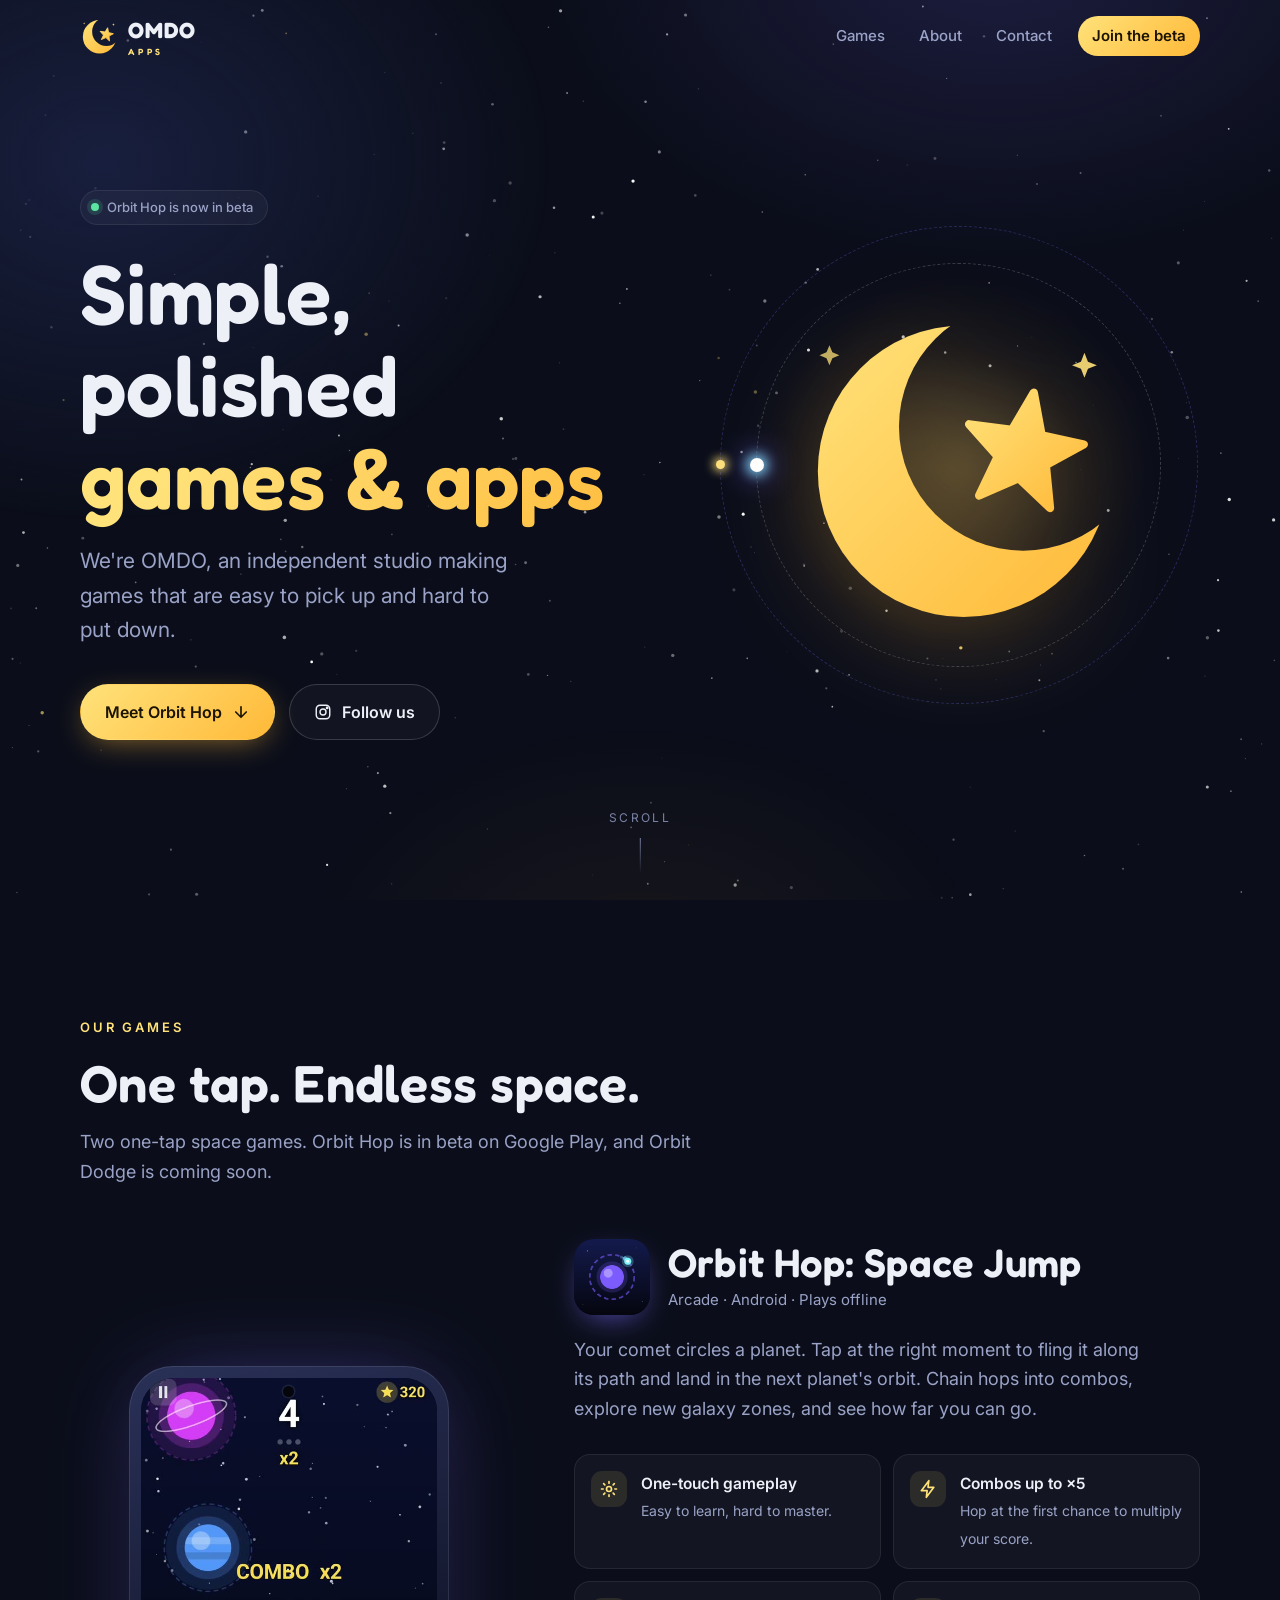
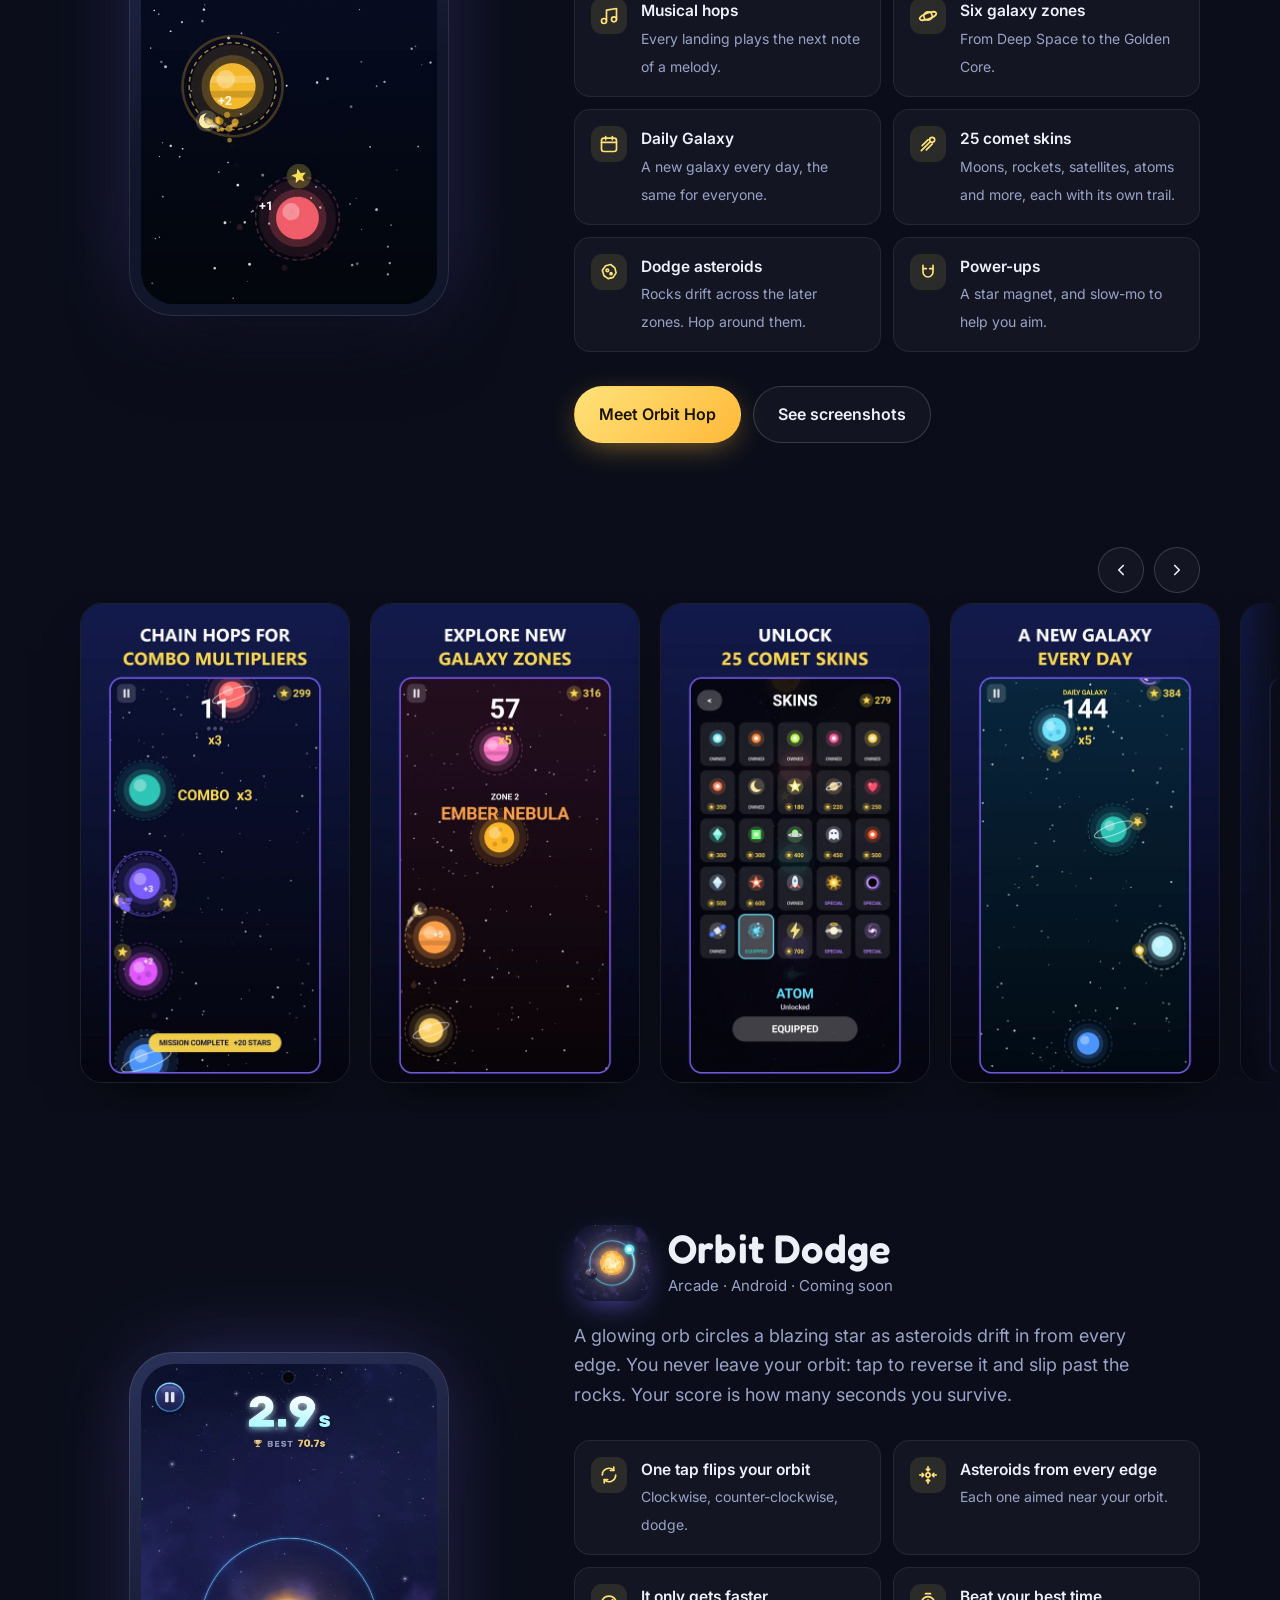
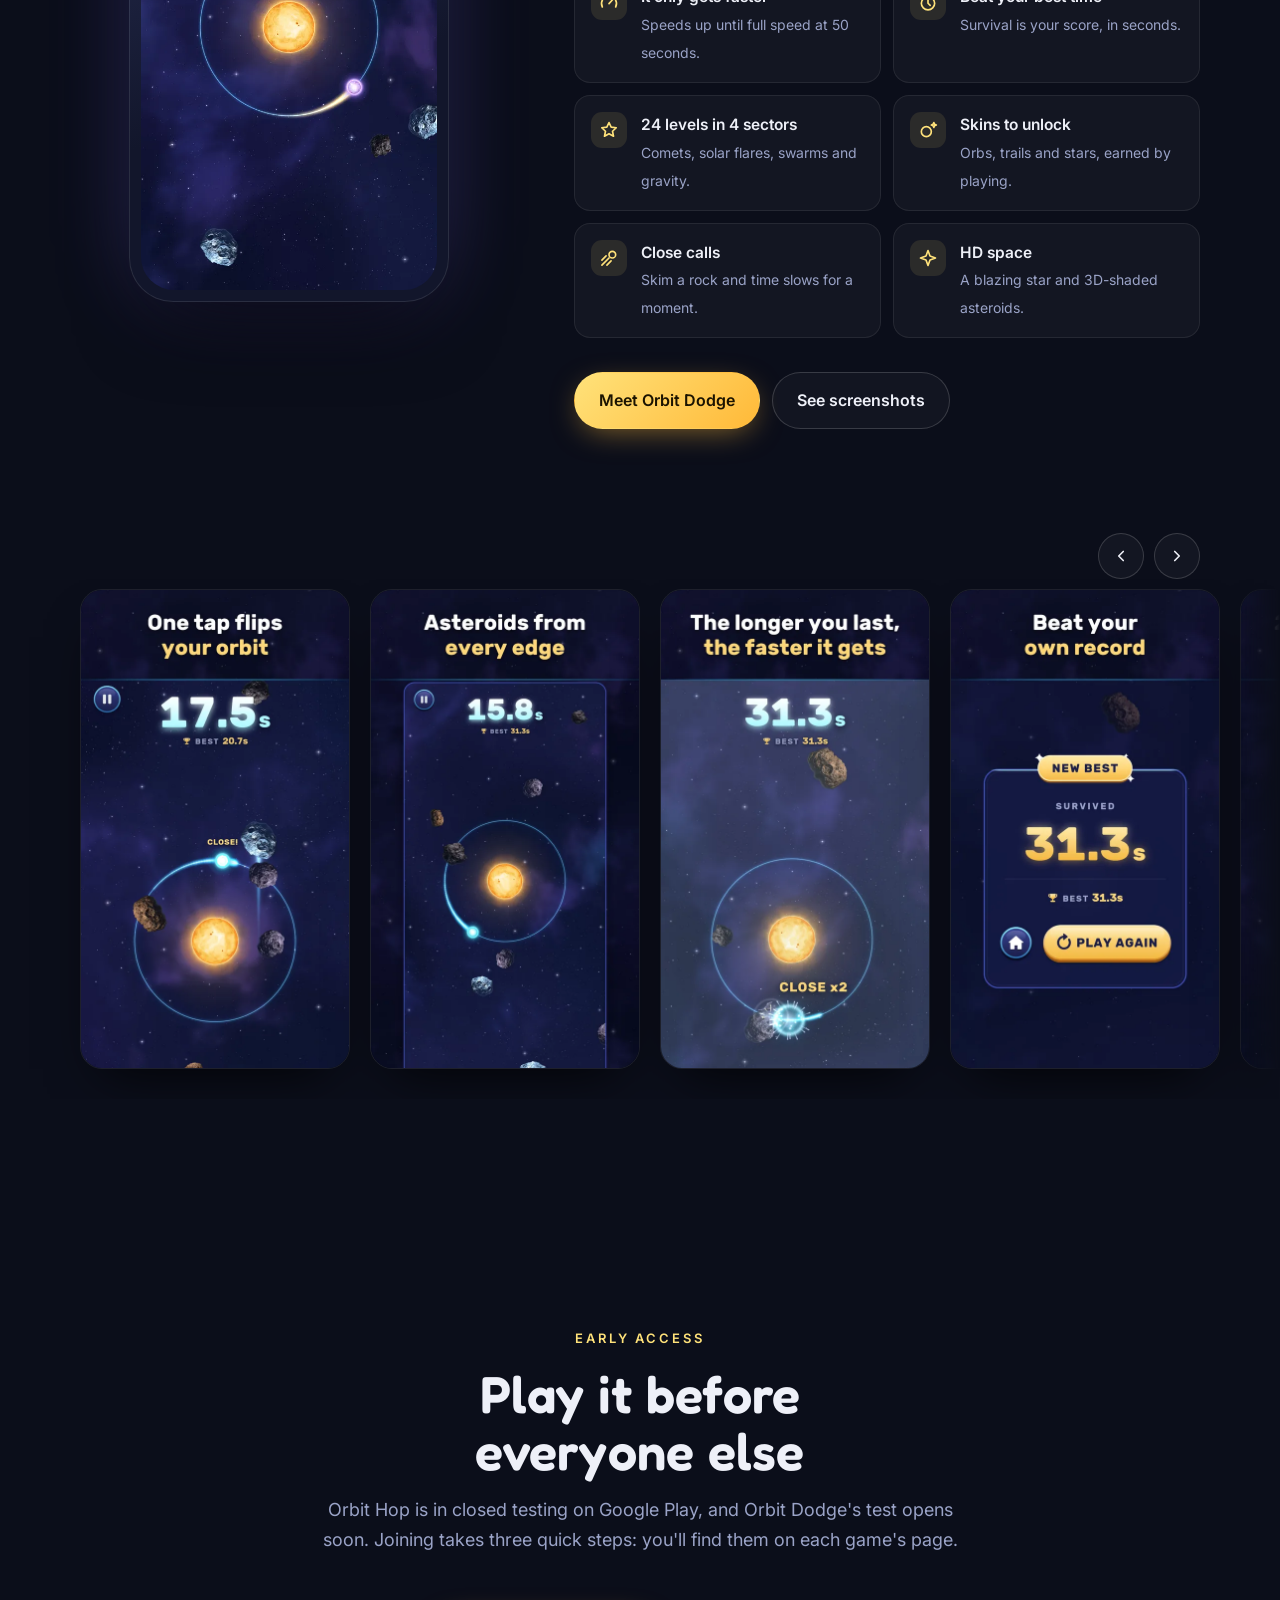
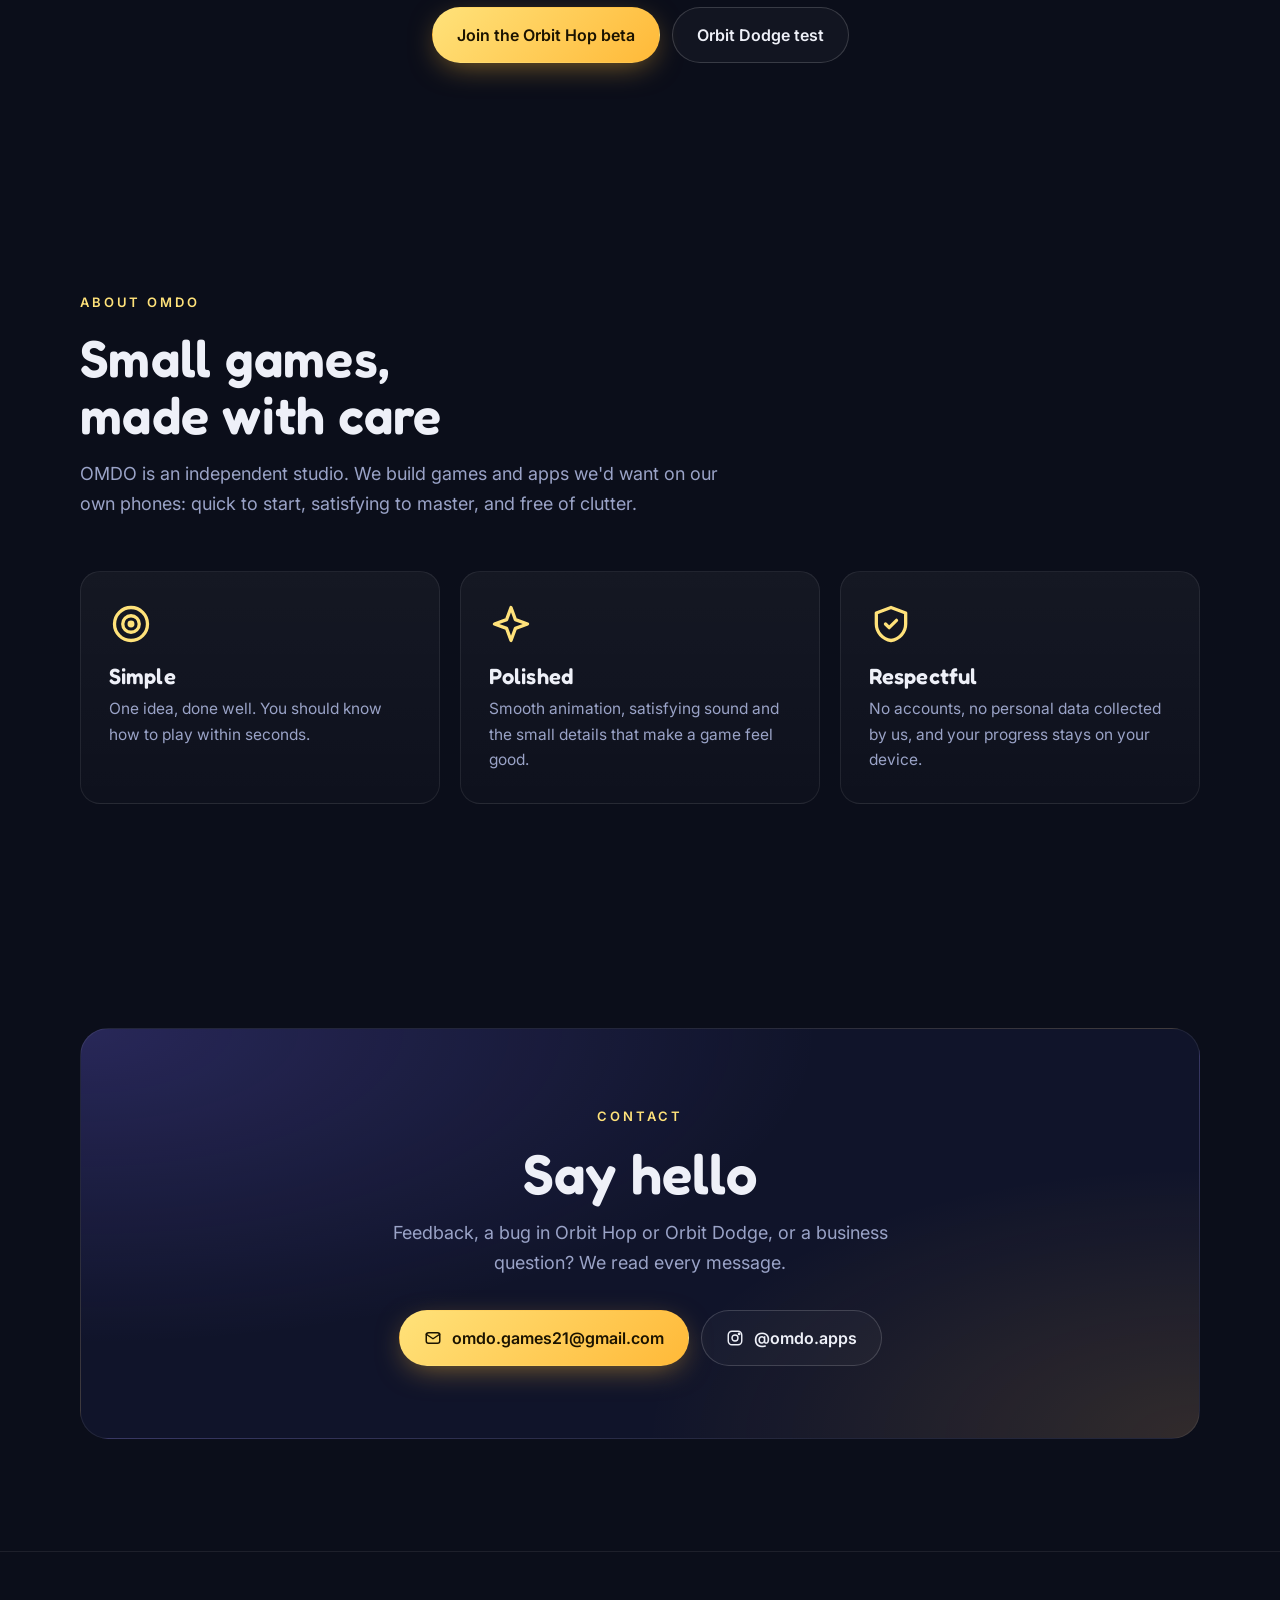
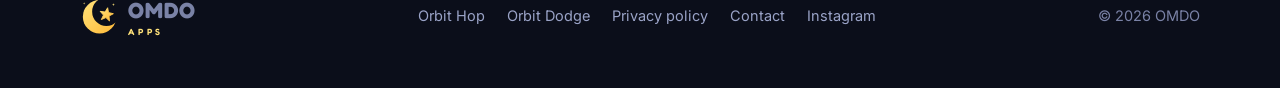
==== index.html @ 83dcf215 "Website audit fixes: lazy videos, privacy, sitemap, skip links - Gameplay videos no longer download " ====
<!doctype html>
<html lang="en">
<head>
  <meta charset="utf-8">
  <meta name="viewport" content="width=device-width, initial-scale=1, viewport-fit=cover">
  <title>OMDO Apps — Simple, polished games &amp; apps</title>
  <meta name="description" content="OMDO is an independent studio making simple, polished games and apps. Play Orbit Hop: Space Jump and Orbit Dodge, one-tap space arcade games for Android.">
  <meta name="theme-color" content="#0b0e1a">
  <link rel="canonical" href="https://omdo-apps.github.io/">
  <link rel="icon" type="image/png" href="assets/favicon.png">
  <link rel="apple-touch-icon" href="assets/apple-touch-icon.png">
  <meta property="og:type" content="website">
  <meta property="og:site_name" content="OMDO Apps">
  <meta property="og:title" content="OMDO Apps — Simple, polished games &amp; apps">
  <meta property="og:description" content="One-tap space arcade games for Android: Orbit Hop: Space Jump, in beta now, and Orbit Dodge, coming soon.">
  <meta property="og:url" content="https://omdo-apps.github.io/">
  <meta property="og:image" content="https://omdo-apps.github.io/assets/og-image.jpg">
  <meta name="twitter:card" content="summary_large_image">
  <link rel="preconnect" href="https://fonts.googleapis.com">
  <link rel="preconnect" href="https://fonts.gstatic.com" crossorigin>
  <link href="https://fonts.googleapis.com/css2?family=Fredoka:wght@500;600;700&family=Inter:wght@400;500;600&display=swap" rel="stylesheet">
  <link rel="stylesheet" href="assets/site.css?v=4">
  <script type="application/ld+json">
  {"@context":"https://schema.org","@type":"Organization","name":"OMDO Apps","url":"https://omdo-apps.github.io/","logo":"https://omdo-apps.github.io/assets/apple-touch-icon.png","email":"omdo.games21@gmail.com","sameAs":["https://www.instagram.com/omdo.apps/"]}
  </script>
</head>
<body>
  <a class="skip" href="#top">Skip to content</a>
  <!-- logo mark, drawn once and reused -->
  <svg width="0" height="0" style="position:absolute" aria-hidden="true">
    <defs>
      <linearGradient id="omdo-gold" x1="0" y1="0" x2="1" y2="1"><stop offset="0" stop-color="#FFE27A"/><stop offset="1" stop-color="#FFB938"/></linearGradient>
      <mask id="omdo-cut" maskUnits="userSpaceOnUse" x="0" y="0" width="512" height="512"><rect width="512" height="512" fill="#fff"/><circle cx="318" cy="214" r="150" fill="#000"/></mask>
      <symbol id="omdo-mark" viewBox="40 60 400 400">
        <circle cx="246" cy="268" r="176" fill="url(#omdo-gold)" mask="url(#omdo-cut)"/>
        <path d="M330.85,173.12 L340.30,224.47 L391.28,235.70 L345.37,260.55 L350.44,312.51 L312.62,276.53 L264.77,297.40 L287.30,250.31 L252.66,211.26 L304.41,218.14 Z" fill="url(#omdo-gold)" stroke="url(#omdo-gold)" stroke-width="10" stroke-linejoin="round"/>
        <path d="M392,125 L396.24,135.76 L407,140 L396.24,144.24 L392,155 L387.76,144.24 L377,140 L387.76,135.76 Z" fill="#FFE27A" opacity="0.9"/>
        <path d="M84,116 L87.54,124.46 L96,128 L87.54,131.54 L84,140 L80.46,131.54 L72,128 L80.46,124.46 Z" fill="#FFE27A" opacity="0.75"/>
      </symbol>
    </defs>
  </svg>

  <canvas id="sky" aria-hidden="true"></canvas>
  <div class="glow" aria-hidden="true"></div>

  <header class="site-header">
    <nav class="nav wrap" aria-label="Main">
      <a class="brand" href="#top" aria-label="OMDO Apps home">
        <svg aria-hidden="true"><use href="#omdo-mark"/></svg>
        <span class="brand-name">OMDO<small>APPS</small></span>
      </a>
      <button class="menu-btn" aria-label="Menu" aria-expanded="false" aria-controls="nav-links"><span></span><span></span><span></span></button>
      <div class="nav-links" id="nav-links">
        <a href="#games">Games</a>
        <a href="#about">About</a>
        <a href="#contact">Contact</a>
        <a class="cta" href="#beta">Join the beta</a>
      </div>
    </nav>
  </header>

  <main id="top">
    <!-- hero -->
    <section class="hero">
      <div class="wrap hero-grid">
        <div>
          <span class="eyebrow reveal"><span class="dot"></span>Orbit Hop is now in beta</span>
          <h1 class="reveal" style="--d:.08s">Simple, polished <span class="gold">games &amp; apps</span></h1>
          <p class="lead reveal" style="--d:.16s">We're OMDO, an independent studio making games that are easy to pick up and hard to put down.</p>
          <div class="hero-actions reveal" style="--d:.24s">
            <a class="btn btn-gold" href="#games">
              Meet Orbit Hop
              <svg viewBox="0 0 24 24" fill="none" stroke="currentColor" stroke-width="2.2" stroke-linecap="round" stroke-linejoin="round" aria-hidden="true"><path d="M12 5v14M5 12l7 7 7-7"/></svg>
            </a>
            <a class="btn btn-ghost" href="https://www.instagram.com/omdo.apps/" target="_blank" rel="noopener">
              <svg viewBox="0 0 24 24" fill="none" stroke="currentColor" stroke-width="1.9" aria-hidden="true"><rect x="3" y="3" width="18" height="18" rx="5"/><circle cx="12" cy="12" r="4"/><circle cx="17.5" cy="6.5" r="1" fill="currentColor"/></svg>
              Follow us
            </a>
          </div>
        </div>
        <div class="hero-art reveal" style="--d:.1s" aria-hidden="true">
          <div class="halo"></div>
          <div class="orbit o2"><span class="comet"></span></div>
          <div class="orbit"><span class="comet"></span></div>
          <svg class="mark"><use href="#omdo-mark"/></svg>
        </div>
      </div>
      <div class="scroll-hint" aria-hidden="true">Scroll<i></i></div>
    </section>

    <!-- game -->
    <section id="games">
      <div class="wrap">
        <div class="section-head reveal">
          <span class="kicker">Our games</span>
          <h2>One tap. Endless space.</h2>
          <p>Two one-tap space games. Orbit Hop is in beta on Google Play, and Orbit Dodge is coming soon.</p>
        </div>
        <div class="game-grid">
          <div class="phone reveal">
            <video src="assets/orbit-hop-gameplay.mp4" poster="assets/orbit-hop-poster.jpg" muted loop playsinline preload="none" aria-label="Orbit Hop gameplay"></video>
          </div>
          <div class="game-copy reveal" style="--d:.1s">
            <div class="app-title">
              <img src="assets/orbit-hop-icon.png" alt="Orbit Hop app icon" width="76" height="76">
              <div>
                <h3>Orbit Hop: Space Jump</h3>
                <div class="meta">Arcade · Android · Plays offline</div>
              </div>
            </div>
            <p>Your comet circles a planet. Tap at the right moment to fling it along its path and land in the next planet's orbit. Chain hops into combos, explore new galaxy zones, and see how far you can go.</p>
            <ul class="features">
              <li>
                <svg viewBox="0 0 24 24" fill="none" stroke="currentColor" stroke-width="2" stroke-linecap="round" aria-hidden="true"><circle cx="12" cy="12" r="3"/><path d="M12 3v2M12 19v2M3 12h2M19 12h2M5.6 5.6 7 7M17 17l1.4 1.4M5.6 18.4 7 17M17 7l1.4-1.4"/></svg>
                <div><strong>One-touch gameplay</strong><span>Easy to learn, hard to master.</span></div>
              </li>
              <li>
                <svg viewBox="0 0 24 24" fill="none" stroke="currentColor" stroke-width="2" stroke-linejoin="round" aria-hidden="true"><path d="M13 2 4 14h7l-1 8 9-12h-7z"/></svg>
                <div><strong>Combos up to ×5</strong><span>Hop at the first chance to multiply your score.</span></div>
              </li>
              <li>
                <svg viewBox="0 0 24 24" fill="none" stroke="currentColor" stroke-width="2" stroke-linecap="round" stroke-linejoin="round" aria-hidden="true"><path d="M9 18V5l12-2v13"/><circle cx="6" cy="18" r="3"/><circle cx="18" cy="16" r="3"/></svg>
                <div><strong>Musical hops</strong><span>Every landing plays the next note of a melody.</span></div>
              </li>
              <li>
                <svg viewBox="0 0 24 24" fill="none" stroke="currentColor" stroke-width="2" aria-hidden="true"><circle cx="12" cy="12" r="5"/><ellipse cx="12" cy="12" rx="10.5" ry="3.6" transform="rotate(-20 12 12)"/></svg>
                <div><strong>Six galaxy zones</strong><span>From Deep Space to the Golden Core.</span></div>
              </li>
              <li>
                <svg viewBox="0 0 24 24" fill="none" stroke="currentColor" stroke-width="2" stroke-linecap="round" aria-hidden="true"><rect x="3" y="5" width="18" height="16" rx="3"/><path d="M3 10h18M8 3v4M16 3v4"/></svg>
                <div><strong>Daily Galaxy</strong><span>A new galaxy every day, the same for everyone.</span></div>
              </li>
              <li>
                <svg viewBox="0 0 24 24" fill="none" stroke="currentColor" stroke-width="2" stroke-linecap="round" aria-hidden="true"><circle cx="17" cy="7" r="3"/><path d="M14.5 9.5 4 20M12.2 6.8 5 14M17.2 11.8 10 19"/></svg>
                <div><strong>25 comet skins</strong><span>Moons, rockets, satellites, atoms and more, each with its own trail.</span></div>
              </li>
              <li>
                <svg viewBox="0 0 24 24" fill="none" stroke="currentColor" stroke-width="2" stroke-linejoin="round" aria-hidden="true"><path d="M8 4.5 14 3l5 4 1.5 6-3.5 5.5-6 1.5-5-3.5L4 10z"/><circle cx="10" cy="10" r="1.6"/><circle cx="14.5" cy="14" r="1.2"/></svg>
                <div><strong>Dodge asteroids</strong><span>Rocks drift across the later zones. Hop around them.</span></div>
              </li>
              <li>
                <svg viewBox="0 0 24 24" fill="none" stroke="currentColor" stroke-width="2" stroke-linecap="round" aria-hidden="true"><path d="M6 4v8a6 6 0 0 0 12 0V4"/><path d="M6 8h4M14 8h4"/></svg>
                <div><strong>Power-ups</strong><span>A star magnet, and slow-mo to help you aim.</span></div>
              </li>
            </ul>
            <div class="actions">
              <a class="btn btn-gold" href="orbit-hop/">Meet Orbit Hop</a>
              <a class="btn btn-ghost" href="#screens">See screenshots</a>
            </div>
          </div>
        </div>
      </div>
    </section>

    <!-- screenshots -->
    <section id="screens" style="padding-top:0">
      <div class="wrap">
        <div class="gallery-nav">
          <button class="round-btn" data-scroll="-1" aria-label="Previous screenshots"><svg viewBox="0 0 24 24" fill="none" stroke="currentColor" stroke-width="2.2" stroke-linecap="round" stroke-linejoin="round"><path d="M15 18l-6-6 6-6"/></svg></button>
          <button class="round-btn" data-scroll="1" aria-label="Next screenshots"><svg viewBox="0 0 24 24" fill="none" stroke="currentColor" stroke-width="2.2" stroke-linecap="round" stroke-linejoin="round"><path d="M9 6l6 6-6 6"/></svg></button>
        </div>
      </div>
      <div class="gallery reveal" tabindex="0" aria-label="Orbit Hop screenshots">
        <figure><img src="assets/shot-1.webp" alt="Chain hops for combo multipliers" loading="lazy" width="540" height="960"></figure>
        <figure><img src="assets/shot-2.webp" alt="Explore new galaxy zones" loading="lazy" width="540" height="960"></figure>
        <figure><img src="assets/shot-3.webp" alt="Unlock 25 comet skins" loading="lazy" width="540" height="960"></figure>
        <figure><img src="assets/shot-4.webp" alt="A new galaxy every day" loading="lazy" width="540" height="960"></figure>
        <figure><img src="assets/shot-5.webp" alt="Complete missions to earn stars" loading="lazy" width="540" height="960"></figure>
        <figure><img src="assets/shot-6.webp" alt="Beat your best score" loading="lazy" width="540" height="960"></figure>
      </div>
    </section>

    <!-- game: Orbit Dodge -->
    <section id="orbit-dodge" style="padding-top:0">
      <div class="wrap">
        <div class="game-grid">
          <div class="phone reveal">
            <video class="fill" src="orbit-dodge/img/gameplay.mp4" poster="orbit-dodge/img/gameplay-poster.webp" muted loop playsinline preload="none" aria-label="Orbit Dodge gameplay"></video>
          </div>
          <div class="game-copy reveal" style="--d:.1s">
            <div class="app-title">
              <img src="orbit-dodge/img/icon.png" alt="Orbit Dodge app icon" width="76" height="76">
              <div>
                <h3>Orbit Dodge</h3>
                <div class="meta">Arcade · Android · Coming soon</div>
              </div>
            </div>
            <p>A glowing orb circles a blazing star as asteroids drift in from every edge. You never leave your orbit: tap to reverse it and slip past the rocks. Your score is how many seconds you survive.</p>
            <ul class="features">
              <li>
                <svg viewBox="0 0 24 24" fill="none" stroke="currentColor" stroke-width="2" stroke-linecap="round" stroke-linejoin="round" aria-hidden="true"><path d="M20 12a8 8 0 0 1-13.7 5.6M4 12a8 8 0 0 1 13.7-5.6"/><path d="M17.7 2.4v4.2h-4.2M6.3 21.6v-4.2h4.2"/></svg>
                <div><strong>One tap flips your orbit</strong><span>Clockwise, counter-clockwise, dodge.</span></div>
              </li>
              <li>
                <svg viewBox="0 0 24 24" fill="none" stroke="currentColor" stroke-width="2" stroke-linecap="round" stroke-linejoin="round" aria-hidden="true"><circle cx="12" cy="12" r="2.5"/><path d="M12 2v5M12 22v-5M2 12h5M22 12h-5M10 5l2 2 2-2M10 19l2-2 2 2M5 10l2 2-2 2M19 10l-2 2 2 2"/></svg>
                <div><strong>Asteroids from every edge</strong><span>Each one aimed near your orbit.</span></div>
              </li>
              <li>
                <svg viewBox="0 0 24 24" fill="none" stroke="currentColor" stroke-width="2" stroke-linecap="round" stroke-linejoin="round" aria-hidden="true"><path d="M4 18a9 9 0 1 1 16 0"/><path d="m12 14 4.5-5"/></svg>
                <div><strong>It only gets faster</strong><span>Speeds up until full speed at 50 seconds.</span></div>
              </li>
              <li>
                <svg viewBox="0 0 24 24" fill="none" stroke="currentColor" stroke-width="2" stroke-linecap="round" stroke-linejoin="round" aria-hidden="true"><circle cx="12" cy="13.5" r="8"/><path d="M12 9.5v4l2.6 2.6M9 2h6"/></svg>
                <div><strong>Beat your best time</strong><span>Survival is your score, in seconds.</span></div>
              </li>
              <li>
                <svg viewBox="0 0 24 24" fill="none" stroke="currentColor" stroke-width="2" stroke-linecap="round" stroke-linejoin="round" aria-hidden="true"><path d="m12 3 2.6 5.6 6.1.7-4.5 4.2 1.2 6L12 16.5 6.6 19.5l1.2-6L3.3 9.3l6.1-.7z"/></svg>
                <div><strong>24 levels in 4 sectors</strong><span>Comets, solar flares, swarms and gravity.</span></div>
              </li>
              <li>
                <svg viewBox="0 0 24 24" fill="none" stroke="currentColor" stroke-width="2" stroke-linecap="round" stroke-linejoin="round" aria-hidden="true"><circle cx="10" cy="14" r="6"/><path d="M19 3l.9 2.1L22 6l-2.1.9L19 9l-.9-2.1L16 6l2.1-.9z"/></svg>
                <div><strong>Skins to unlock</strong><span>Orbs, trails and stars, earned by playing.</span></div>
              </li>
              <li>
                <svg viewBox="0 0 24 24" fill="none" stroke="currentColor" stroke-width="2" stroke-linecap="round" stroke-linejoin="round" aria-hidden="true"><circle cx="16" cy="8" r="4"/><path d="M3.5 20.5 12 12M3.5 14.5l5-5M9.5 20.5l5-5"/></svg>
                <div><strong>Close calls</strong><span>Skim a rock and time slows for a moment.</span></div>
              </li>
              <li>
                <svg viewBox="0 0 24 24" fill="none" stroke="currentColor" stroke-width="2" stroke-linejoin="round" aria-hidden="true"><path d="M12 3l2.4 6.6L21 12l-6.6 2.4L12 21l-2.4-6.6L3 12l6.6-2.4z"/></svg>
                <div><strong>HD space</strong><span>A blazing star and 3D-shaded asteroids.</span></div>
              </li>
            </ul>
            <div class="actions">
              <a class="btn btn-gold" href="orbit-dodge/">Meet Orbit Dodge</a>
              <a class="btn btn-ghost" href="#dodge-screens">See screenshots</a>
            </div>
          </div>
        </div>
      </div>
    </section>

    <!-- Orbit Dodge screenshots -->
    <section id="dodge-screens" style="padding-top:0">
      <div class="wrap">
        <div class="gallery-nav">
          <button class="round-btn" data-scroll="-1" aria-label="Previous Orbit Dodge screenshots"><svg viewBox="0 0 24 24" fill="none" stroke="currentColor" stroke-width="2.2" stroke-linecap="round" stroke-linejoin="round"><path d="M15 18l-6-6 6-6"/></svg></button>
          <button class="round-btn" data-scroll="1" aria-label="Next Orbit Dodge screenshots"><svg viewBox="0 0 24 24" fill="none" stroke="currentColor" stroke-width="2.2" stroke-linecap="round" stroke-linejoin="round"><path d="M9 6l6 6-6 6"/></svg></button>
        </div>
      </div>
      <div class="gallery reveal" tabindex="0" aria-label="Orbit Dodge screenshots">
        <figure><img src="orbit-dodge/img/shot-1.webp" alt="One tap flips your orbit: the orb reverses around the sun and slips past an asteroid for a CLOSE! near miss" loading="lazy" width="540" height="960"></figure>
        <figure><img src="orbit-dodge/img/shot-2.webp" alt="Asteroids from every edge: rocks around the orbit and drifting in from the edges of the screen" loading="lazy" width="540" height="960"></figure>
        <figure><img src="orbit-dodge/img/shot-3.webp" alt="The orb bursts and an asteroid shatters just after a double near miss" loading="lazy" width="540" height="960"></figure>
        <figure><img src="orbit-dodge/img/shot-4.webp" alt="Results panel showing the time survived and the saved record" loading="lazy" width="540" height="960"></figure>
        <figure><img src="orbit-dodge/img/shot-5.webp" alt="Orbit Dodge title screen with the Endless and Levels buttons" loading="lazy" width="540" height="960"></figure>
        <figure><img src="orbit-dodge/img/shot-6.webp" alt="Paused game with Home, Resume and Restart buttons over frozen asteroids" loading="lazy" width="540" height="960"></figure>
      </div>
    </section>

    <!-- beta -->
    <section id="beta">
      <div class="wrap">
        <div class="section-head center reveal">
          <span class="kicker">Early access</span>
          <h2>Play it before everyone else</h2>
          <p>Orbit Hop is in closed testing on Google Play, and Orbit Dodge's test opens soon. Joining takes three quick steps: you'll find them on each game's page.</p>
        </div>
        <div class="actions reveal" style="justify-content:center">
          <a class="btn btn-gold" href="orbit-hop/#beta">Join the Orbit Hop beta</a>
          <a class="btn btn-ghost" href="orbit-dodge/#test">Orbit Dodge test</a>
        </div>
      </div>
    </section>

    <!-- about -->
    <section id="about">
      <div class="wrap">
        <div class="section-head reveal">
          <span class="kicker">About OMDO</span>
          <h2>Small games, made with care</h2>
          <p>OMDO is an independent studio. We build games and apps we'd want on our own phones: quick to start, satisfying to master, and free of clutter.</p>
        </div>
        <div class="values">
          <div class="value reveal">
            <svg viewBox="0 0 24 24" fill="none" stroke="currentColor" stroke-width="1.8" stroke-linecap="round" aria-hidden="true"><circle cx="12" cy="12" r="9"/><circle cx="12" cy="12" r="4.5"/><circle cx="12" cy="12" r="1" fill="currentColor"/></svg>
            <h3>Simple</h3>
            <p>One idea, done well. You should know how to play within seconds.</p>
          </div>
          <div class="value reveal" style="--d:.08s">
            <svg viewBox="0 0 24 24" fill="none" stroke="currentColor" stroke-width="1.8" stroke-linejoin="round" aria-hidden="true"><path d="M12 3l2.4 6.6L21 12l-6.6 2.4L12 21l-2.4-6.6L3 12l6.6-2.4z"/></svg>
            <h3>Polished</h3>
            <p>Smooth animation, satisfying sound and the small details that make a game feel good.</p>
          </div>
          <div class="value reveal" style="--d:.16s">
            <svg viewBox="0 0 24 24" fill="none" stroke="currentColor" stroke-width="1.8" stroke-linecap="round" stroke-linejoin="round" aria-hidden="true"><path d="M12 3 4 6v6c0 4.5 3.4 8.3 8 9 4.6-.7 8-4.5 8-9V6z"/><path d="m9 12 2 2 4-4"/></svg>
            <h3>Respectful</h3>
            <p>No accounts, no personal data collected by us, and your progress stays on your device.</p>
          </div>
        </div>
      </div>
    </section>

    <!-- contact -->
    <section id="contact">
      <div class="wrap">
        <div class="contact-card reveal">
          <span class="kicker">Contact</span>
          <h2>Say hello</h2>
          <p>Feedback, a bug in Orbit Hop or Orbit Dodge, or a business question? We read every message.</p>
          <div class="actions">
            <a class="btn btn-gold" href="mailto:omdo.games21@gmail.com">
              <svg viewBox="0 0 24 24" fill="none" stroke="currentColor" stroke-width="2" stroke-linecap="round" stroke-linejoin="round" aria-hidden="true"><rect x="3" y="5" width="18" height="14" rx="3"/><path d="m3 7 9 6 9-6"/></svg>
              omdo.games21@gmail.com
            </a>
            <a class="btn btn-ghost" href="https://www.instagram.com/omdo.apps/" target="_blank" rel="noopener">
              <svg viewBox="0 0 24 24" fill="none" stroke="currentColor" stroke-width="1.9" aria-hidden="true"><rect x="3" y="3" width="18" height="18" rx="5"/><circle cx="12" cy="12" r="4"/><circle cx="17.5" cy="6.5" r="1" fill="currentColor"/></svg>
              @omdo.apps
            </a>
          </div>
        </div>
      </div>
    </section>
  </main>

  <footer class="site-footer">
    <div class="wrap footer-grid">
      <a class="brand" href="#top" aria-label="OMDO Apps home">
        <svg aria-hidden="true"><use href="#omdo-mark"/></svg>
        <span class="brand-name">OMDO<small>APPS</small></span>
      </a>
      <div class="footer-links">
        <a href="orbit-hop/">Orbit Hop</a>
        <a href="orbit-dodge/">Orbit Dodge</a>
        <a href="privacy.html">Privacy policy</a>
        <a href="#contact">Contact</a>
        <a href="https://www.instagram.com/omdo.apps/" target="_blank" rel="noopener">Instagram</a>
      </div>
      <div>© <span data-year>2026</span> OMDO</div>
    </div>
  </footer>

  <script src="assets/site.js?v=5" defer></script>
</body>
</html>
---- assets/site.css ----
/* OMDO Apps — shared styles */
:root {
  --bg: #0b0e1a;
  --bg-2: #10142a;
  --navy: #1a2142;
  --gold-1: #ffe27a;
  --gold-2: #ffb938;
  --violet: #7c6cff;
  --text: #eef0f8;
  --muted: #9aa3c7;
  --faint: #7a82a6; /* 5.1:1 on --bg, readable small text */
  --line: rgba(255, 255, 255, 0.08);
  --card: rgba(255, 255, 255, 0.035);
  --card-hover: rgba(255, 255, 255, 0.06);
  --radius: 20px;
  --max: 1120px;
  --ease: cubic-bezier(0.2, 0.7, 0.2, 1);
  --font-display: "Fredoka", "Nunito", system-ui, sans-serif;
  --font-body: "Inter", system-ui, -apple-system, "Segoe UI", Roboto, sans-serif;
  color-scheme: dark;
}

*, *::before, *::after { box-sizing: border-box; }
html { overflow-x: clip; scroll-behavior: smooth; scroll-padding-top: 84px; -webkit-text-size-adjust: 100%; }
body {
  margin: 0;
  background: var(--bg);
  color: var(--text);
  font: 400 17px/1.65 var(--font-body);
  -webkit-font-smoothing: antialiased;
  overflow-x: hidden;
}
img, video, svg { display: block; max-width: 100%; }
a { color: inherit; text-decoration: none; }
a:focus-visible, button:focus-visible { outline: 2px solid var(--gold-1); outline-offset: 3px; border-radius: 8px; }
h1, h2, h3 { font-family: var(--font-display); font-weight: 600; line-height: 1.1; margin: 0; letter-spacing: 0.005em; text-wrap: balance; }
p { margin: 0; }
.sr-only { position: absolute; width: 1px; height: 1px; overflow: hidden; clip: rect(0 0 0 0); white-space: nowrap; }

/* background */
#sky { position: fixed; inset: 0; width: 100%; height: 100%; z-index: -2; pointer-events: none; }
.glow {
  position: fixed; inset: 0; z-index: -1; pointer-events: none;
  background:
    radial-gradient(60vmax 40vmax at 78% -5%, rgba(124, 108, 255, 0.16), transparent 60%),
    radial-gradient(50vmax 40vmax at 8% 18%, rgba(26, 33, 66, 0.9), transparent 70%),
    radial-gradient(40vmax 30vmax at 50% 110%, rgba(255, 185, 56, 0.06), transparent 70%);
}

.wrap { width: min(var(--max), 100% - 32px); margin-inline: auto; }
section { padding: clamp(64px, 9vw, 112px) 0; position: relative; }

/* header */
.site-header {
  position: fixed; top: 0; left: 0; right: 0; z-index: 50;
  transition: background 0.35s var(--ease), border-color 0.35s var(--ease), backdrop-filter 0.35s;
  border-bottom: 1px solid transparent;
}
.site-header.scrolled {
  background: rgba(11, 14, 26, 0.72);
  backdrop-filter: blur(14px) saturate(140%);
  -webkit-backdrop-filter: blur(14px) saturate(140%);
  border-bottom-color: var(--line);
}
.nav { display: flex; align-items: center; justify-content: space-between; height: 72px; }
.brand { display: flex; align-items: center; gap: 10px; }
.brand svg { width: 38px; height: 38px; }
.brand-name { font-family: var(--font-display); font-weight: 700; font-size: 22px; letter-spacing: 0.04em; }
.brand-name small { display: block; font-size: 9px; letter-spacing: 0.42em; color: var(--gold-1); font-weight: 600; margin-top: -3px; }
.nav-links { display: flex; align-items: center; gap: 6px; }
.nav-links a { padding: 8px 14px; border-radius: 999px; color: var(--muted); font-weight: 500; font-size: 15px; transition: color 0.2s, background 0.2s; }
.nav-links a:hover { color: var(--text); background: var(--card-hover); }
.nav-links a.cta { color: #1b1300; background: linear-gradient(135deg, var(--gold-1), var(--gold-2)); font-weight: 600; margin-left: 6px; }
.nav-links a.cta:hover { filter: brightness(1.06); }
.menu-btn { display: none; background: none; border: 0; color: var(--text); width: 44px; height: 44px; cursor: pointer; border-radius: 12px; }
.menu-btn span { display: block; width: 22px; height: 2px; background: currentColor; margin: 5px auto; border-radius: 2px; transition: transform 0.3s var(--ease), opacity 0.2s; }
.menu-open .menu-btn span:nth-child(1) { transform: translateY(7px) rotate(45deg); }
.menu-open .menu-btn span:nth-child(2) { opacity: 0; }
.menu-open .menu-btn span:nth-child(3) { transform: translateY(-7px) rotate(-45deg); }

/* buttons */
.btn {
  display: inline-flex; align-items: center; justify-content: center; gap: 10px;
  padding: 14px 24px; border-radius: 999px; font-weight: 600; font-size: 16px;
  border: 1px solid transparent; cursor: pointer;
  transition: transform 0.25s var(--ease), box-shadow 0.25s var(--ease), background 0.25s, border-color 0.25s;
}
.btn svg { width: 18px; height: 18px; flex: none; }
.btn-gold { color: #1b1300; background: linear-gradient(135deg, var(--gold-1), var(--gold-2)); box-shadow: 0 8px 30px -8px rgba(255, 185, 56, 0.55); }
.btn-gold:hover { transform: translateY(-2px); box-shadow: 0 14px 36px -10px rgba(255, 185, 56, 0.7); }
.btn-ghost { color: var(--text); border-color: rgba(255, 255, 255, 0.16); background: rgba(255, 255, 255, 0.03); }
.btn-ghost:hover { transform: translateY(-2px); border-color: rgba(255, 255, 255, 0.32); background: rgba(255, 255, 255, 0.07); }

/* hero */
.hero { overflow: hidden; min-height: 100svh; display: grid; align-items: center; padding-top: 110px; padding-bottom: 80px; }
.hero-grid { display: grid; grid-template-columns: 1.1fr 0.9fr; gap: 48px; align-items: center; }
.eyebrow {
  display: inline-flex; align-items: center; gap: 8px;
  padding: 6px 14px 6px 10px; border-radius: 999px; font-size: 13px; font-weight: 500; color: var(--muted);
  border: 1px solid var(--line); background: var(--card);
}
.eyebrow .dot { width: 8px; height: 8px; border-radius: 50%; background: #5be3a0; box-shadow: 0 0 0 4px rgba(91, 227, 160, 0.15); }
.hero h1 { font-size: clamp(44px, 7vw, 84px); margin: 22px 0 20px; }
.hero h1 .gold {
  background: linear-gradient(120deg, var(--gold-1) 10%, var(--gold-2) 60%, var(--gold-1) 90%);
  background-size: 200% 100%;
  -webkit-background-clip: text; background-clip: text; color: transparent;
  animation: shimmer 6s ease-in-out infinite;
}
@keyframes shimmer { 0%, 100% { background-position: 0% 0; } 50% { background-position: 100% 0; } }
.hero p.lead { font-size: clamp(18px, 2vw, 21px); color: var(--muted); max-width: 34ch; }
.hero-actions { display: flex; flex-wrap: wrap; gap: 14px; margin-top: 36px; }

.hero-art { position: relative; aspect-ratio: 1; width: min(100%, 460px); justify-self: center; }
.hero-art .halo { position: absolute; inset: 8%; border-radius: 50%; background: radial-gradient(closest-side, rgba(255, 210, 100, 0.28), rgba(255, 185, 56, 0.06) 60%, transparent); filter: blur(10px); animation: breathe 6s ease-in-out infinite; }
.hero-art .mark { position: absolute; left: 14%; top: 14%; width: 72%; height: 72%; animation: float 7s ease-in-out infinite; filter: drop-shadow(0 20px 50px rgba(255, 185, 56, 0.25)); }
.orbit { position: absolute; inset: 6%; border-radius: 50%; border: 1.5px dashed rgba(255, 255, 255, 0.2); animation: spin 26s linear infinite; }
.orbit.o2 { inset: -2%; border-color: rgba(124, 108, 255, 0.28); animation-duration: 40s; animation-direction: reverse; animation-delay: -14s; }
.orbit .comet { position: absolute; top: 50%; left: -7px; width: 14px; height: 14px; margin-top: -7px; border-radius: 50%; background: #fff; box-shadow: 0 0 12px 4px rgba(127, 216, 255, 0.85), 0 0 30px 8px rgba(124, 108, 255, 0.45); }
.orbit.o2 .comet { width: 9px; height: 9px; margin-top: -4.5px; left: -4.5px; top: 50%; background: var(--gold-1); box-shadow: 0 0 10px 3px rgba(255, 226, 122, 0.8); }
@keyframes spin { to { transform: rotate(360deg); } }
@keyframes float { 0%, 100% { transform: translateY(0) rotate(-2deg); } 50% { transform: translateY(-14px) rotate(2deg); } }
@keyframes breathe { 0%, 100% { opacity: 0.75; transform: scale(0.97); } 50% { opacity: 1; transform: scale(1.03); } }

.scroll-hint { position: absolute; left: 50%; bottom: 26px; transform: translateX(-50%); color: var(--faint); font-size: 12px; letter-spacing: 0.2em; text-transform: uppercase; display: flex; flex-direction: column; align-items: center; gap: 10px; }
.scroll-hint i { width: 1px; height: 36px; background: linear-gradient(var(--faint), transparent); animation: drip 2.2s ease-in-out infinite; transform-origin: top; }
@keyframes drip { 0% { transform: scaleY(0); opacity: 1; } 70% { transform: scaleY(1); opacity: 1; } 100% { transform: scaleY(1); opacity: 0; } }

/* section heads */
.kicker { color: var(--gold-1); font-weight: 600; font-size: 13px; letter-spacing: 0.22em; text-transform: uppercase; }
.section-head { max-width: 640px; margin-bottom: 52px; }
.section-head h2 { font-size: clamp(34px, 4.6vw, 52px); margin: 14px 0 16px; }
.section-head p { color: var(--muted); font-size: 18px; }
.center { text-align: center; margin-inline: auto; }

/* game */
.game-grid { display: grid; grid-template-columns: 0.8fr 1.2fr; gap: clamp(32px, 6vw, 80px); align-items: center; }
.phone {
  position: relative; width: min(100%, 320px); justify-self: center;
  border-radius: 44px; padding: 12px; background: linear-gradient(160deg, #2a3158, #12162b 60%);
  box-shadow: 0 0 0 1px rgba(255, 255, 255, 0.1) inset, 0 40px 80px -30px rgba(0, 0, 0, 0.8), 0 0 90px -20px rgba(124, 108, 255, 0.45);
}
.phone video, .phone img { width: 100%; height: auto; aspect-ratio: 9 / 16; object-fit: contain; border-radius: 33px; background: #05060c; }
/* A recording a little taller than 9:16: trim the top and bottom equally (hides the phone's status and gesture bars). */
.phone video.fill { object-fit: cover; object-position: center; }
.phone::before { content: ""; position: absolute; top: 20px; left: 50%; width: 11px; height: 11px; margin-left: -5.5px; border-radius: 50%; background: #05060c; box-shadow: 0 0 0 1.5px rgba(255, 255, 255, 0.08); z-index: 2; }
.app-title { display: flex; align-items: center; gap: 18px; margin-bottom: 20px; }
.app-title img { width: 76px; height: 76px; border-radius: 20px; box-shadow: 0 10px 30px -10px rgba(124, 108, 255, 0.7); }
.app-title h3 { font-size: clamp(30px, 3.6vw, 40px); }
.app-title .meta { color: var(--muted); font-size: 15px; margin-top: 4px; }
.game-copy > p { color: var(--muted); font-size: 18px; max-width: 52ch; }
.features { list-style: none; padding: 0; margin: 30px 0 34px; display: grid; grid-template-columns: repeat(2, 1fr); gap: 12px; }
.features li { display: flex; gap: 14px; align-items: flex-start; padding: 16px; border-radius: 16px; background: var(--card); border: 1px solid var(--line); transition: background 0.25s, transform 0.25s var(--ease), border-color 0.25s; }
.features li:hover { background: var(--card-hover); transform: translateY(-2px); border-color: rgba(255, 226, 122, 0.22); }
.features svg { width: 36px; height: 36px; flex: none; padding: 8px; border-radius: 11px; background: rgba(255, 226, 122, 0.1); color: var(--gold-1); }
.features strong { display: block; font-weight: 600; font-size: 15.5px; }
.features span { color: var(--muted); font-size: 14px; line-height: 1.45; }
.actions { display: flex; flex-wrap: wrap; gap: 12px; }

/* gallery */
.gallery-wrap { position: relative; }
.gallery {
  display: flex; gap: 20px; overflow-x: auto; scroll-snap-type: x mandatory; scroll-behavior: smooth;
  padding: 10px max(16px, calc((100vw - var(--max)) / 2)) 30px; scrollbar-width: none;
  -webkit-mask-image: linear-gradient(90deg, transparent, #000 4%, #000 96%, transparent);
  mask-image: linear-gradient(90deg, transparent, #000 4%, #000 96%, transparent);
}
.gallery::-webkit-scrollbar { display: none; }
.gallery figure { margin: 0; flex: 0 0 clamp(220px, 24vw, 270px); scroll-snap-align: center; }
.gallery img { width: 100%; height: auto; aspect-ratio: 9 / 16; object-fit: cover; border-radius: 22px; border: 1px solid var(--line); box-shadow: 0 24px 50px -24px rgba(0, 0, 0, 0.9); transition: transform 0.4s var(--ease); }
.gallery figure:hover img { transform: translateY(-6px) scale(1.015); }
.gallery-nav { display: flex; gap: 10px; justify-content: flex-end; margin-top: -8px; }
.round-btn { width: 46px; height: 46px; border-radius: 50%; border: 1px solid rgba(255, 255, 255, 0.16); background: var(--card); color: var(--text); cursor: pointer; display: grid; place-items: center; transition: background 0.2s, border-color 0.2s, transform 0.2s; }
.round-btn:hover { background: var(--card-hover); border-color: rgba(255, 255, 255, 0.32); transform: scale(1.05); }
.round-btn svg { width: 18px; height: 18px; }

/* steps */
.steps { display: grid; grid-template-columns: repeat(3, 1fr); gap: 20px; counter-reset: step; }
.step {
  position: relative; padding: 30px 26px 26px; border-radius: var(--radius); background: var(--card); border: 1px solid var(--line);
  display: flex; flex-direction: column; gap: 12px; transition: transform 0.3s var(--ease), border-color 0.3s, background 0.3s;
}
.step:hover { transform: translateY(-4px); border-color: rgba(255, 226, 122, 0.25); background: var(--card-hover); }
.step .num { width: 42px; height: 42px; border-radius: 13px; display: grid; place-items: center; font-family: var(--font-display); font-weight: 700; font-size: 20px; color: #1b1300; background: linear-gradient(135deg, var(--gold-1), var(--gold-2)); }
.step h3 { font-size: 23px; margin-top: 6px; }
.step p { color: var(--muted); font-size: 15.5px; flex: 1; }
.step .btn { align-self: flex-start; margin-top: 8px; padding: 11px 18px; font-size: 15px; }
.note { margin-top: 26px; color: var(--muted); font-size: 15px; display: flex; gap: 10px; align-items: center; justify-content: center; text-align: center; }
.note svg { width: 18px; height: 18px; color: var(--gold-1); flex: none; }

/* about */
.values { display: grid; grid-template-columns: repeat(3, 1fr); gap: 20px; }
.value { padding: 30px 28px; border-radius: var(--radius); border: 1px solid var(--line); background: linear-gradient(180deg, rgba(255, 255, 255, 0.045), rgba(255, 255, 255, 0.015)); }
.value svg { width: 44px; height: 44px; color: var(--gold-1); margin-bottom: 18px; }
.value h3 { font-size: 22px; margin-bottom: 8px; }
.value p { color: var(--muted); font-size: 15.5px; }

/* contact */
.contact-card {
  position: relative; overflow: hidden; border-radius: 28px; padding: clamp(40px, 7vw, 72px) clamp(24px, 6vw, 64px);
  background: radial-gradient(120% 140% at 0% 0%, rgba(124, 108, 255, 0.22), transparent 55%), radial-gradient(90% 120% at 100% 100%, rgba(255, 185, 56, 0.14), transparent 55%), var(--bg-2);
  border: 1px solid var(--line); text-align: center;
}
.contact-card h2 { font-size: clamp(34px, 5vw, 56px); margin: 14px 0 14px; }
.contact-card p { color: var(--muted); font-size: 18px; max-width: 46ch; margin-inline: auto; }
.contact-card .actions { justify-content: center; margin-top: 32px; }

/* footer */
/* "Skip to content" link: hidden until a keyboard user tabs to it */
.skip { position: absolute; left: -9999px; top: 10px; z-index: 100; padding: 10px 18px; border-radius: 999px; background: linear-gradient(135deg, var(--gold-1), var(--gold-2)); color: #1b1300; font-weight: 600; }
.skip:focus { left: 16px; }
.site-footer { border-top: 1px solid var(--line); padding: 40px 0 48px; color: var(--faint); font-size: 14.5px; }
.footer-grid { display: flex; flex-wrap: wrap; gap: 20px 32px; align-items: center; justify-content: space-between; }
.footer-links { display: flex; flex-wrap: wrap; gap: 6px 22px; }
.footer-links a { color: var(--muted); transition: color 0.2s; }
.footer-links a:hover { color: var(--text); }

/* prose pages (privacy, 404) */
.page { padding-top: 132px; padding-bottom: 96px; }
.prose { max-width: 760px; margin-inline: auto; padding: clamp(28px, 5vw, 56px); border-radius: 26px; background: var(--card); border: 1px solid var(--line); }
.prose h1 { font-size: clamp(32px, 4.5vw, 46px); margin-bottom: 10px; }
.prose h2 { font-size: 24px; margin: 38px 0 10px; }
.prose p, .prose li { color: #cdd2e6; }
.prose p + p { margin-top: 12px; }
.prose ul { padding-left: 22px; margin: 12px 0; }
.prose li + li { margin-top: 6px; }
.prose a { color: var(--gold-1); text-decoration: underline; text-decoration-color: rgba(255, 226, 122, 0.4); text-underline-offset: 3px; word-break: break-word; }
.prose em { color: var(--muted); }
.back { display: inline-flex; align-items: center; gap: 8px; color: var(--muted); margin-bottom: 22px; font-size: 15px; transition: color 0.2s, gap 0.2s; }
.back:hover { color: var(--text); gap: 12px; }
.lost { text-align: center; min-height: 70svh; display: grid; place-content: center; gap: 18px; }
.lost .big { font-family: var(--font-display); font-size: clamp(90px, 18vw, 170px); line-height: 1; background: linear-gradient(135deg, var(--gold-1), var(--gold-2)); -webkit-background-clip: text; background-clip: text; color: transparent; }
.lost p { color: var(--muted); font-size: 18px; }
.lost .btn { justify-self: center; margin-top: 10px; }

/* scroll reveal */
.reveal { opacity: 0; transform: translateY(26px); transition: opacity 0.9s var(--ease), transform 0.9s var(--ease); transition-delay: var(--d, 0s); }
.reveal.in { opacity: 1; transform: none; }

/* responsive */
@media (max-width: 900px) {
  .hero-grid, .game-grid { grid-template-columns: 1fr; }
  .hero { text-align: center; padding-top: 100px; }
  .hero-art { order: -1; width: min(68vw, 300px); }
  .hero p.lead { margin-inline: auto; }
  .hero-actions { justify-content: center; }
  .steps, .values { grid-template-columns: 1fr; }
  .scroll-hint { display: none; }
}
@media (max-width: 720px) {
  .menu-btn { display: block; }
  .nav-links {
    position: absolute; top: 72px; left: 16px; right: 16px; flex-direction: column; align-items: stretch; gap: 4px;
    padding: 10px; border-radius: 18px; background: rgba(16, 20, 42, 0.96); border: 1px solid var(--line);
    backdrop-filter: blur(14px); -webkit-backdrop-filter: blur(14px);
    opacity: 0; transform: translateY(-8px); pointer-events: none; transition: opacity 0.25s, transform 0.25s var(--ease);
  }
  .menu-open .nav-links { opacity: 1; transform: none; pointer-events: auto; }
  .nav-links a { padding: 12px 16px; font-size: 16px; }
  .nav-links a.cta { margin: 6px 0 0; text-align: center; }
  .site-header.menu-open { background: rgba(11, 14, 26, 0.9); }
  .features { grid-template-columns: 1fr; }
  .gallery-nav { display: none; }
  body { font-size: 16px; }
}
@media (prefers-reduced-motion: reduce) {
  html { scroll-behavior: auto; }
  *, *::before, *::after { animation: none !important; transition: none !important; }
  .reveal { opacity: 1; transform: none; }
}
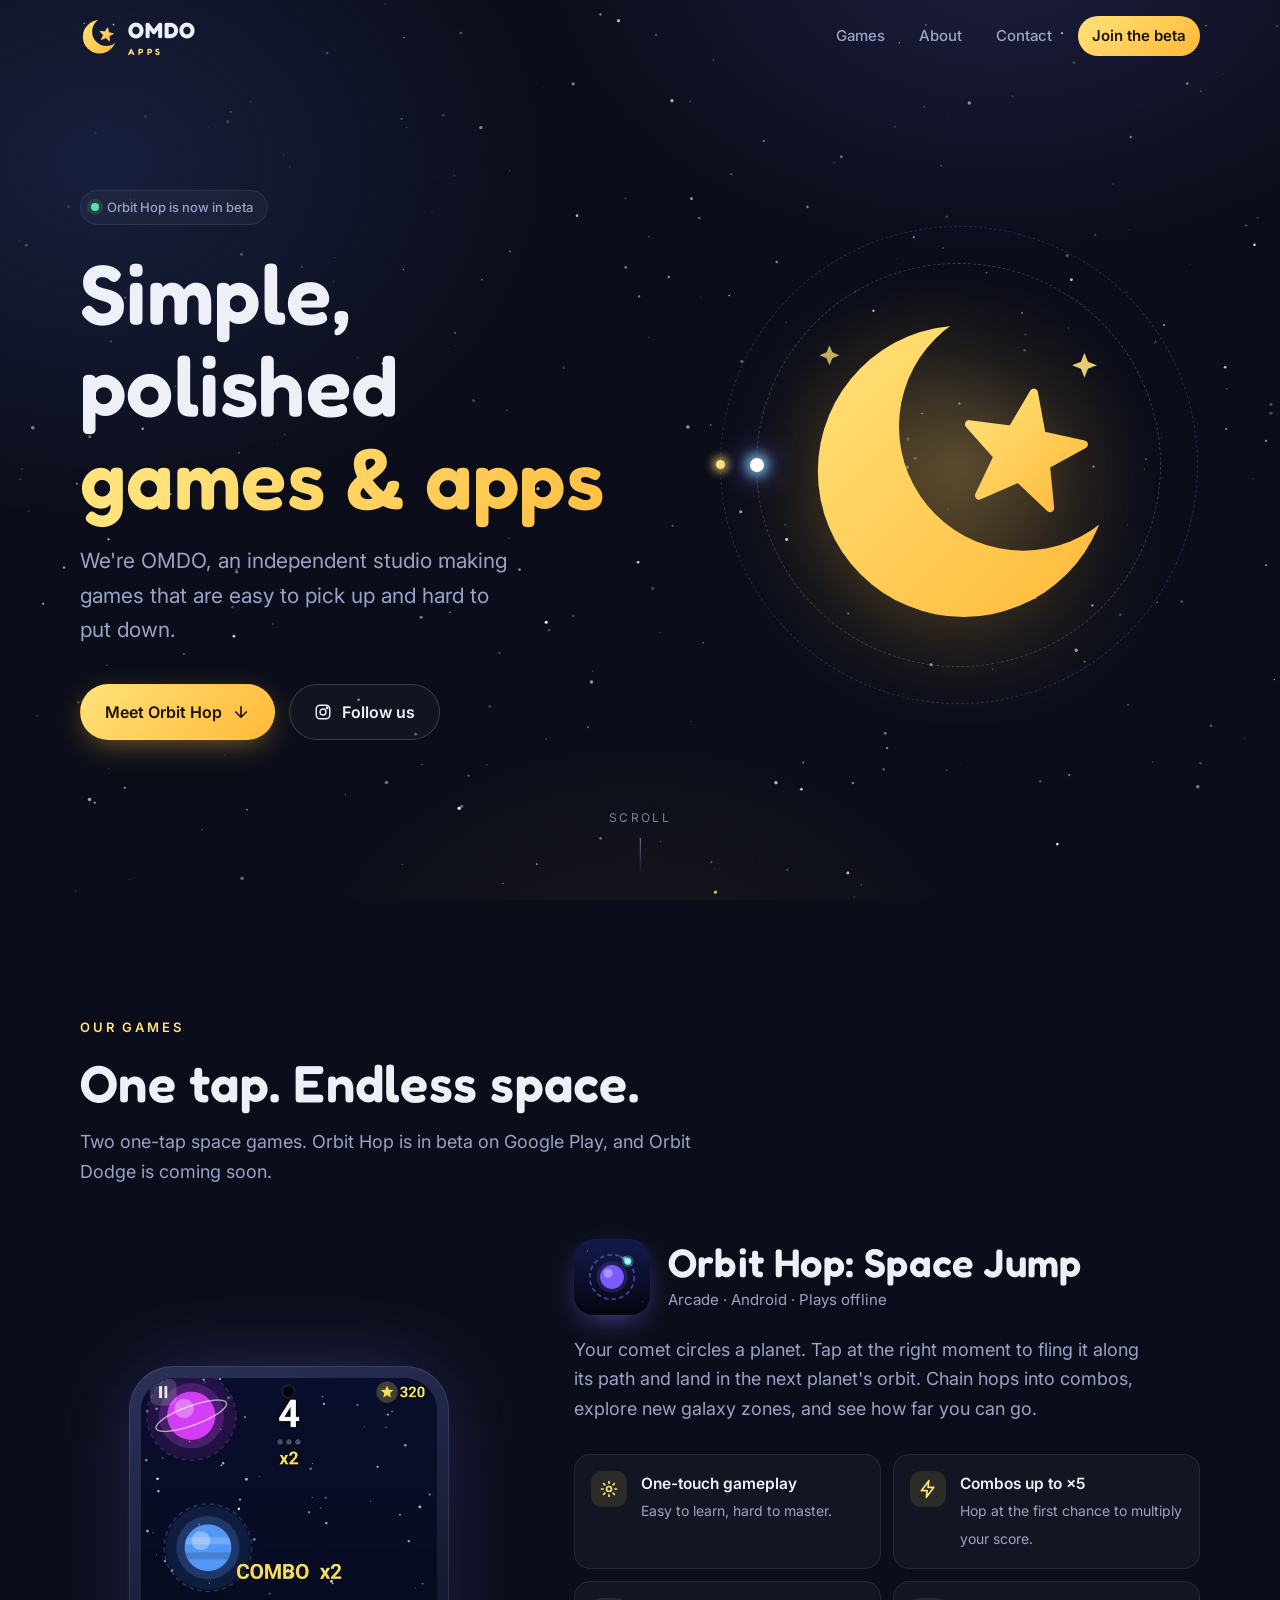
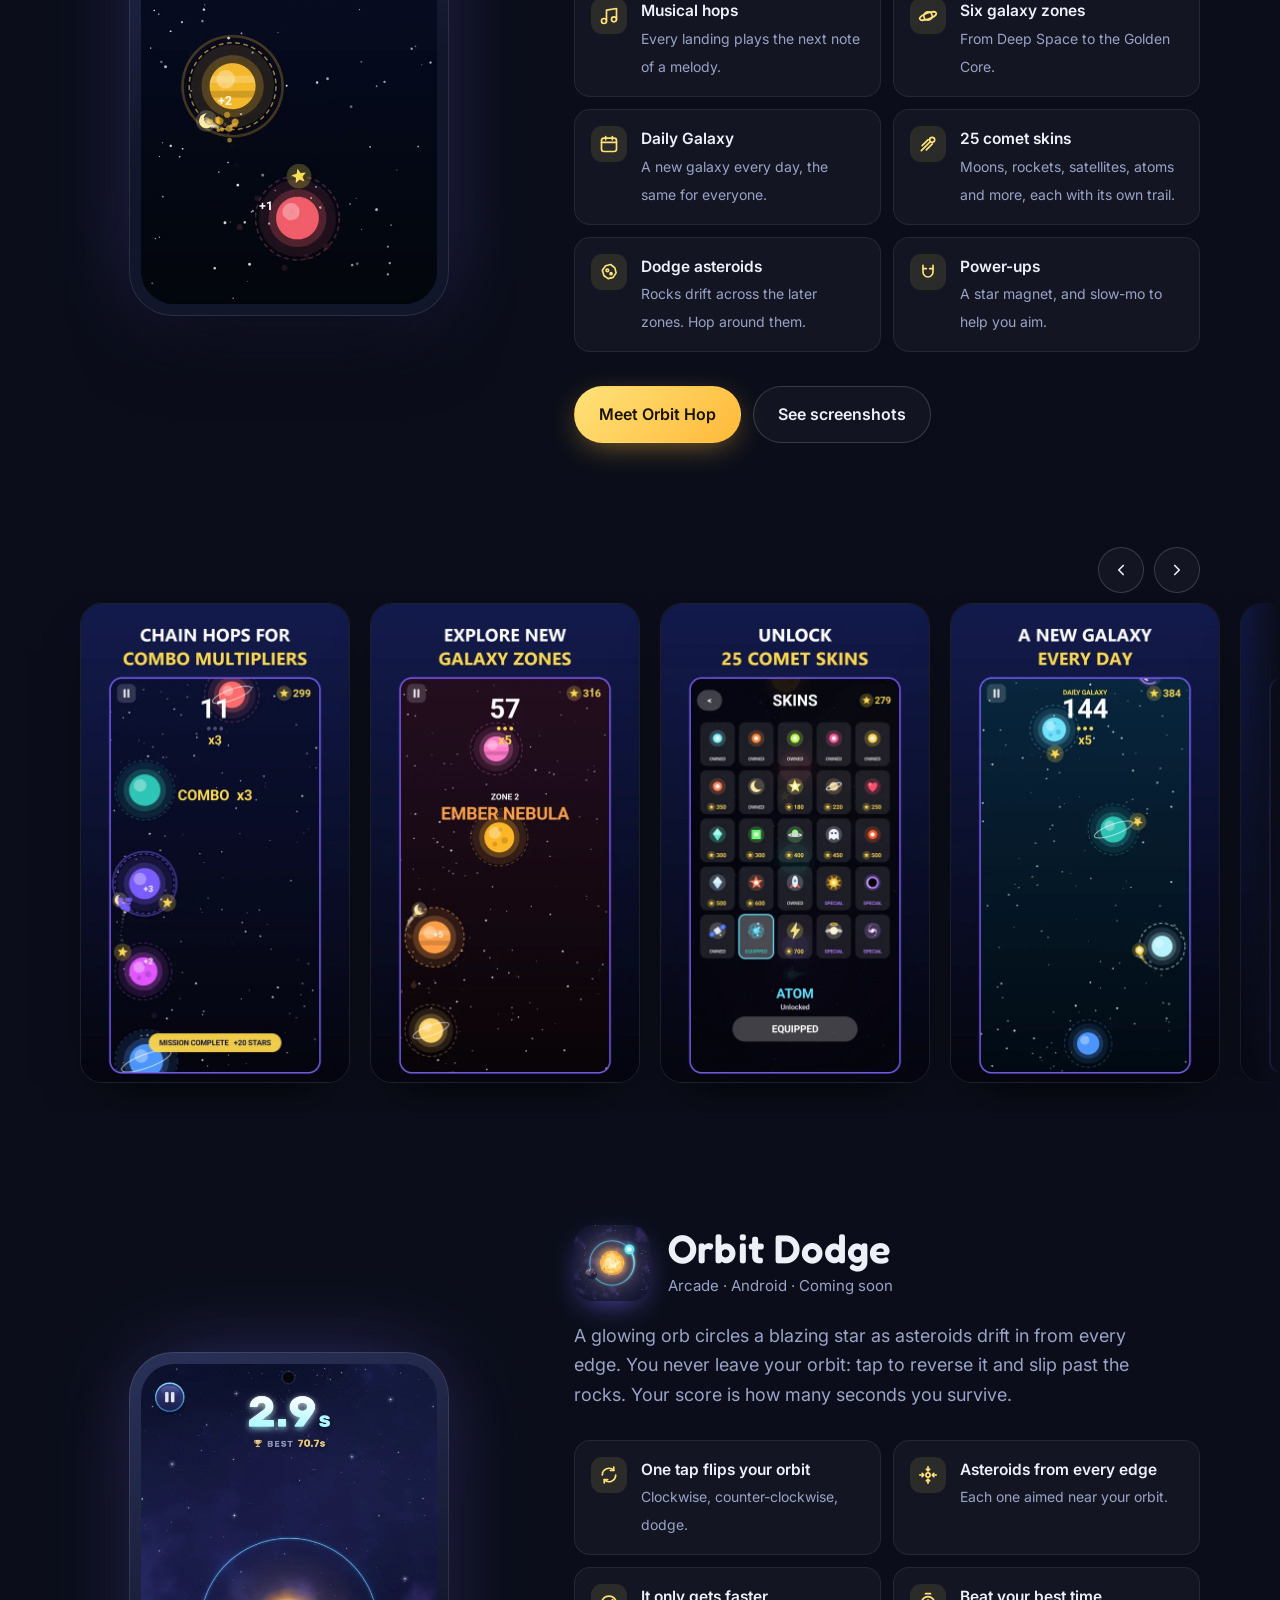
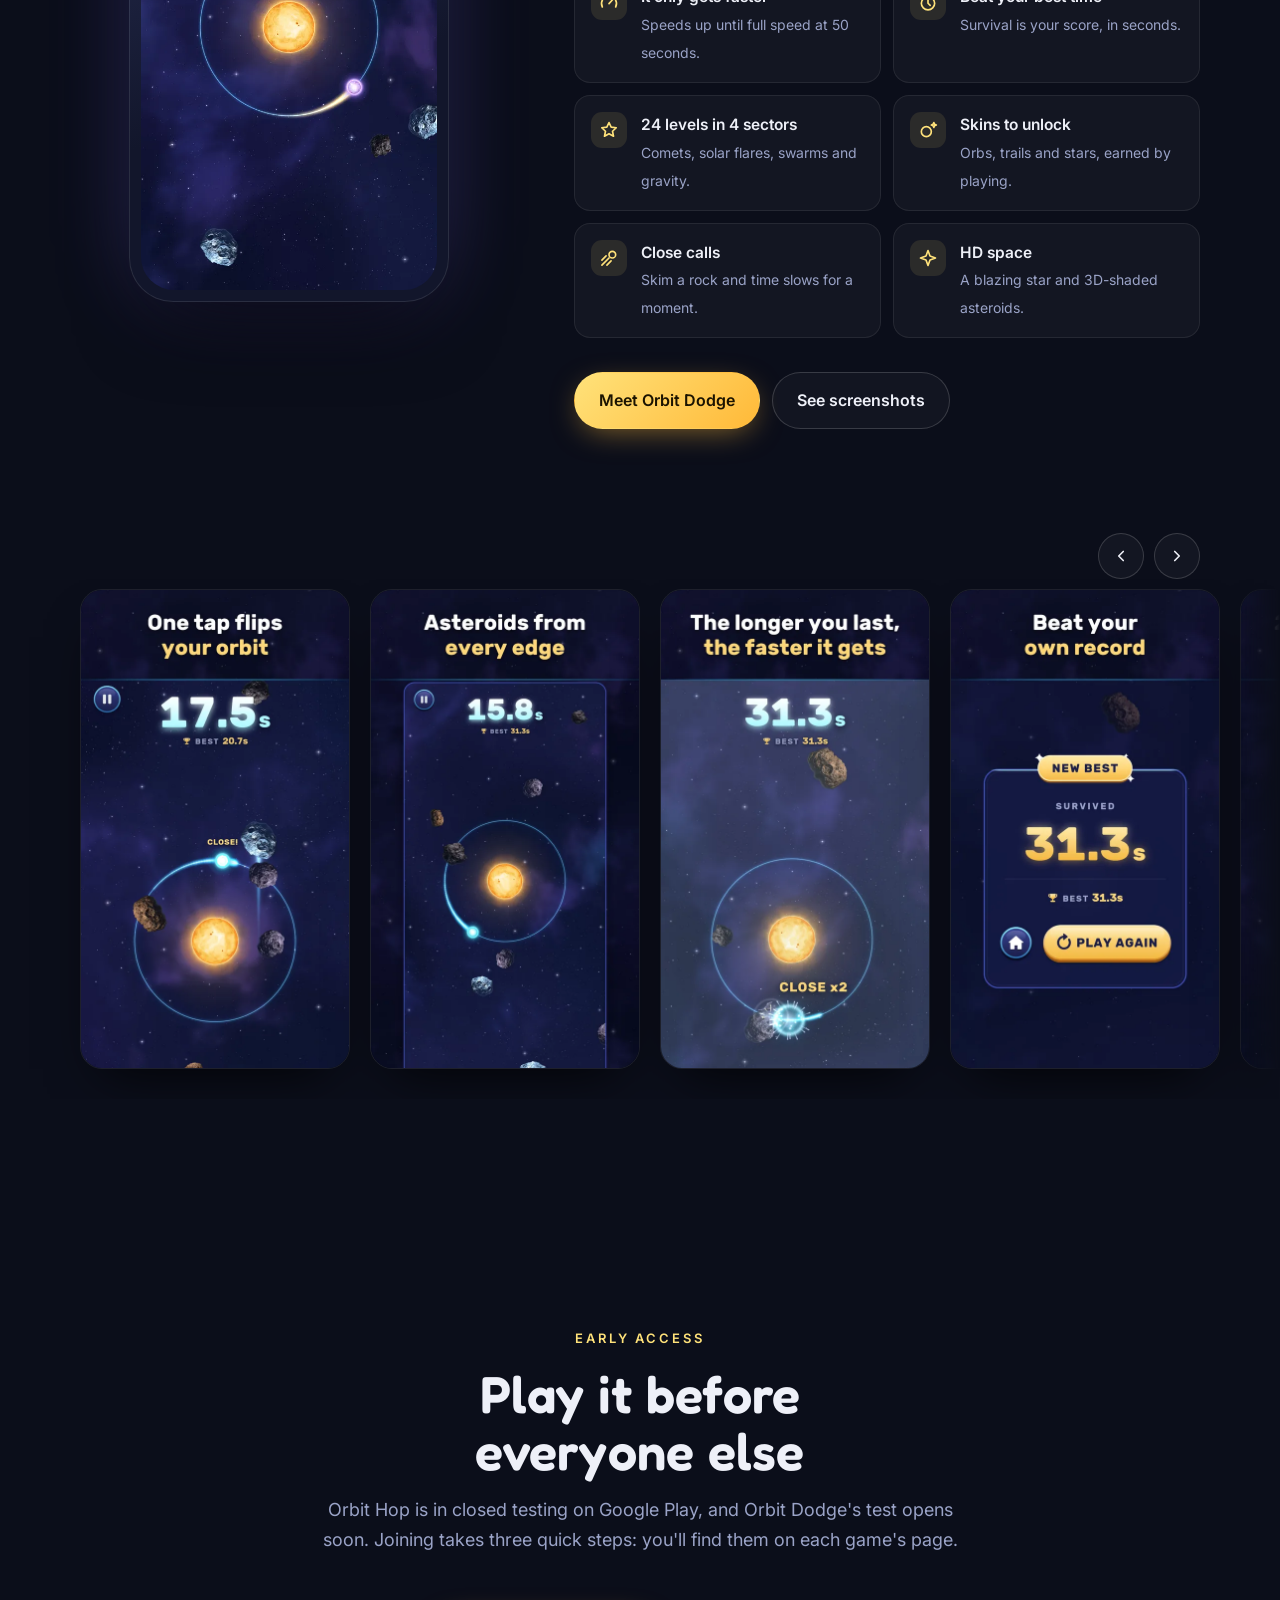
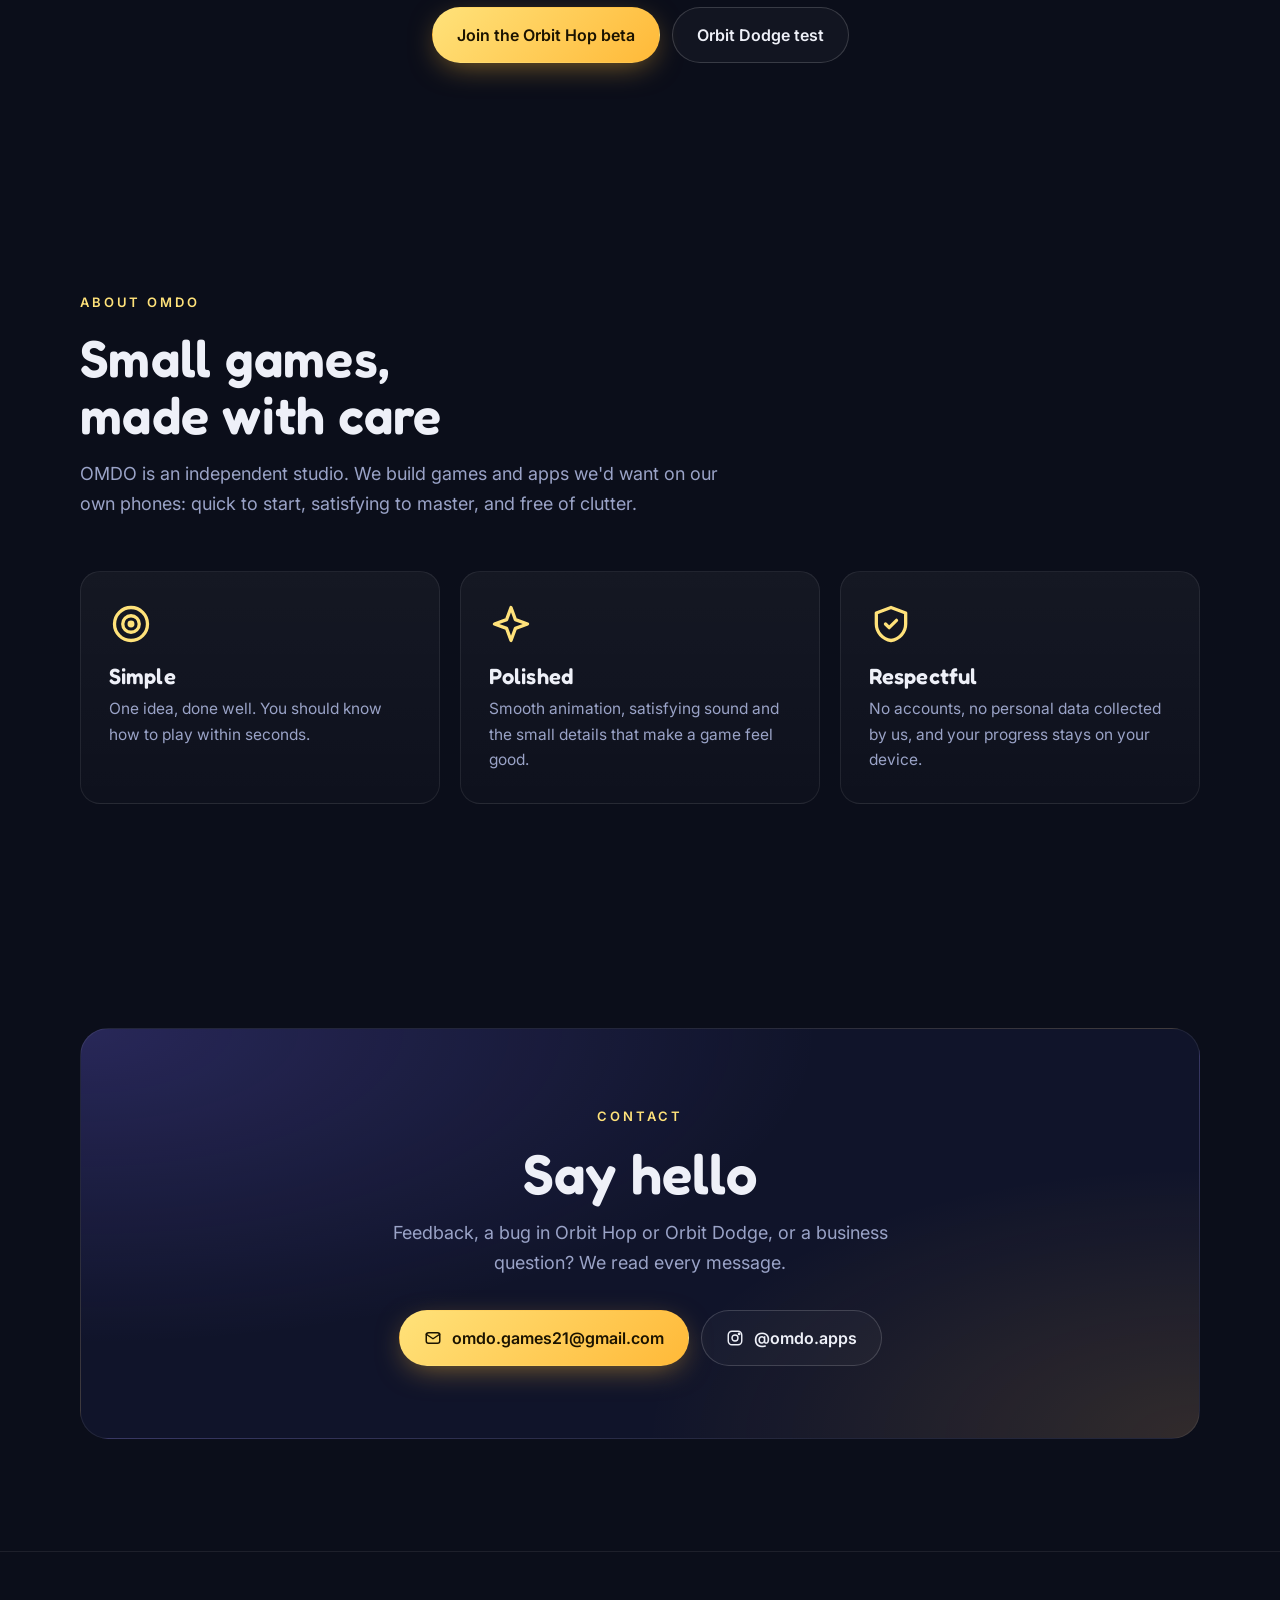
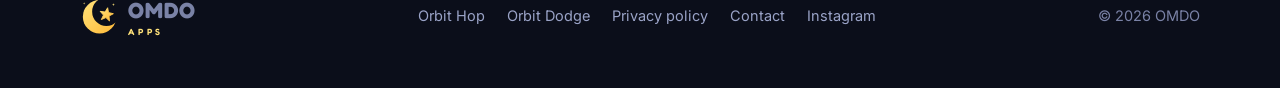
==== commit 34ce1c05: "Make the gameplay videos ready before they scroll into view - site.js: each video starts loading whe" ====
--- a/index.html
+++ b/index.html
@@ -329,6 +329,6 @@
     </div>
   </footer>
 
-  <script src="assets/site.js?v=5" defer></script>
+  <script src="assets/site.js?v=6" defer></script>
 </body>
 </html>
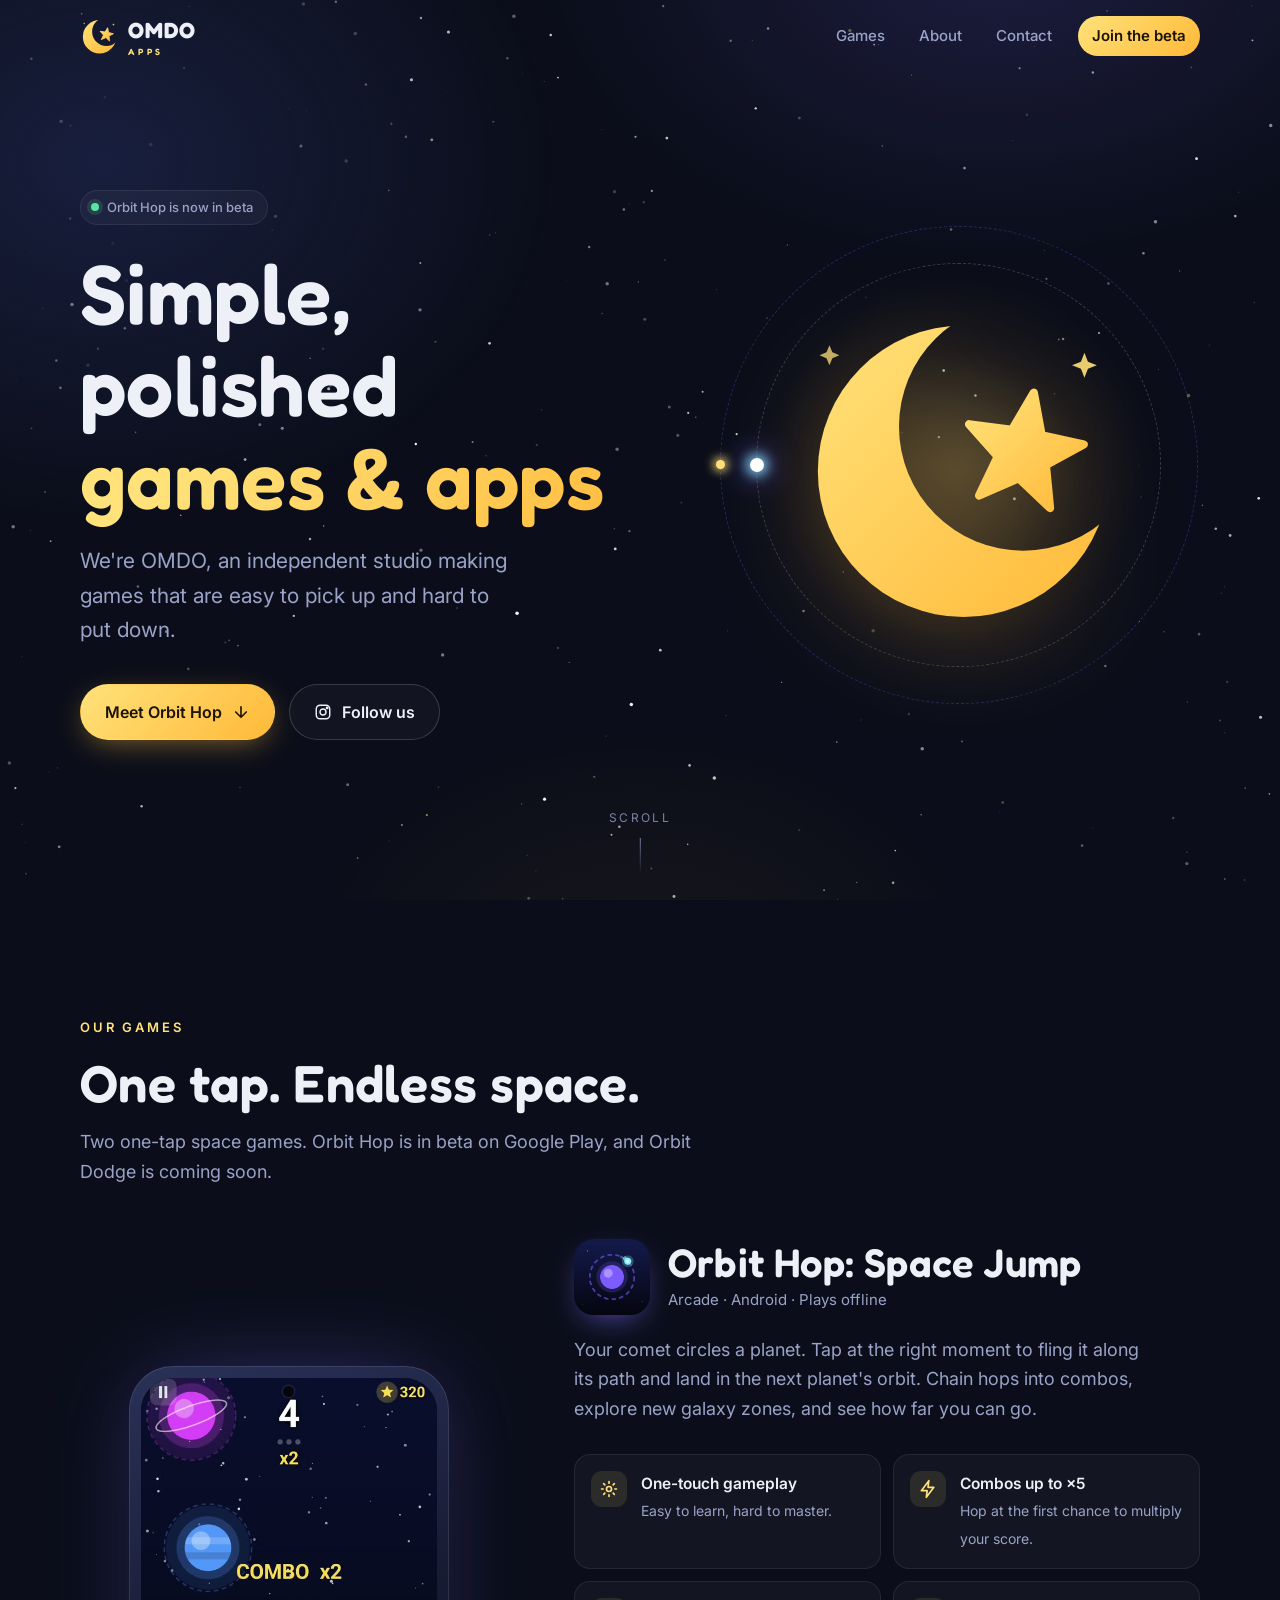
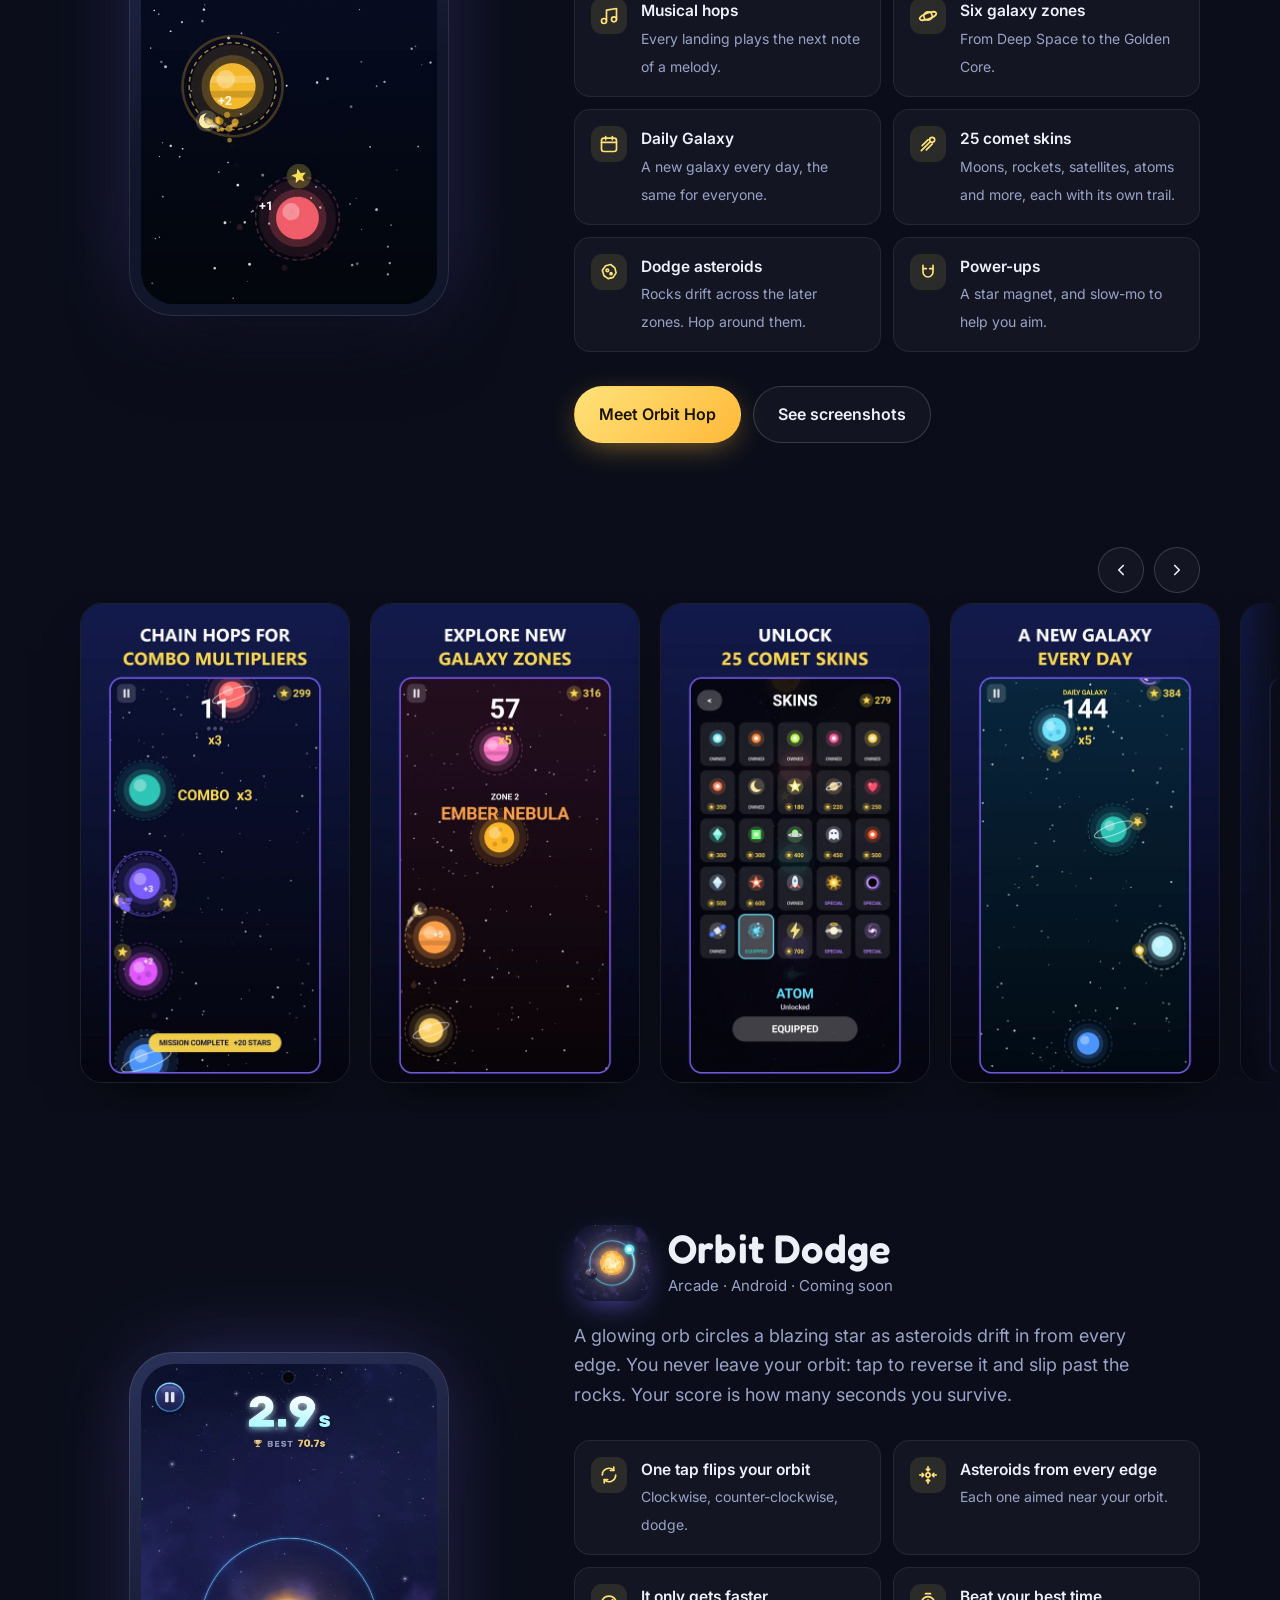
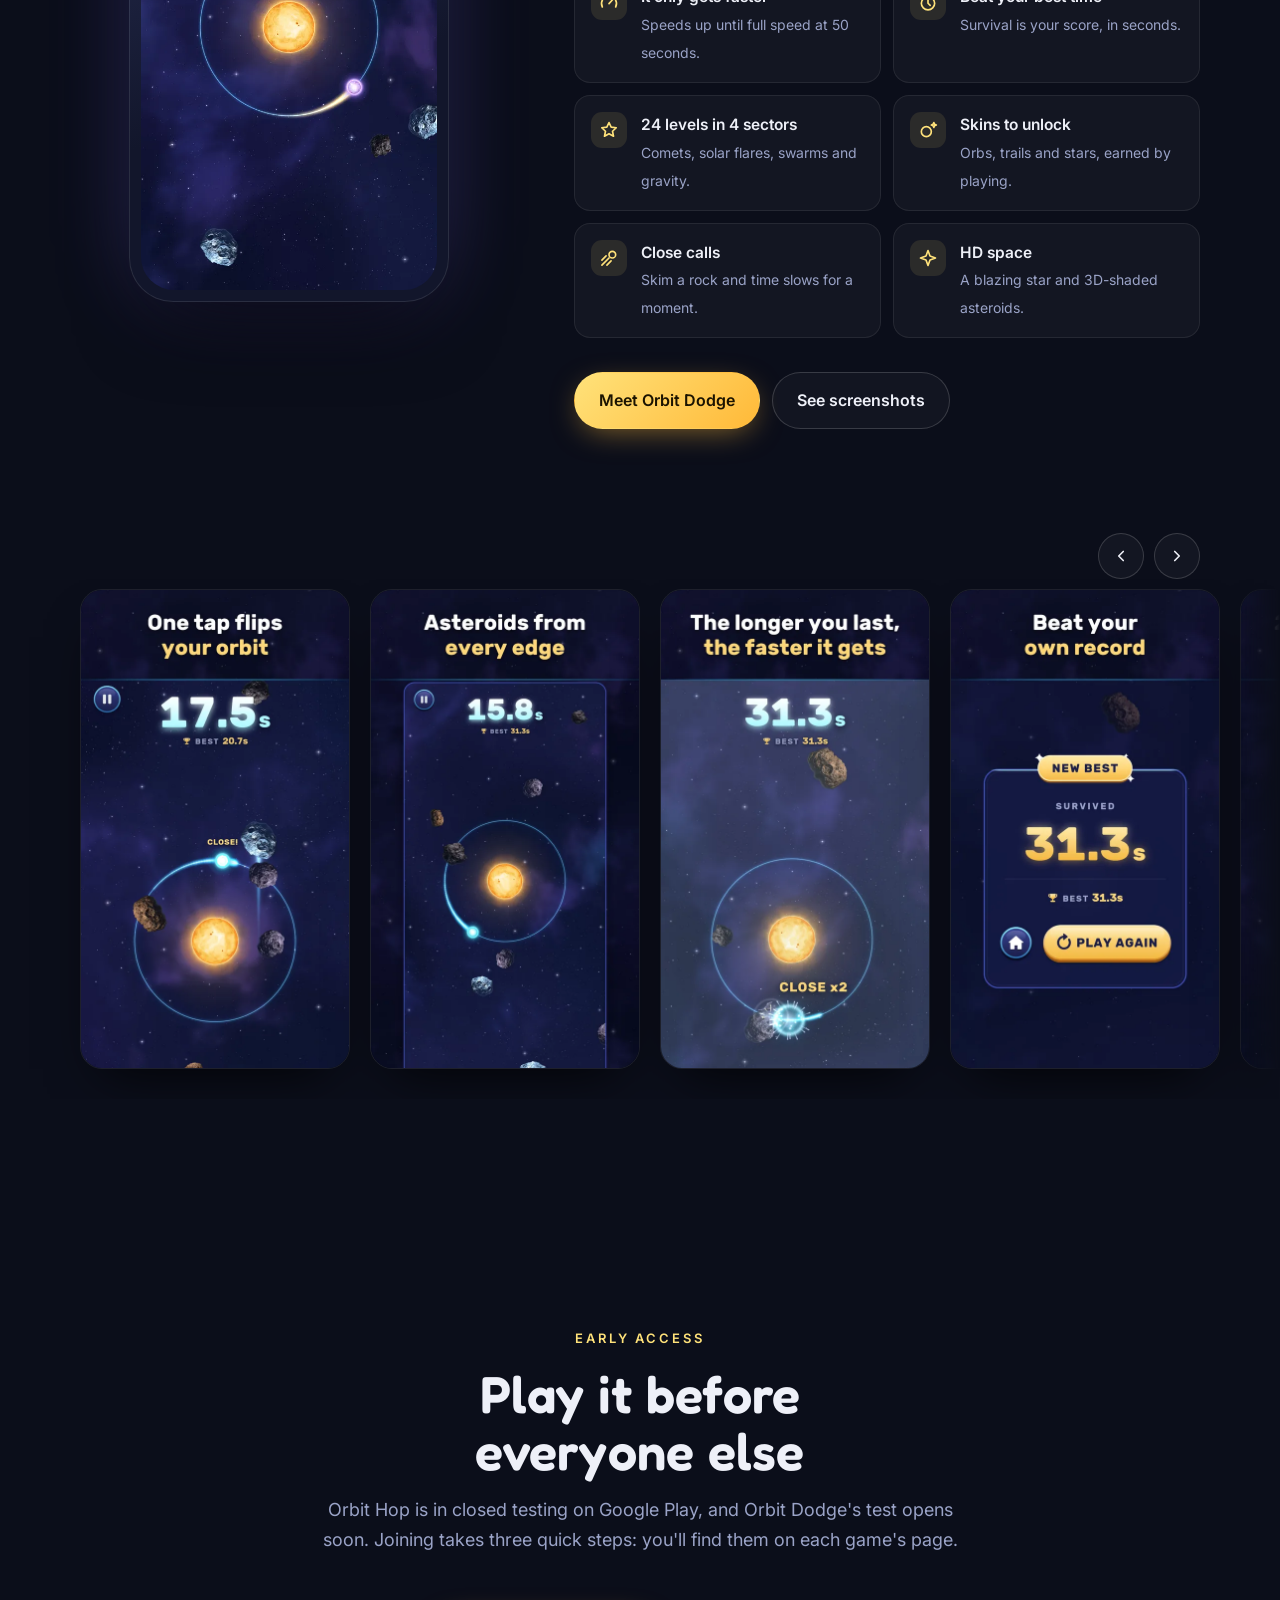
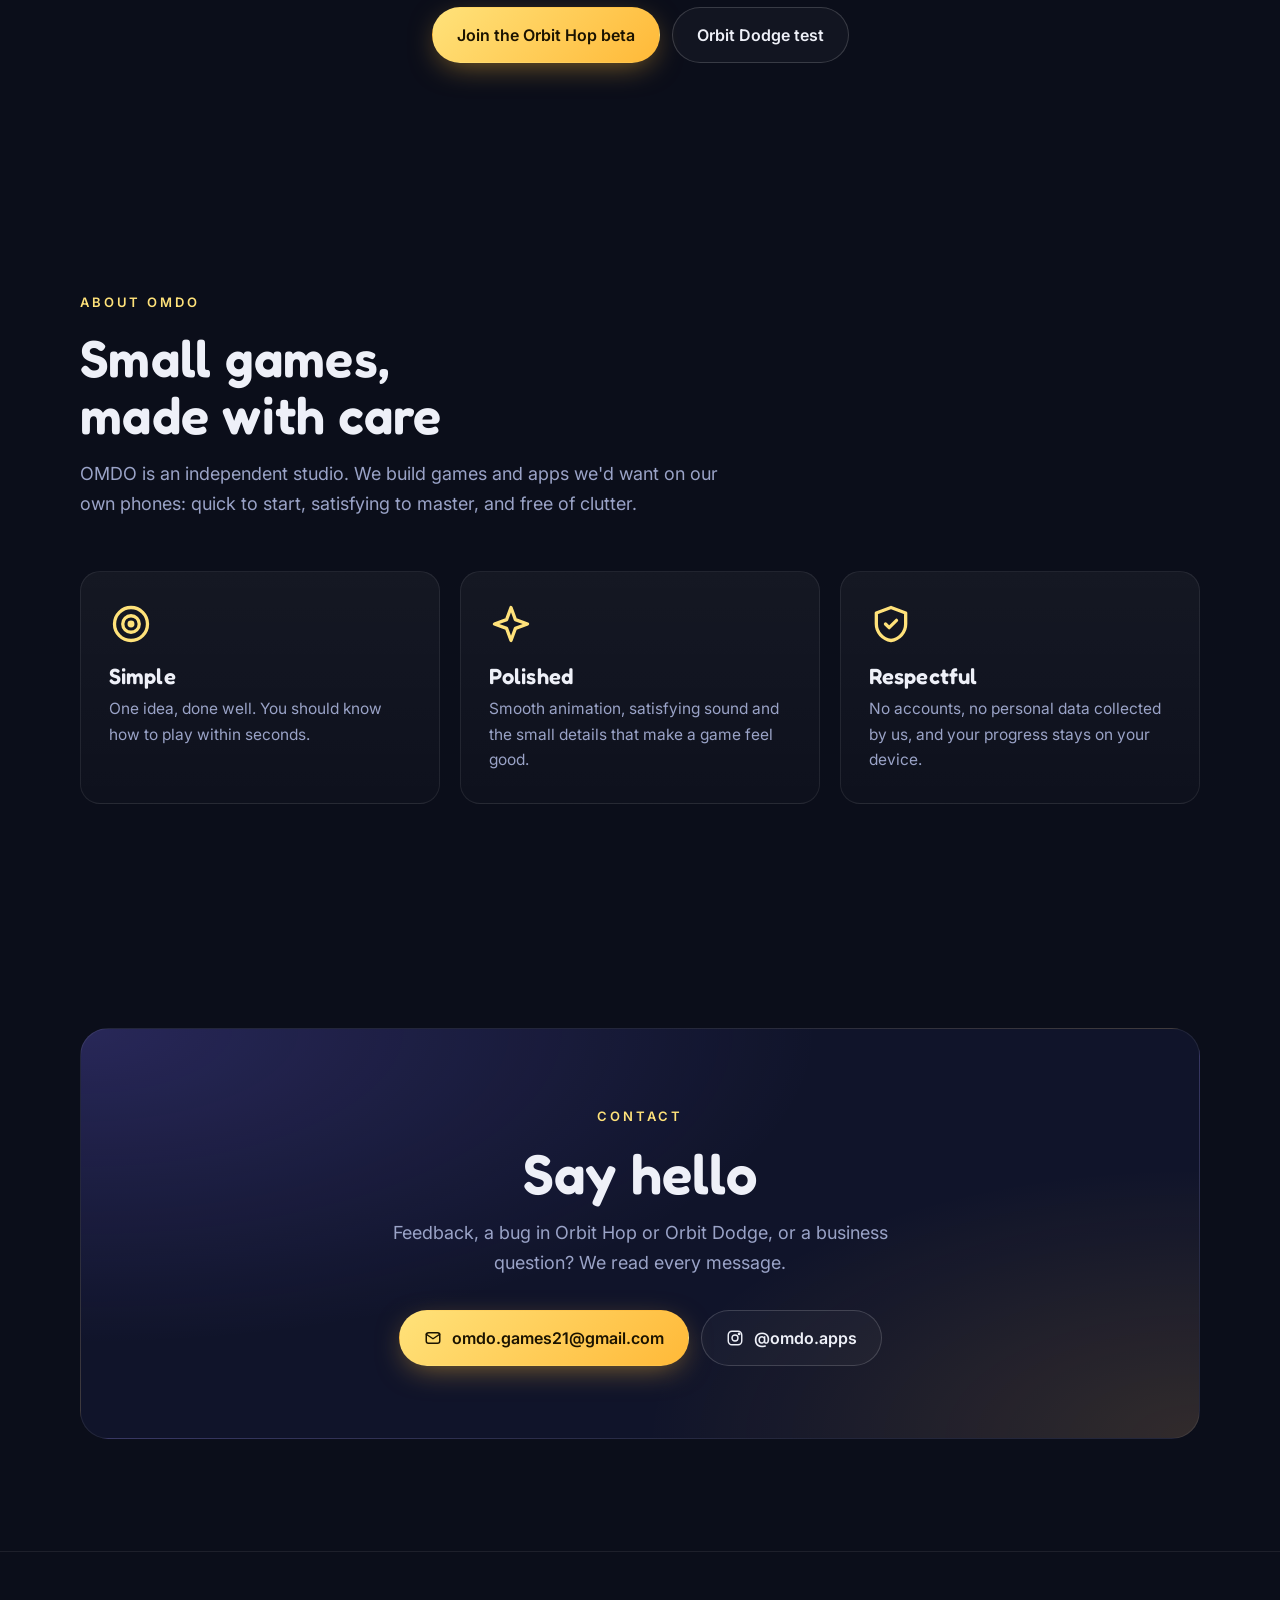
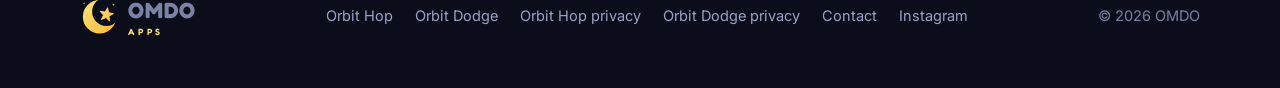
==== commit c6837193: "Home footer: one privacy link per game; Orbit Dodge fact sheet uses its store name Co-Authored-By: C" ====
--- a/index.html
+++ b/index.html
@@ -321,7 +321,8 @@
       <div class="footer-links">
         <a href="orbit-hop/">Orbit Hop</a>
         <a href="orbit-dodge/">Orbit Dodge</a>
-        <a href="privacy.html">Privacy policy</a>
+        <a href="privacy.html">Orbit Hop privacy</a>
+        <a href="orbit-dodge/privacy.html">Orbit Dodge privacy</a>
         <a href="#contact">Contact</a>
         <a href="https://www.instagram.com/omdo.apps/" target="_blank" rel="noopener">Instagram</a>
       </div>
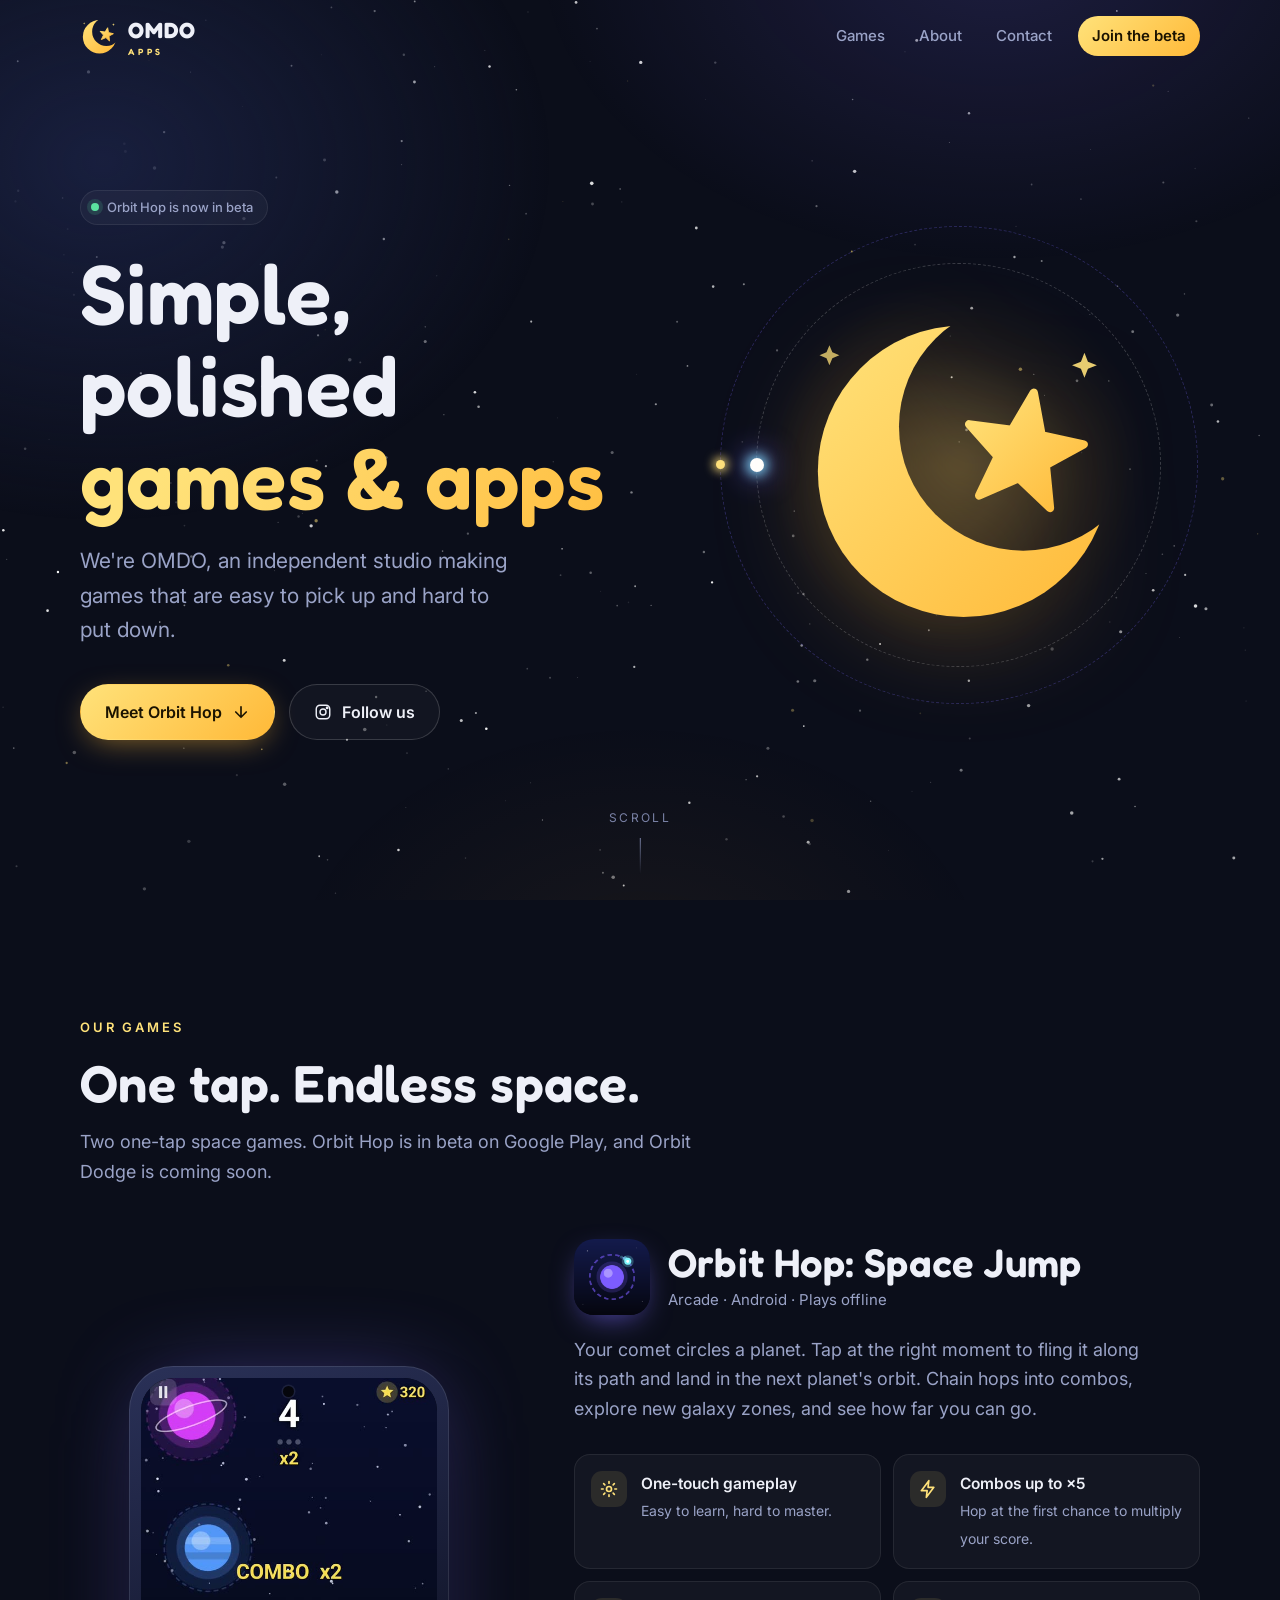
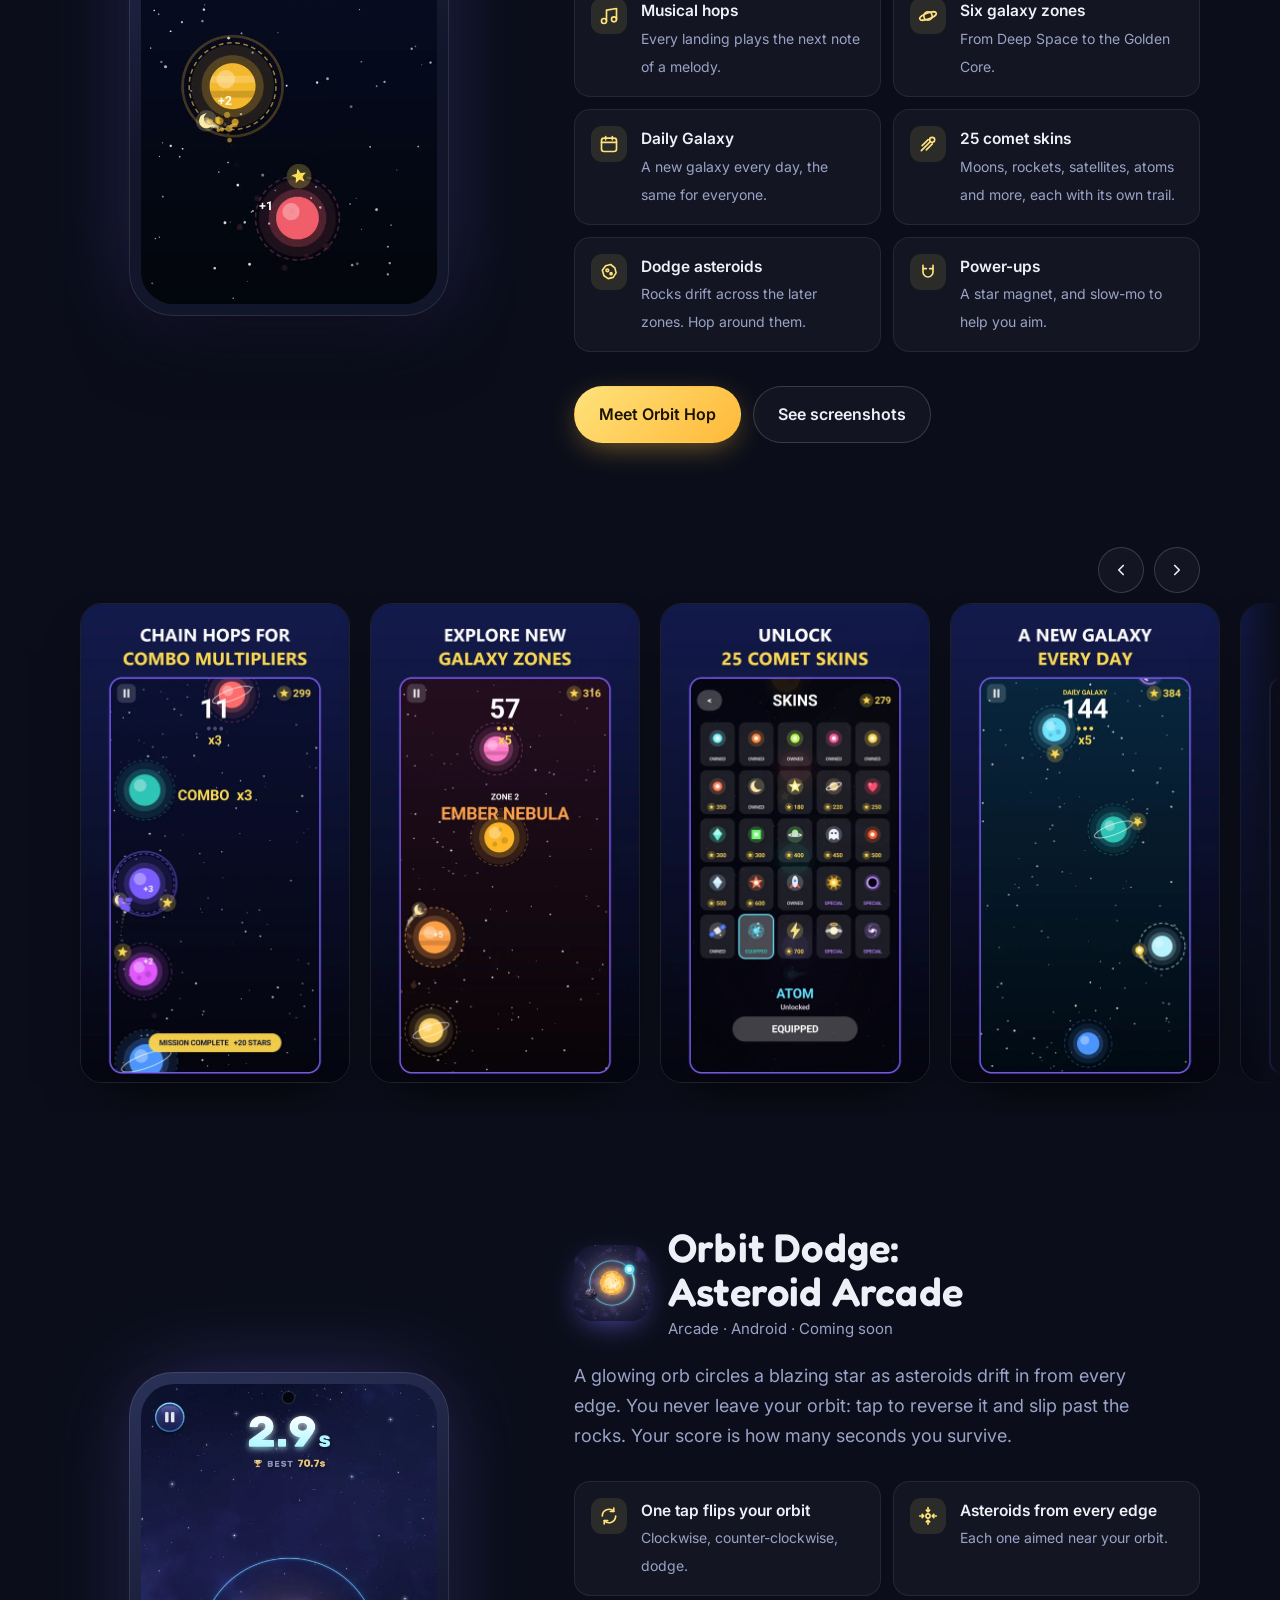
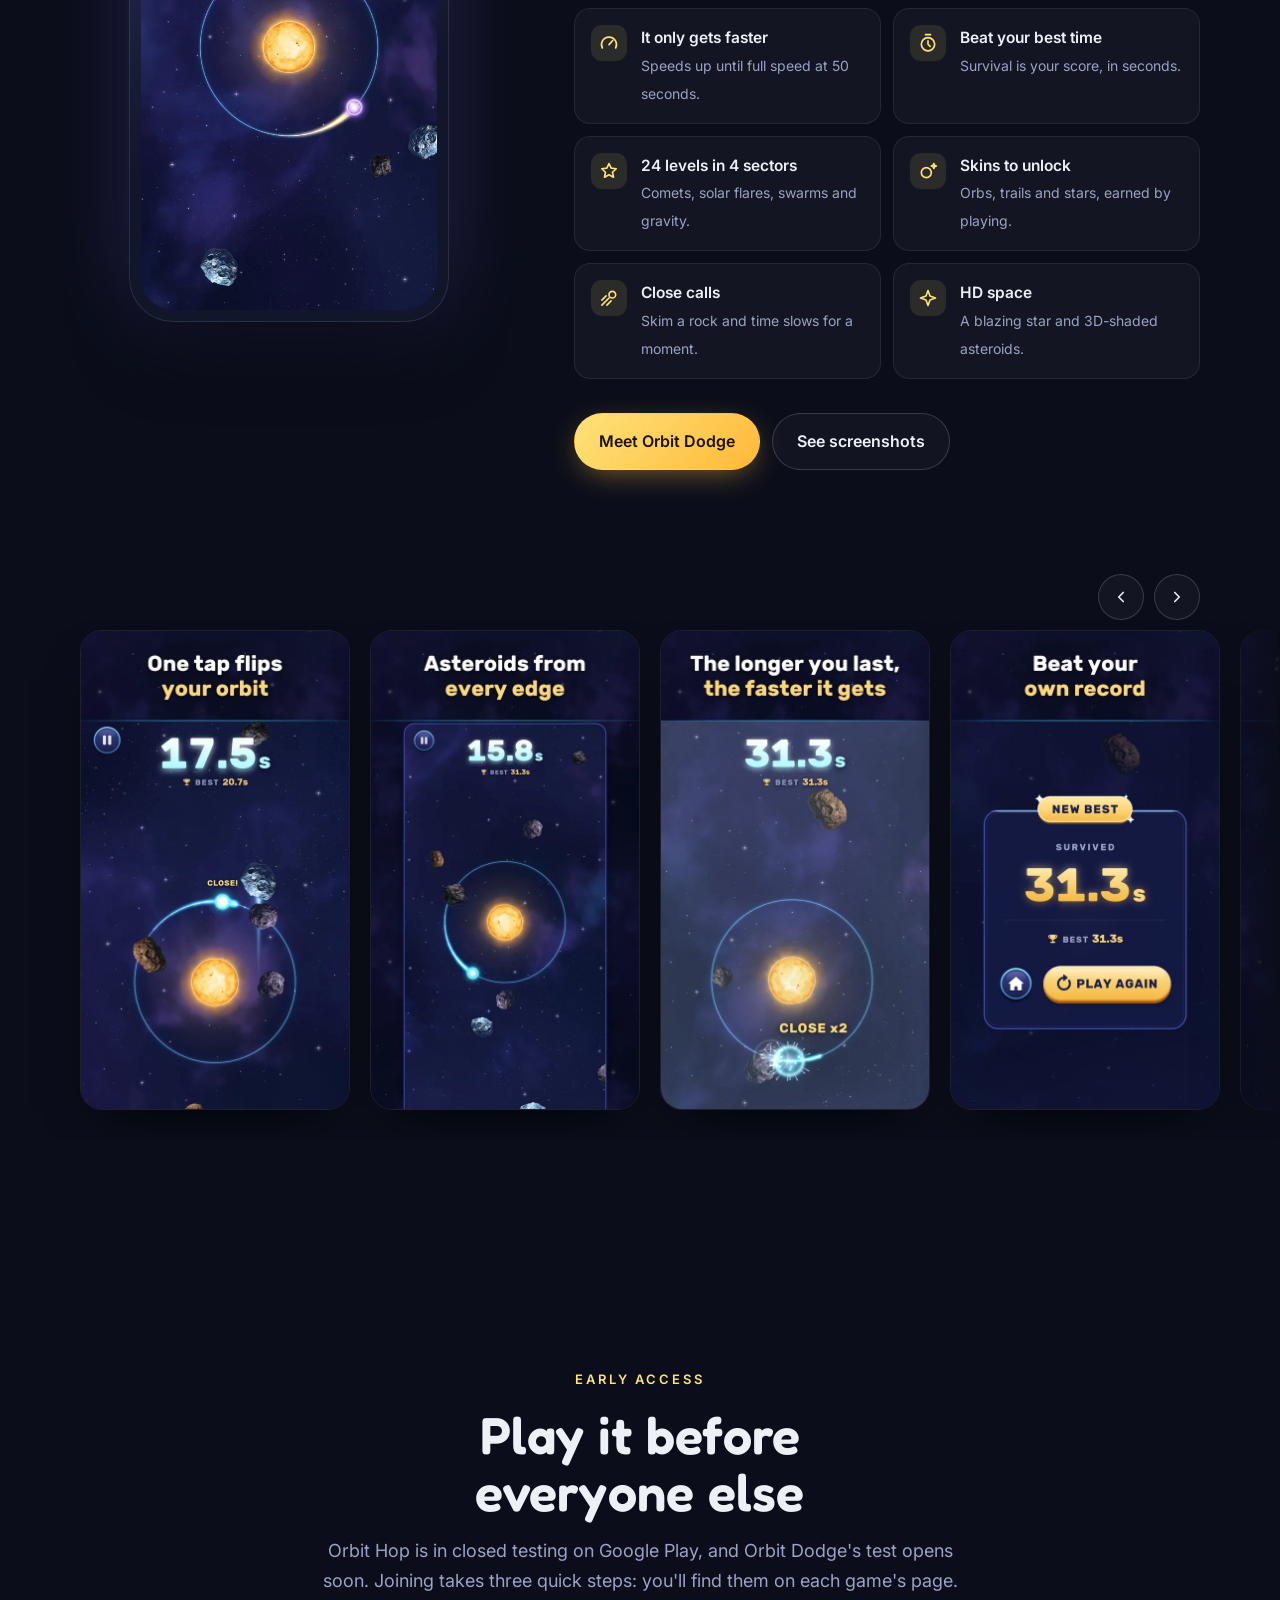
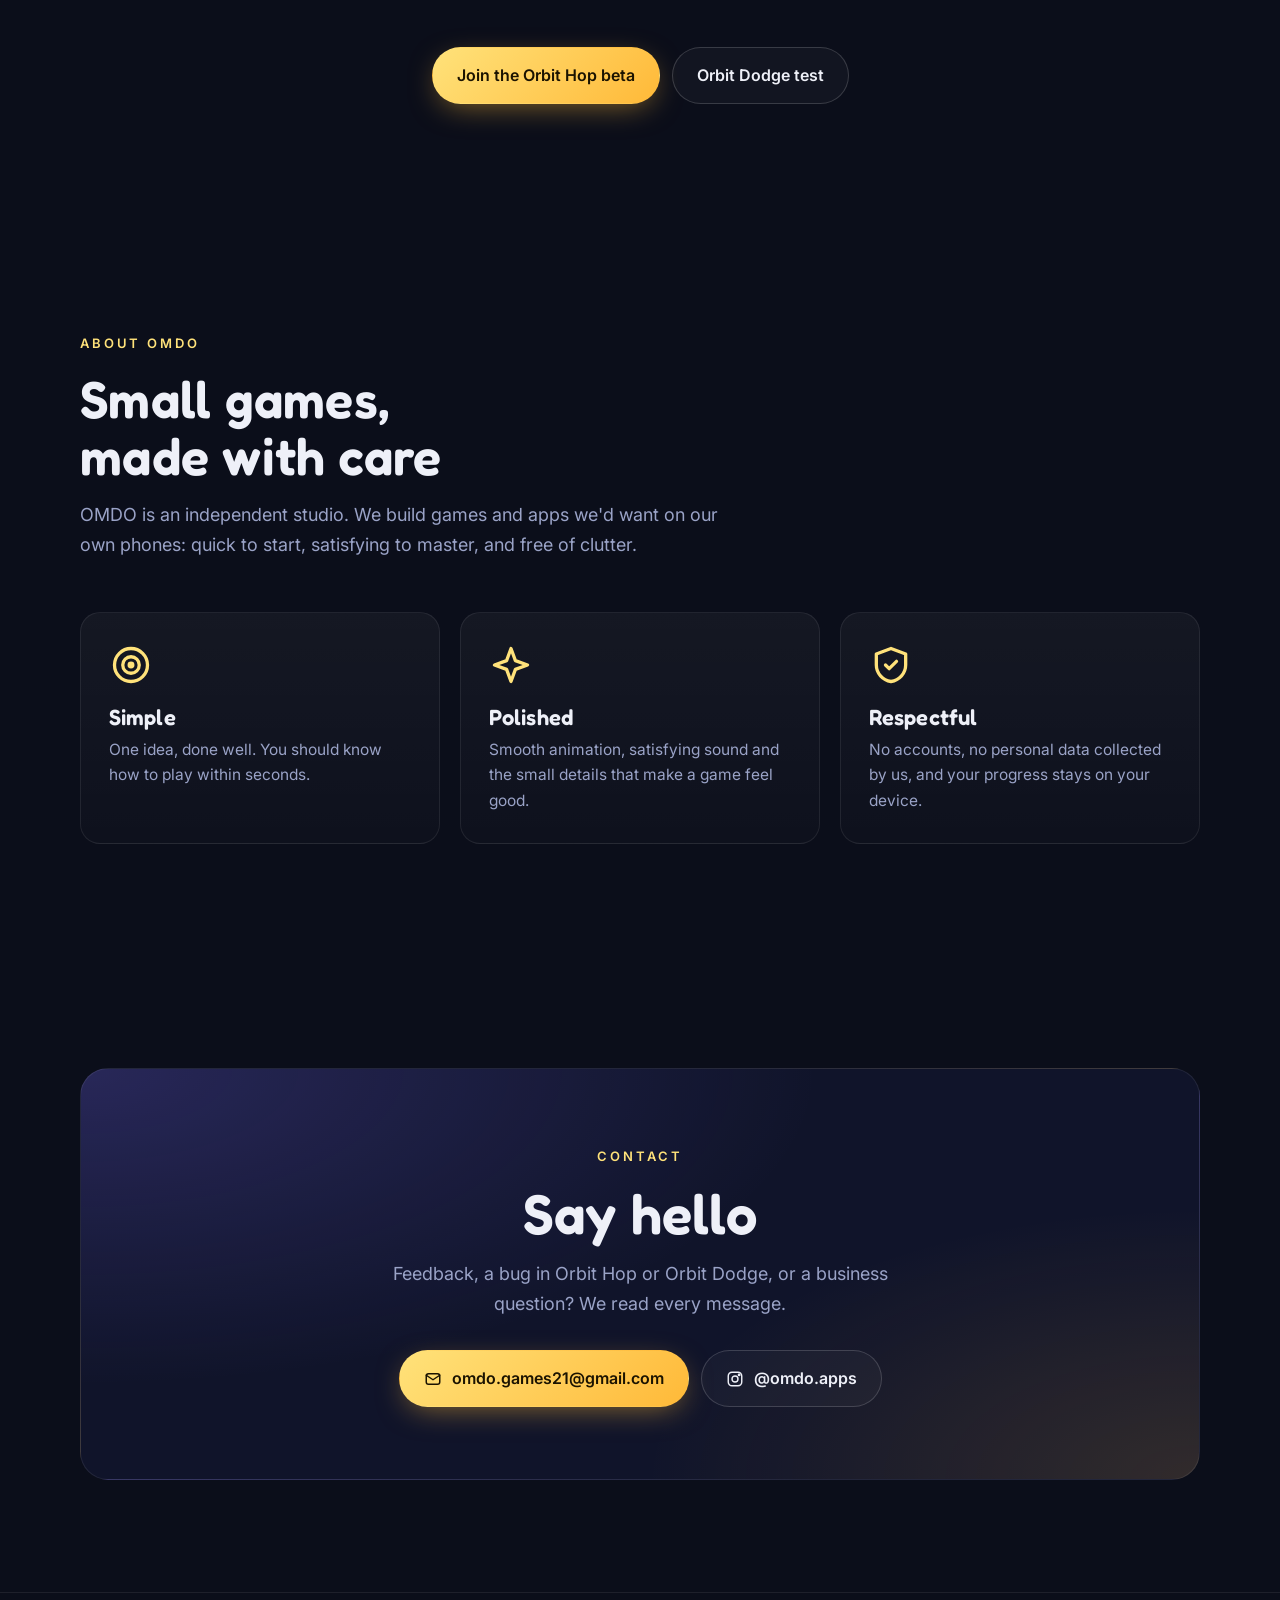
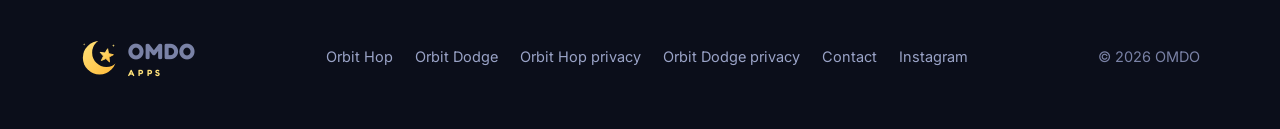
==== commit be52bf78: "Use the full name "Orbit Dodge: Asteroid Arcade" in titles The game's full store name now appears wh" ====
--- a/index.html
+++ b/index.html
@@ -4,7 +4,7 @@
   <meta charset="utf-8">
   <meta name="viewport" content="width=device-width, initial-scale=1, viewport-fit=cover">
   <title>OMDO Apps — Simple, polished games &amp; apps</title>
-  <meta name="description" content="OMDO is an independent studio making simple, polished games and apps. Play Orbit Hop: Space Jump and Orbit Dodge, one-tap space arcade games for Android.">
+  <meta name="description" content="OMDO is an independent studio making simple, polished games and apps. Play Orbit Hop: Space Jump and Orbit Dodge: Asteroid Arcade, one-tap space arcade games for Android.">
   <meta name="theme-color" content="#0b0e1a">
   <link rel="canonical" href="https://omdo-apps.github.io/">
   <link rel="icon" type="image/png" href="assets/favicon.png">
@@ -12,7 +12,7 @@
   <meta property="og:type" content="website">
   <meta property="og:site_name" content="OMDO Apps">
   <meta property="og:title" content="OMDO Apps — Simple, polished games &amp; apps">
-  <meta property="og:description" content="One-tap space arcade games for Android: Orbit Hop: Space Jump, in beta now, and Orbit Dodge, coming soon.">
+  <meta property="og:description" content="One-tap space arcade games for Android: Orbit Hop: Space Jump, in beta now, and Orbit Dodge: Asteroid Arcade, coming soon.">
   <meta property="og:url" content="https://omdo-apps.github.io/">
   <meta property="og:image" content="https://omdo-apps.github.io/assets/og-image.jpg">
   <meta name="twitter:card" content="summary_large_image">
@@ -181,7 +181,7 @@
             <div class="app-title">
               <img src="orbit-dodge/img/icon.png" alt="Orbit Dodge app icon" width="76" height="76">
               <div>
-                <h3>Orbit Dodge</h3>
+                <h3>Orbit Dodge: Asteroid Arcade</h3>
                 <div class="meta">Arcade · Android · Coming soon</div>
               </div>
             </div>
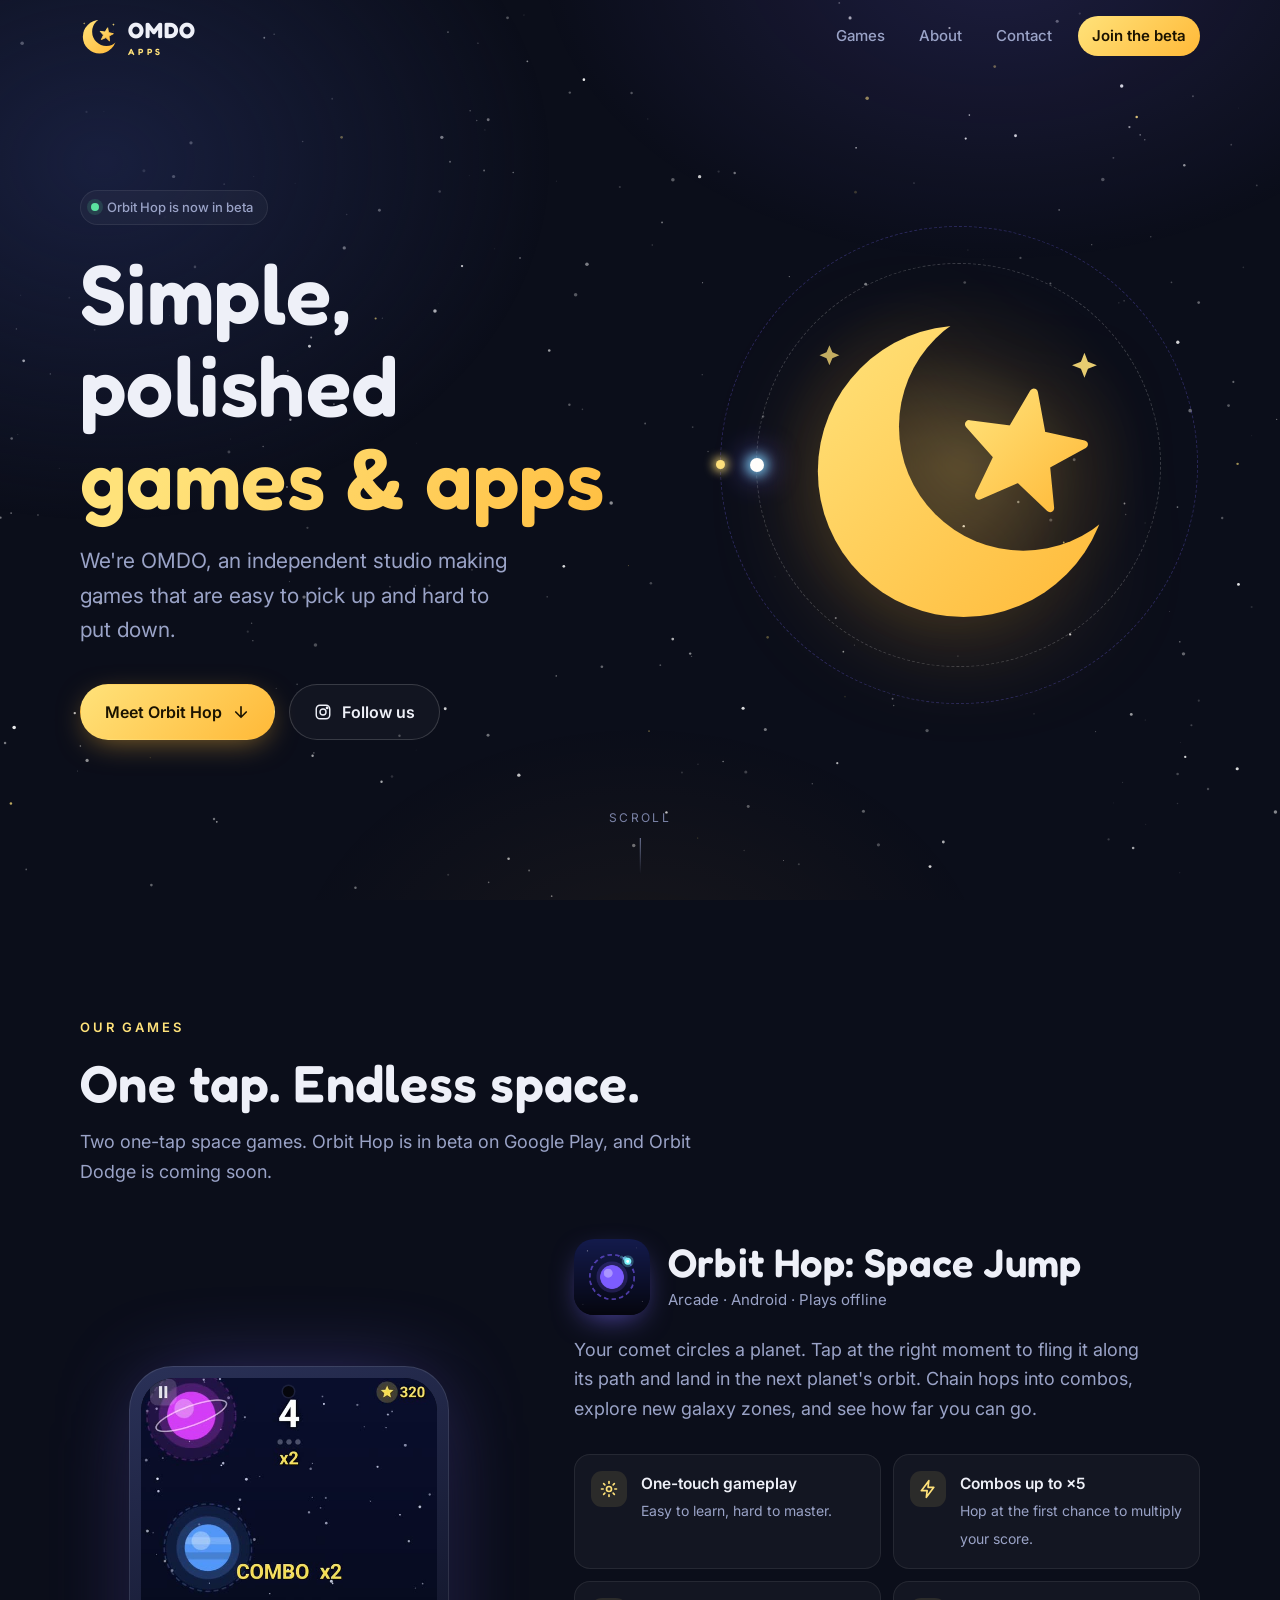
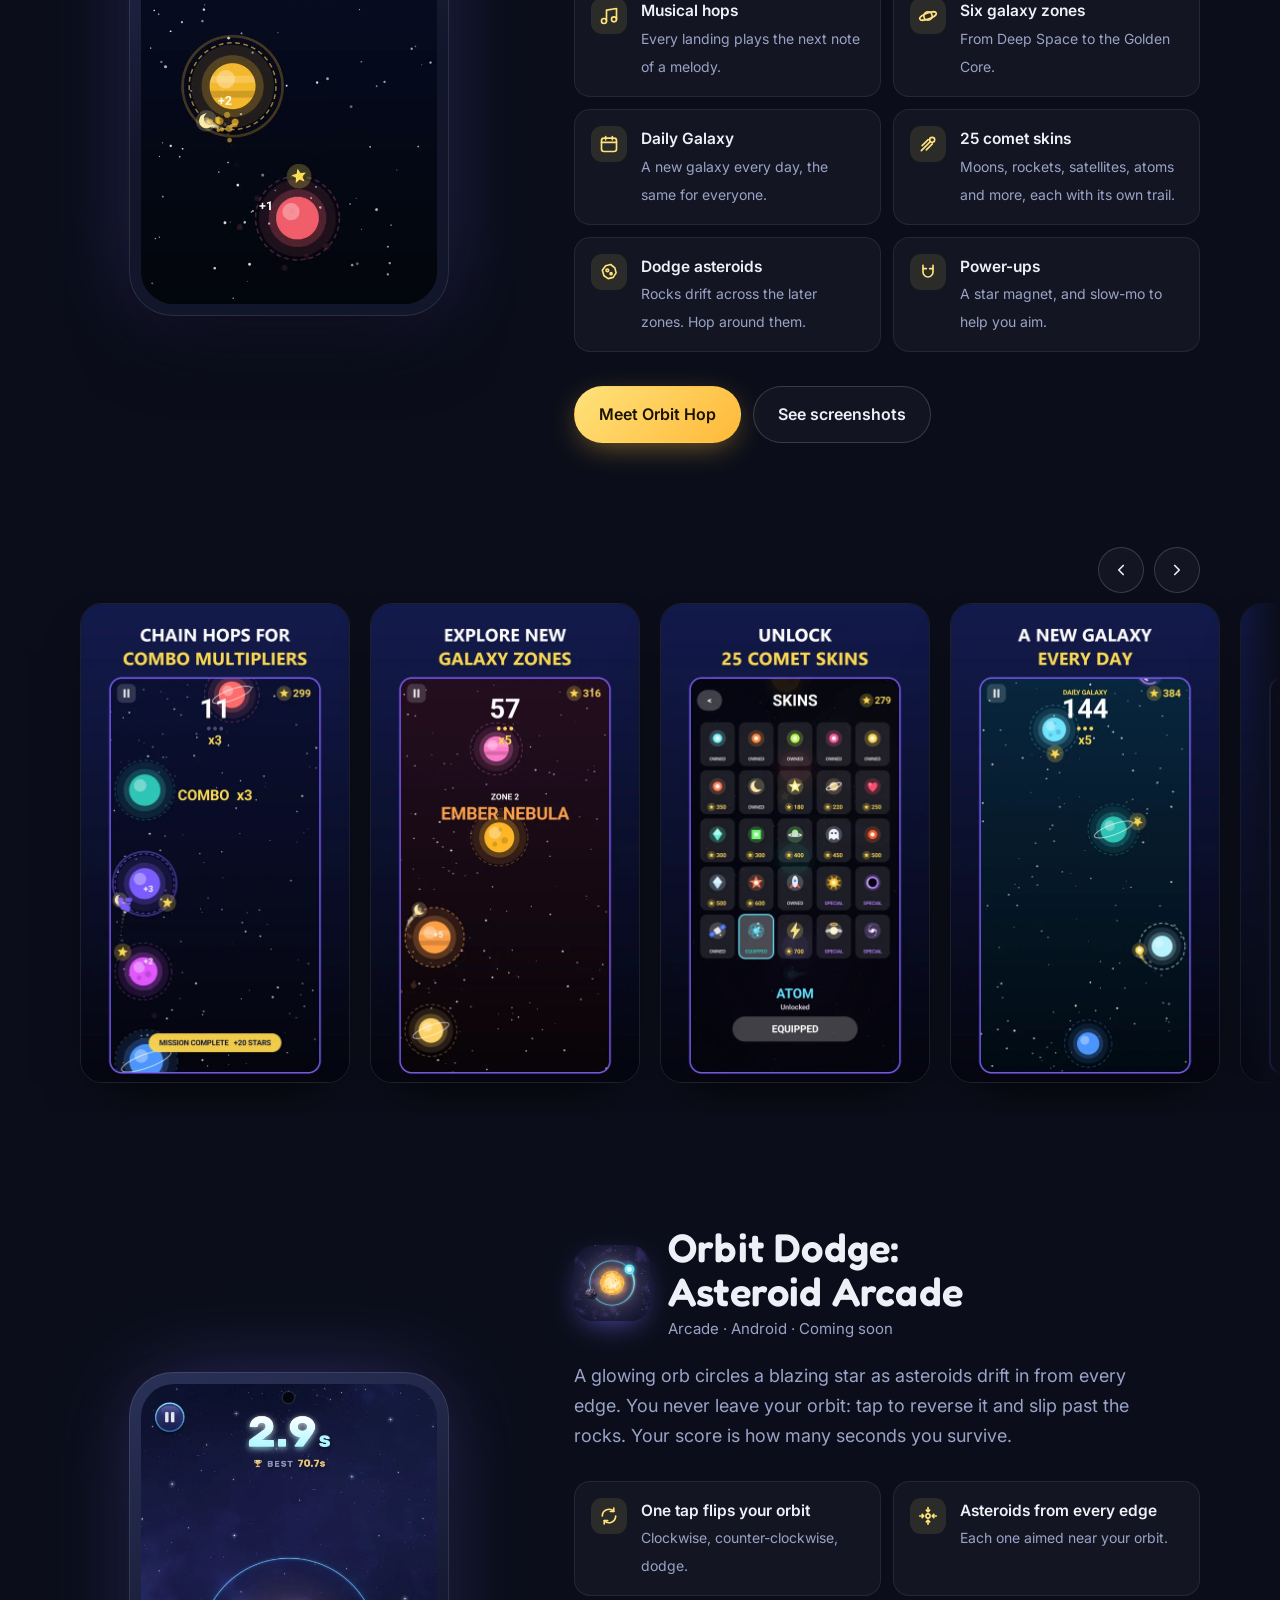
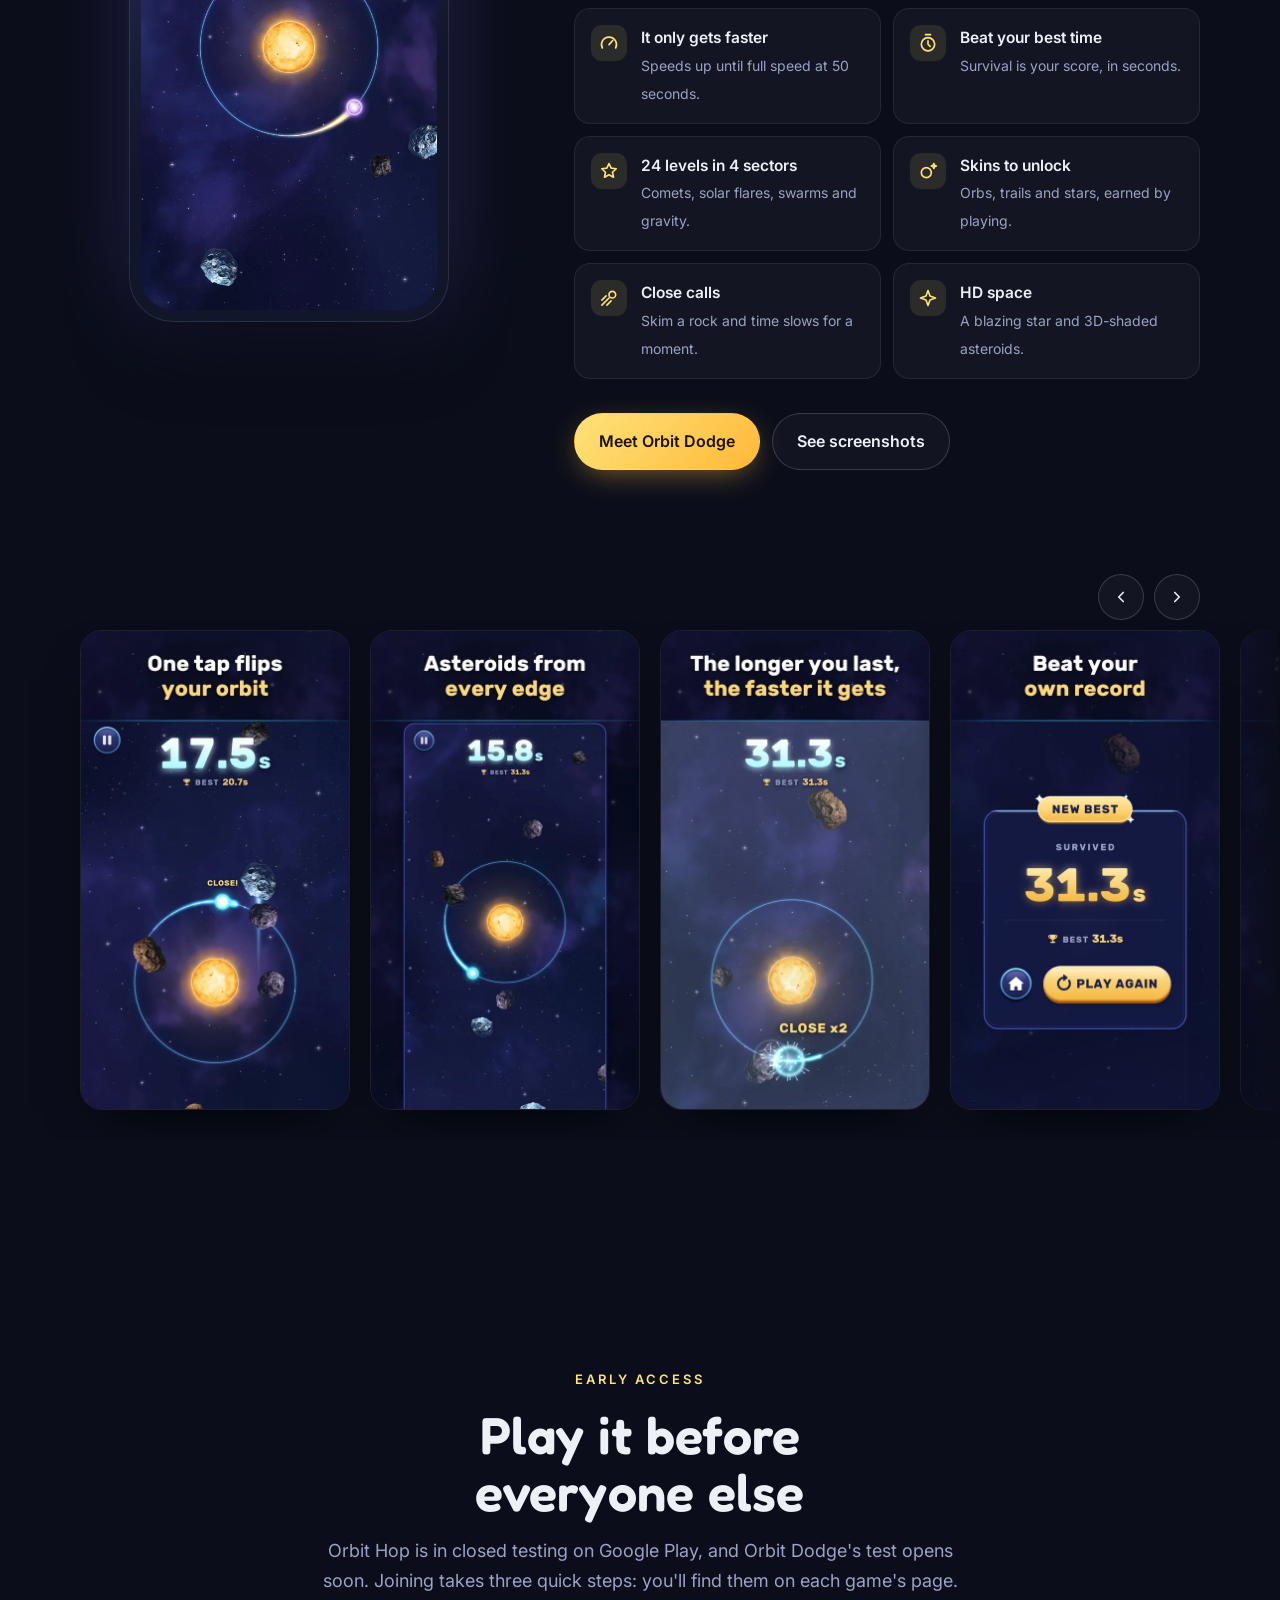
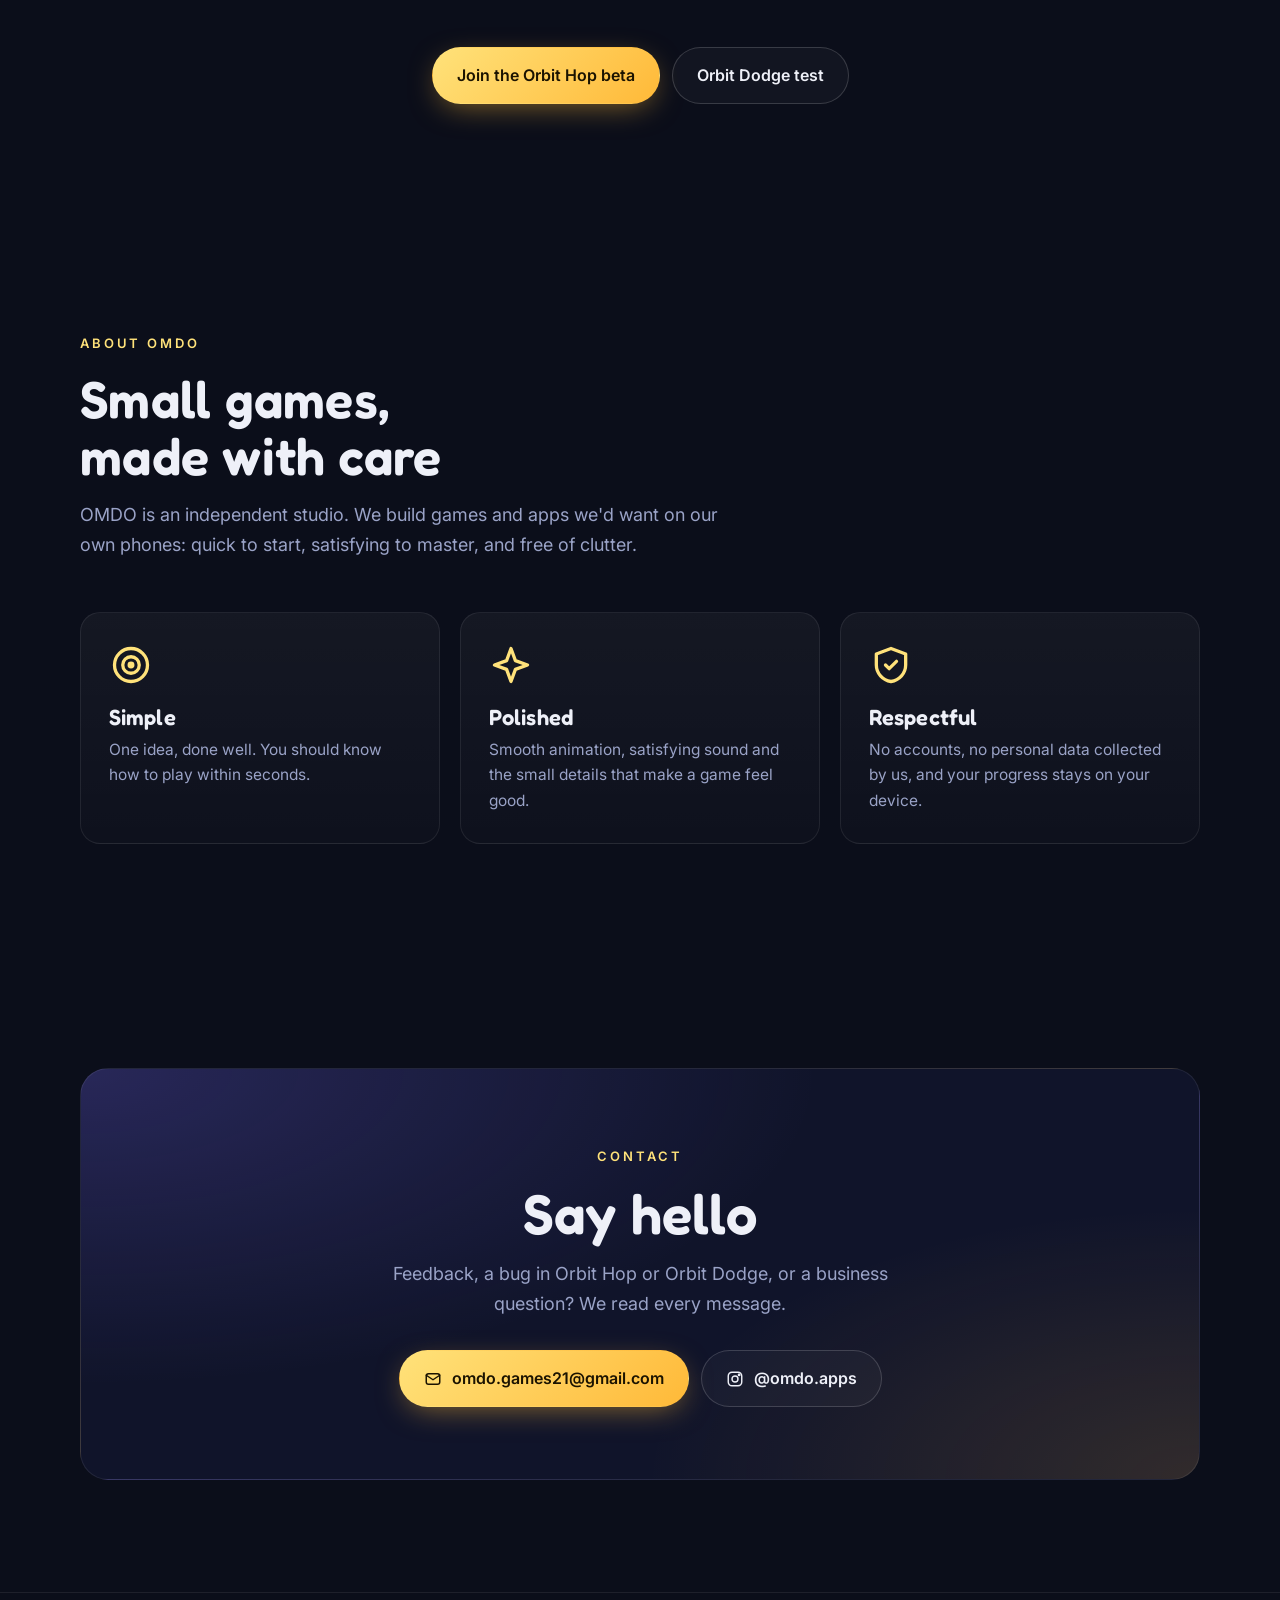
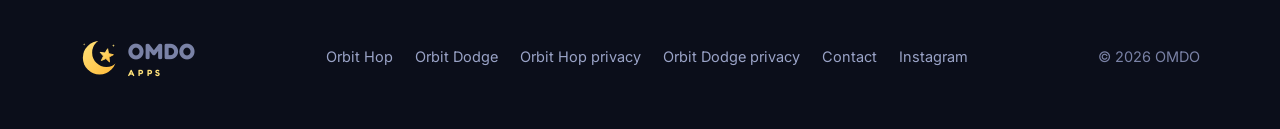
==== commit 5fa0f58d: "Fix gameplay videos freezing when a visitor lands on them Opening /#orbit-dodge, pressing End or rel" ====
--- a/index.html
+++ b/index.html
@@ -330,6 +330,6 @@
     </div>
   </footer>
 
-  <script src="assets/site.js?v=6" defer></script>
+  <script src="assets/site.js?v=7" defer></script>
 </body>
 </html>
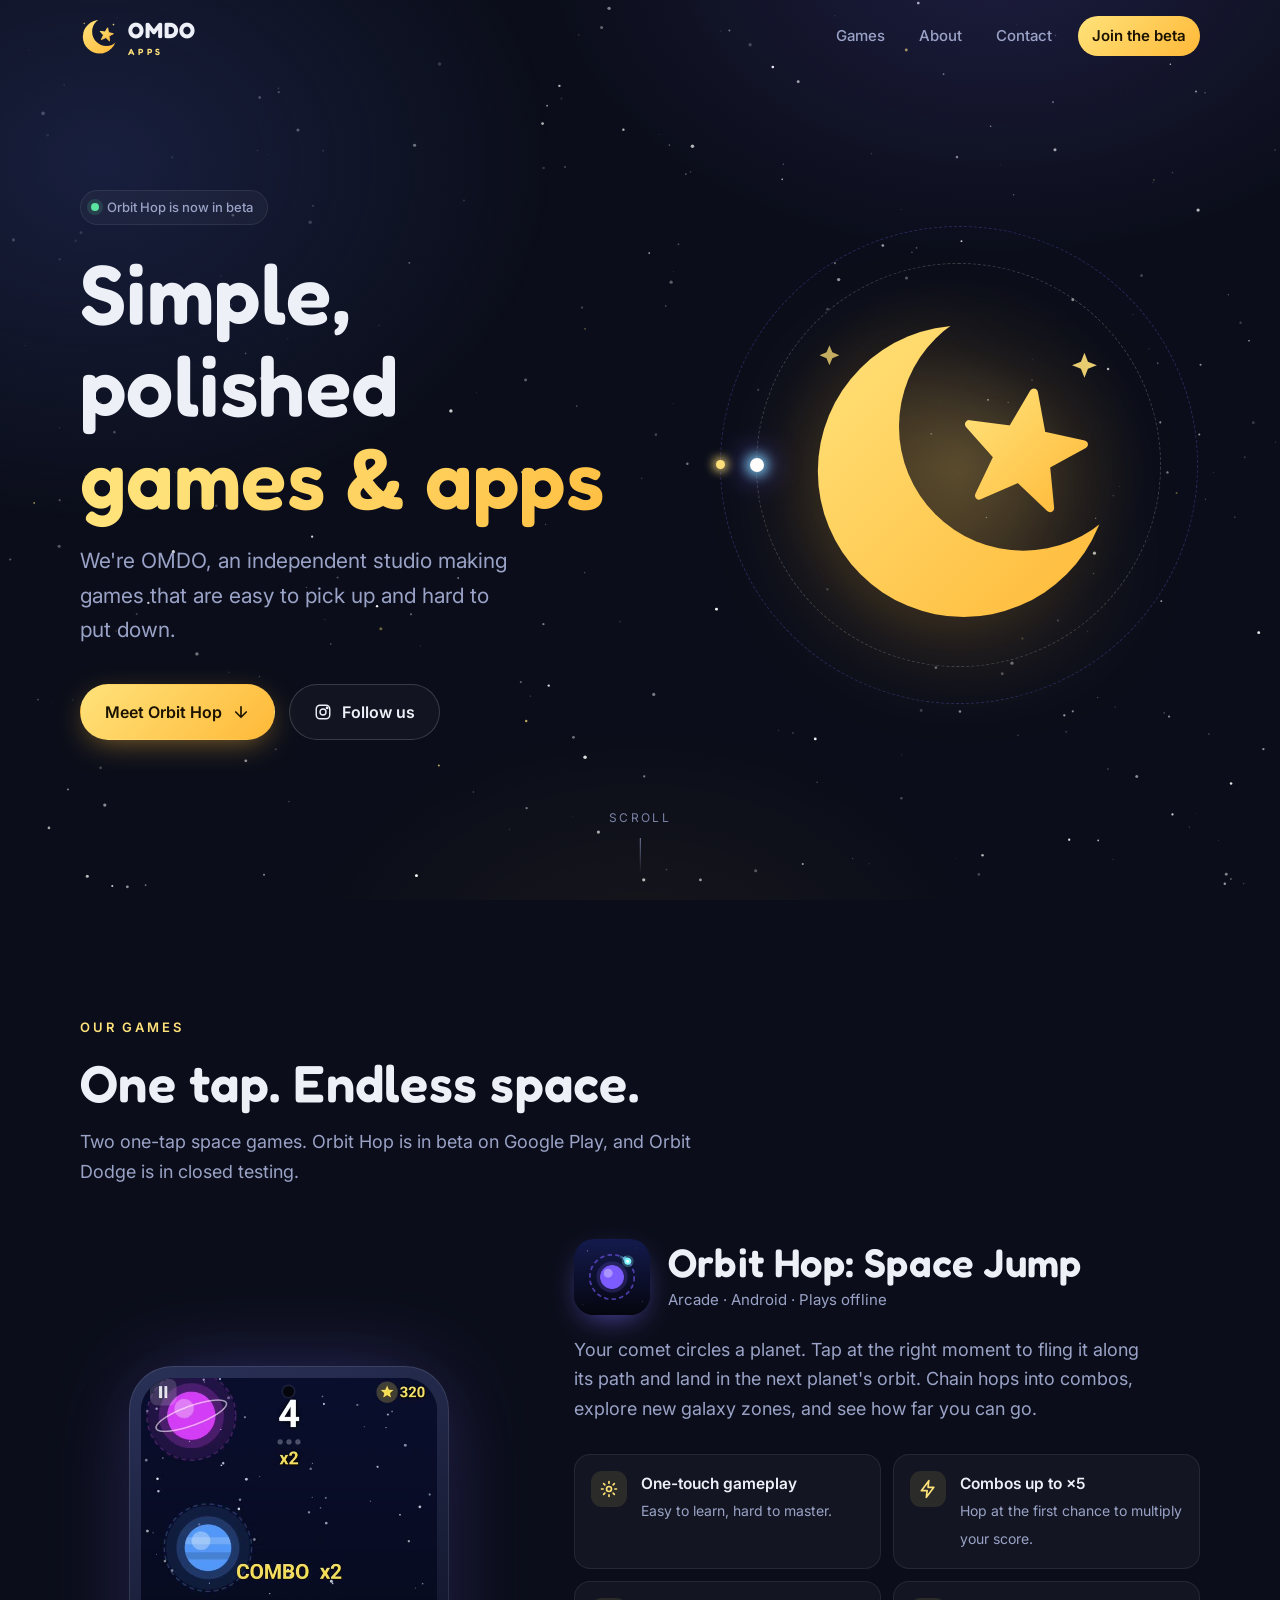
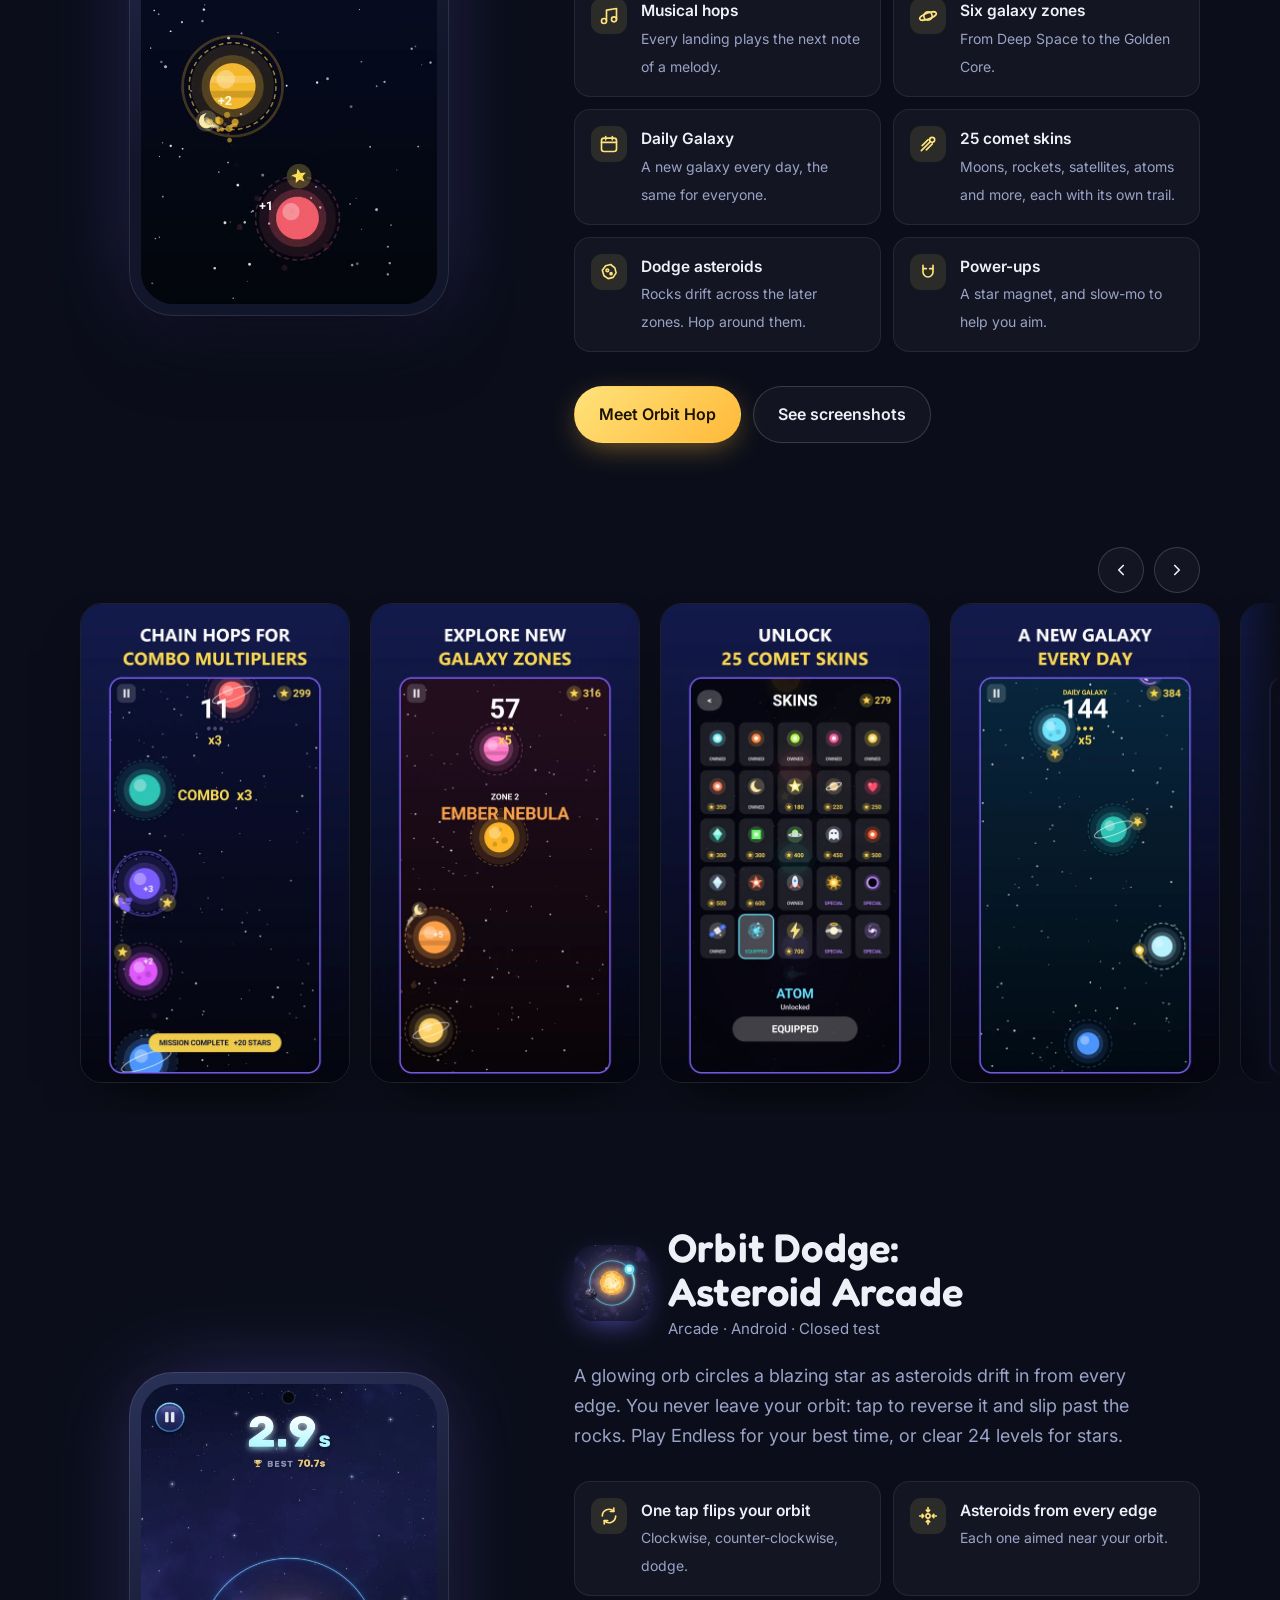
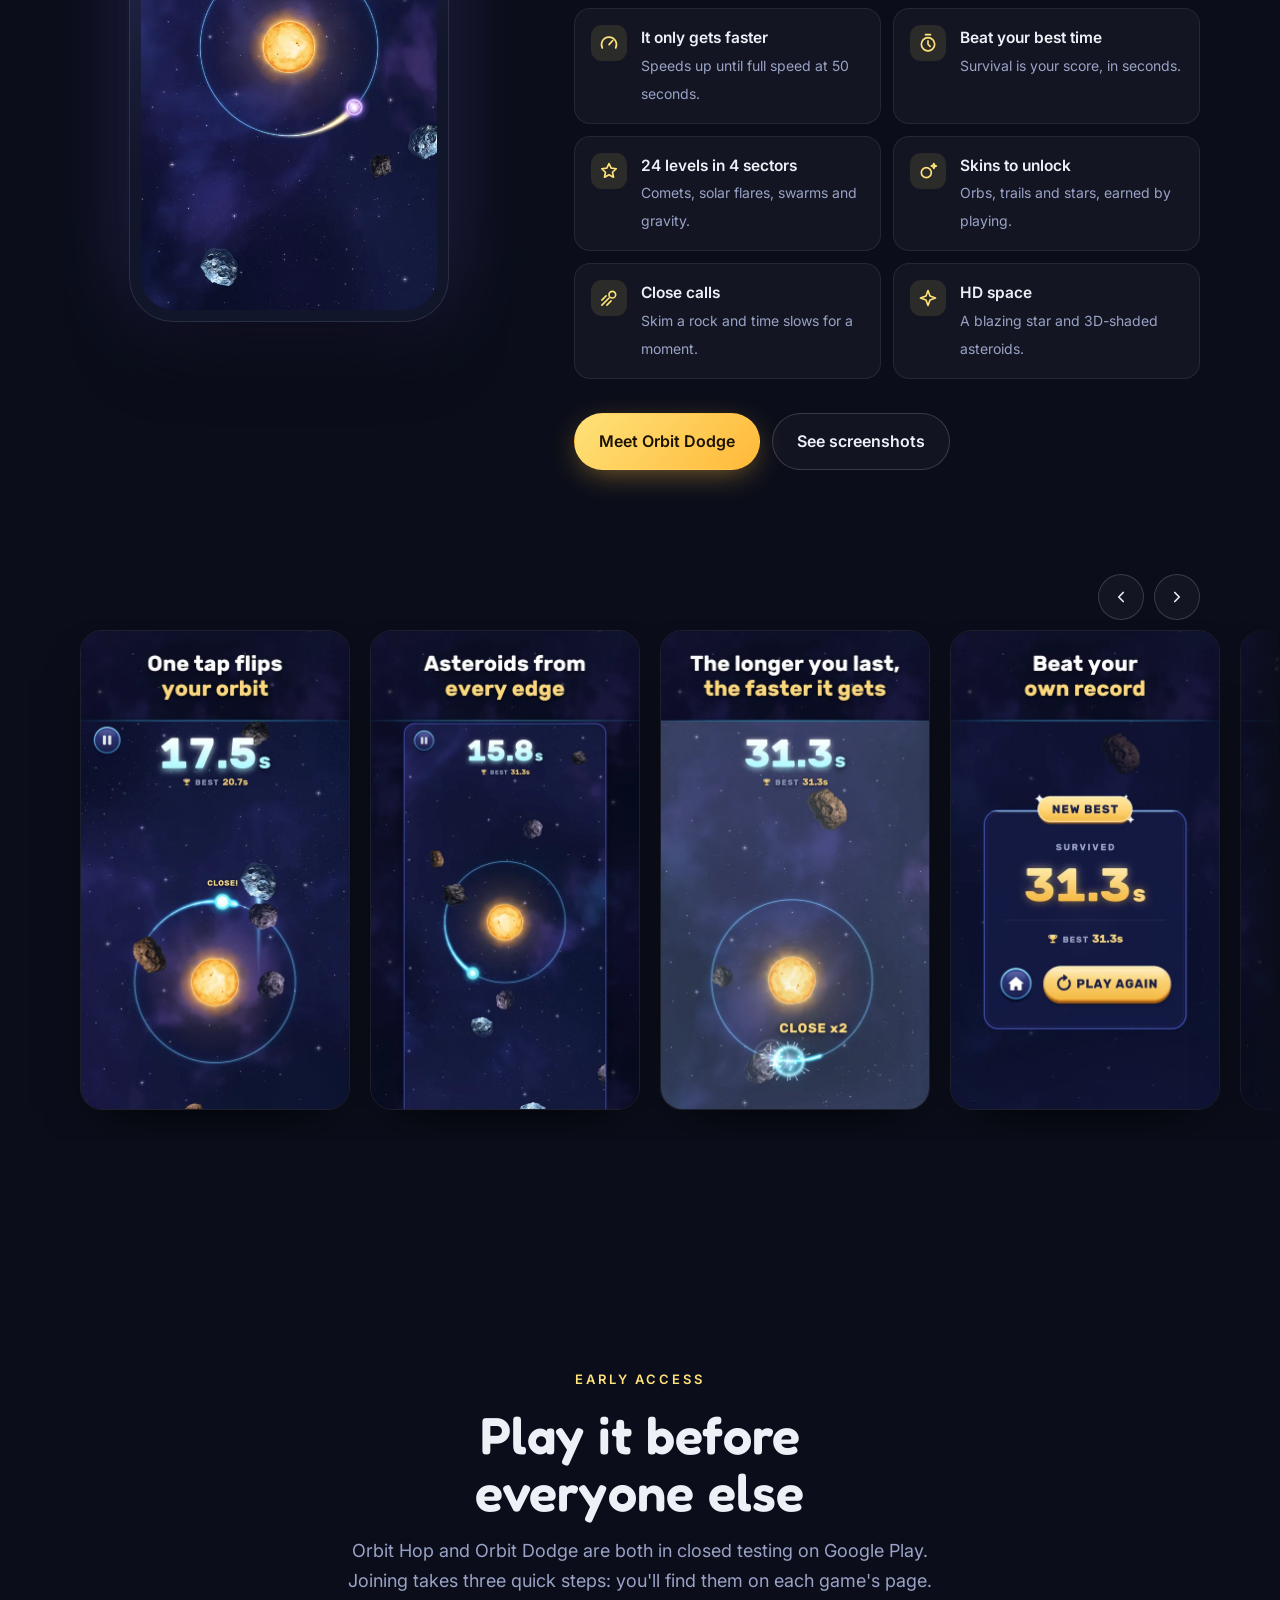
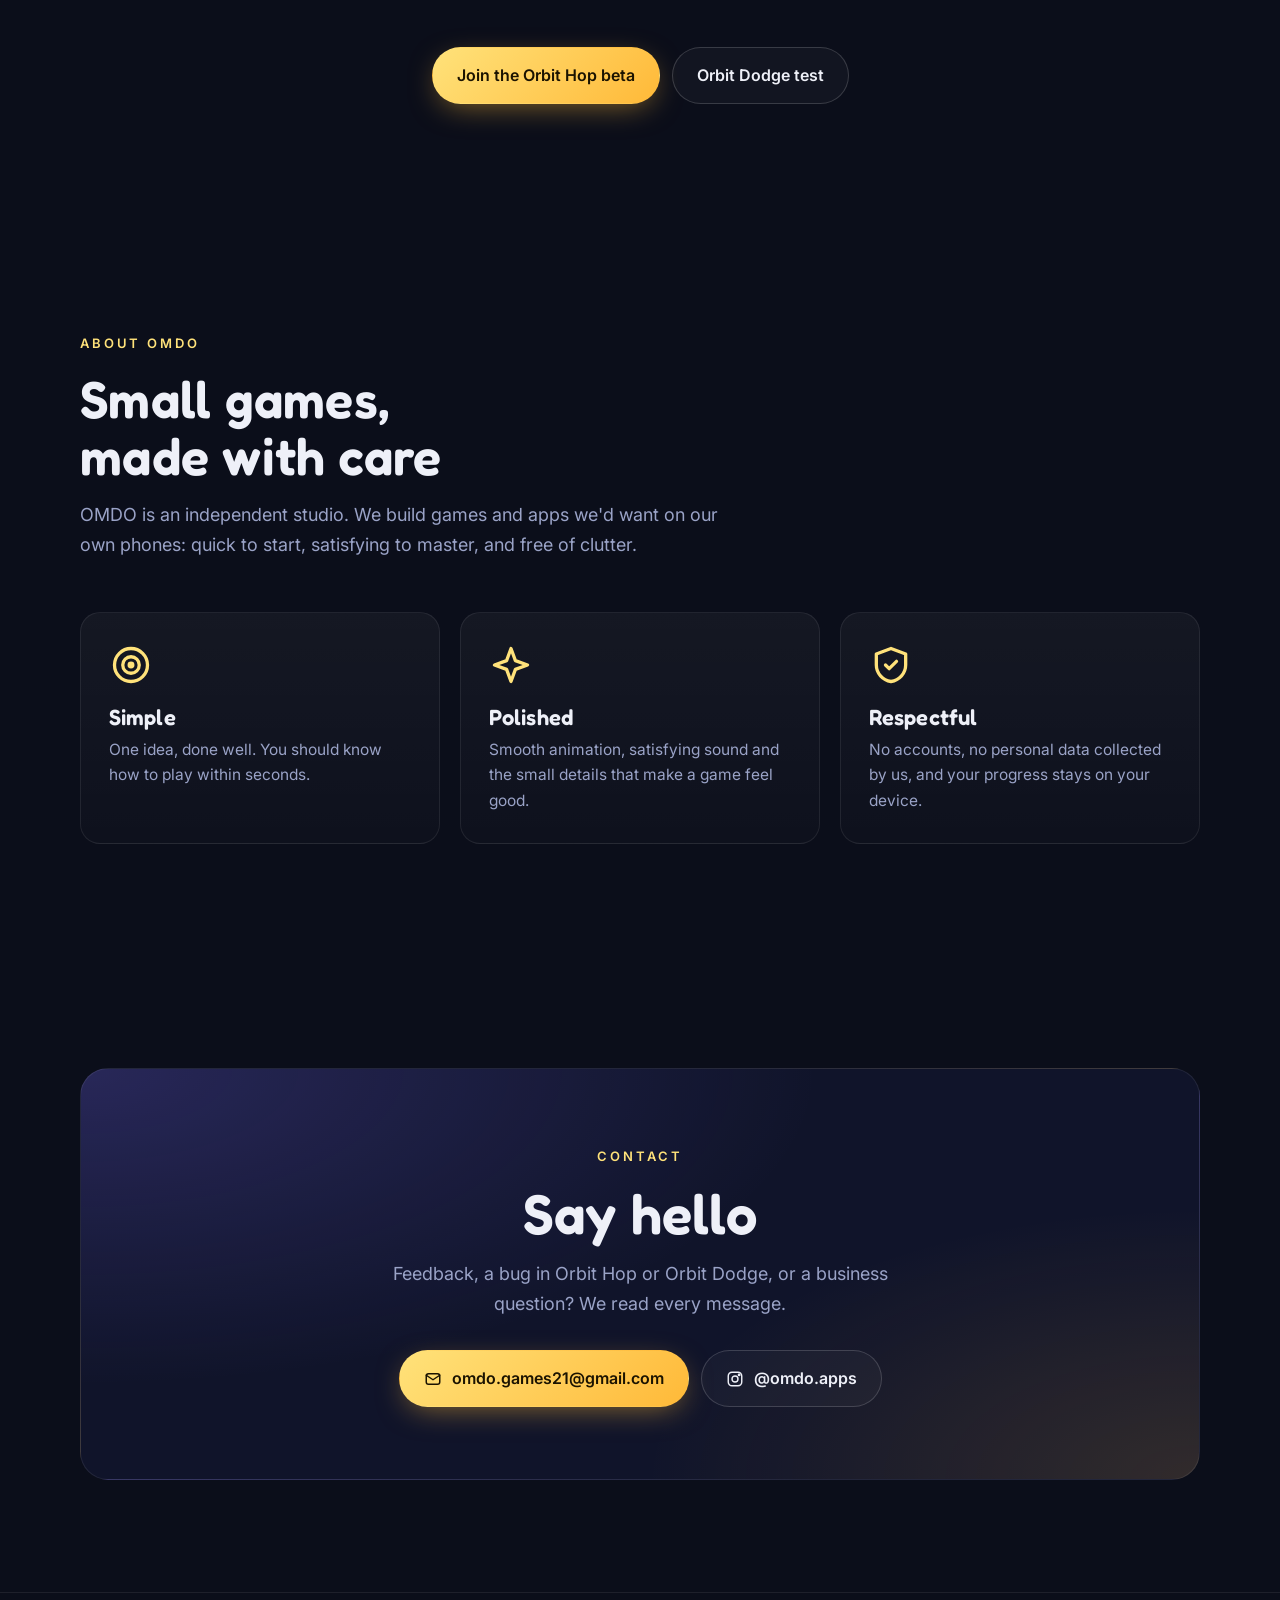
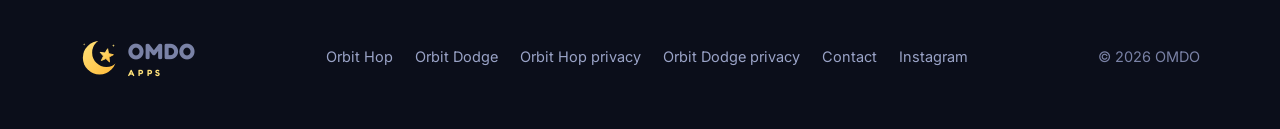
==== commit 1891fe86: "Orbit Dodge closed test is open: join links, status and home page wording Co-Authored-By: Claude Opu" ====
--- a/index.html
+++ b/index.html
@@ -12,7 +12,7 @@
   <meta property="og:type" content="website">
   <meta property="og:site_name" content="OMDO Apps">
   <meta property="og:title" content="OMDO Apps — Simple, polished games &amp; apps">
-  <meta property="og:description" content="One-tap space arcade games for Android: Orbit Hop: Space Jump, in beta now, and Orbit Dodge: Asteroid Arcade, coming soon.">
+  <meta property="og:description" content="One-tap space arcade games for Android: Orbit Hop: Space Jump, in beta now, and Orbit Dodge: Asteroid Arcade, in closed testing.">
   <meta property="og:url" content="https://omdo-apps.github.io/">
   <meta property="og:image" content="https://omdo-apps.github.io/assets/og-image.jpg">
   <meta name="twitter:card" content="summary_large_image">
@@ -94,7 +94,7 @@
         <div class="section-head reveal">
           <span class="kicker">Our games</span>
           <h2>One tap. Endless space.</h2>
-          <p>Two one-tap space games. Orbit Hop is in beta on Google Play, and Orbit Dodge is coming soon.</p>
+          <p>Two one-tap space games. Orbit Hop is in beta on Google Play, and Orbit Dodge is in closed testing.</p>
         </div>
         <div class="game-grid">
           <div class="phone reveal">
@@ -182,10 +182,10 @@
               <img src="orbit-dodge/img/icon.png" alt="Orbit Dodge app icon" width="76" height="76">
               <div>
                 <h3>Orbit Dodge: Asteroid Arcade</h3>
-                <div class="meta">Arcade · Android · Coming soon</div>
+                <div class="meta">Arcade · Android · Closed test</div>
               </div>
             </div>
-            <p>A glowing orb circles a blazing star as asteroids drift in from every edge. You never leave your orbit: tap to reverse it and slip past the rocks. Your score is how many seconds you survive.</p>
+            <p>A glowing orb circles a blazing star as asteroids drift in from every edge. You never leave your orbit: tap to reverse it and slip past the rocks. Play Endless for your best time, or clear 24 levels for stars.</p>
             <ul class="features">
               <li>
                 <svg viewBox="0 0 24 24" fill="none" stroke="currentColor" stroke-width="2" stroke-linecap="round" stroke-linejoin="round" aria-hidden="true"><path d="M20 12a8 8 0 0 1-13.7 5.6M4 12a8 8 0 0 1 13.7-5.6"/><path d="M17.7 2.4v4.2h-4.2M6.3 21.6v-4.2h4.2"/></svg>
@@ -253,7 +253,7 @@
         <div class="section-head center reveal">
           <span class="kicker">Early access</span>
           <h2>Play it before everyone else</h2>
-          <p>Orbit Hop is in closed testing on Google Play, and Orbit Dodge's test opens soon. Joining takes three quick steps: you'll find them on each game's page.</p>
+          <p>Orbit Hop and Orbit Dodge are both in closed testing on Google Play. Joining takes three quick steps: you'll find them on each game's page.</p>
         </div>
         <div class="actions reveal" style="justify-content:center">
           <a class="btn btn-gold" href="orbit-hop/#beta">Join the Orbit Hop beta</a>
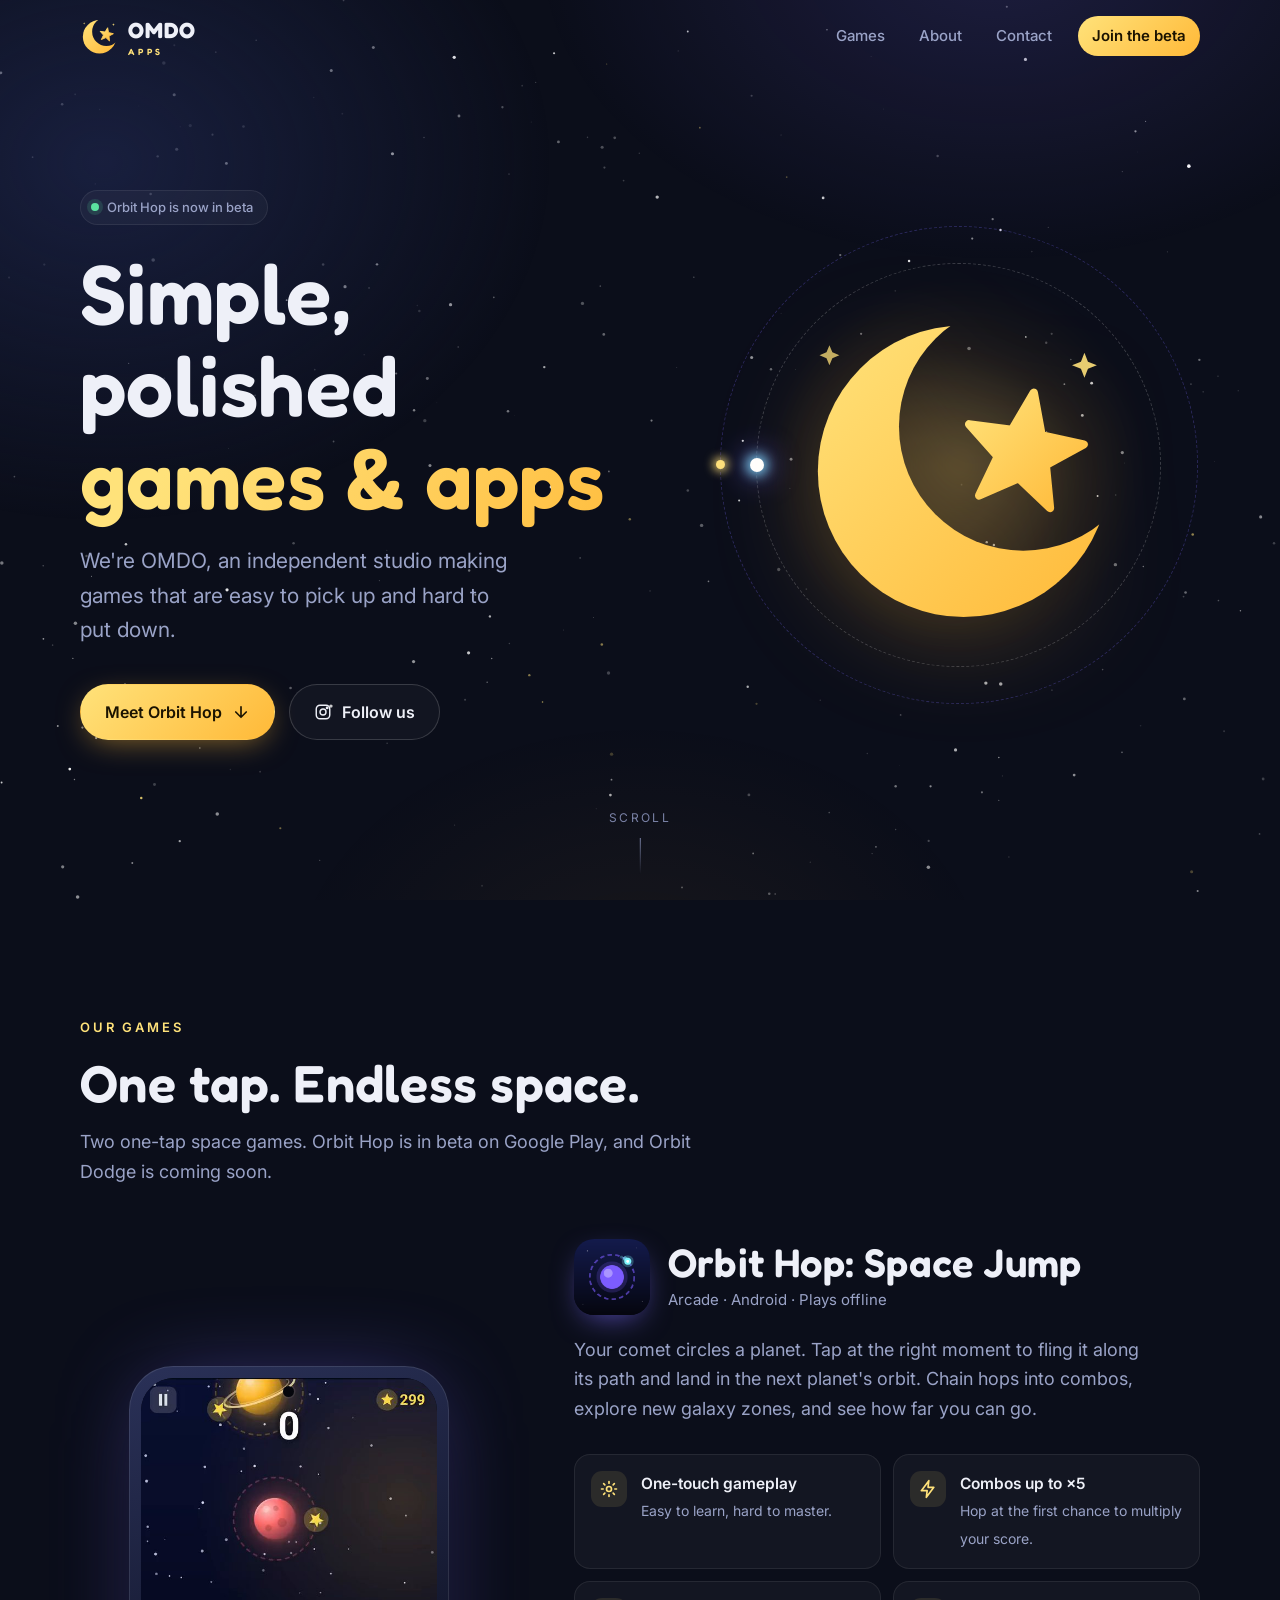
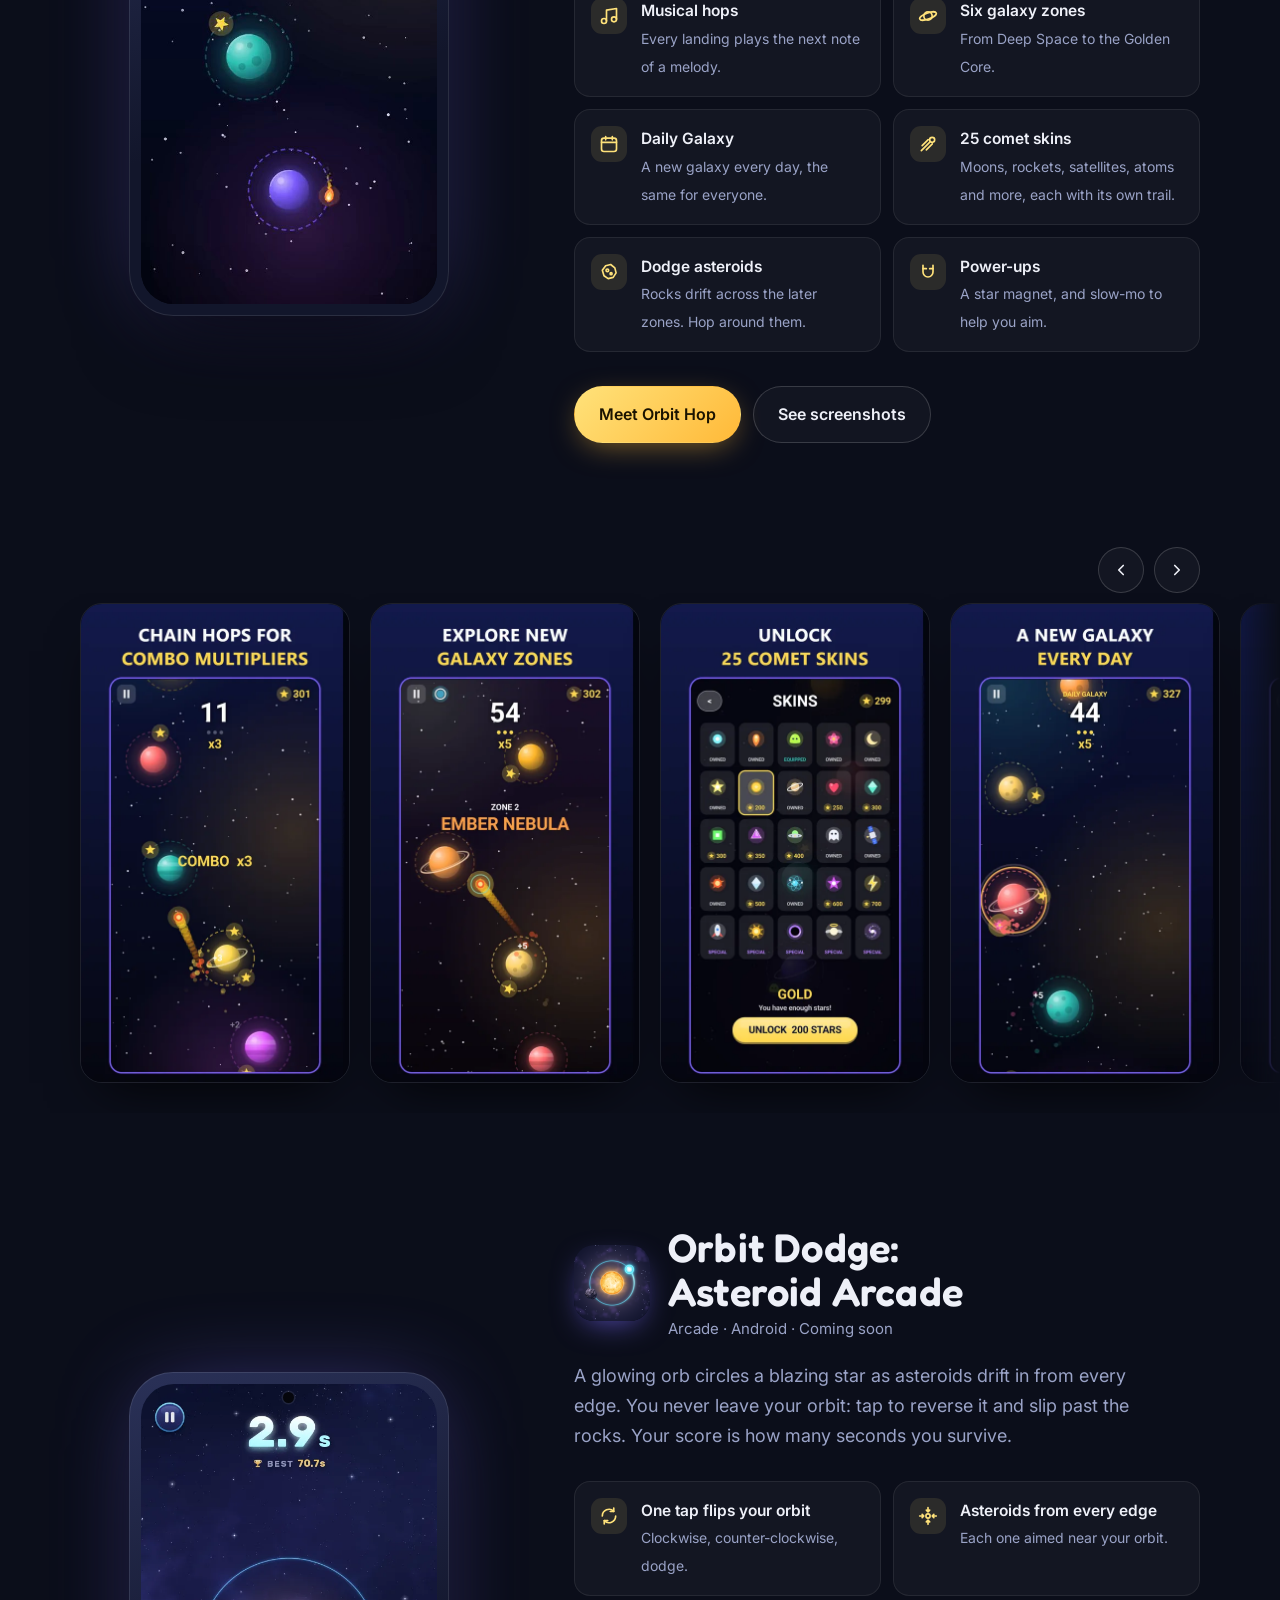
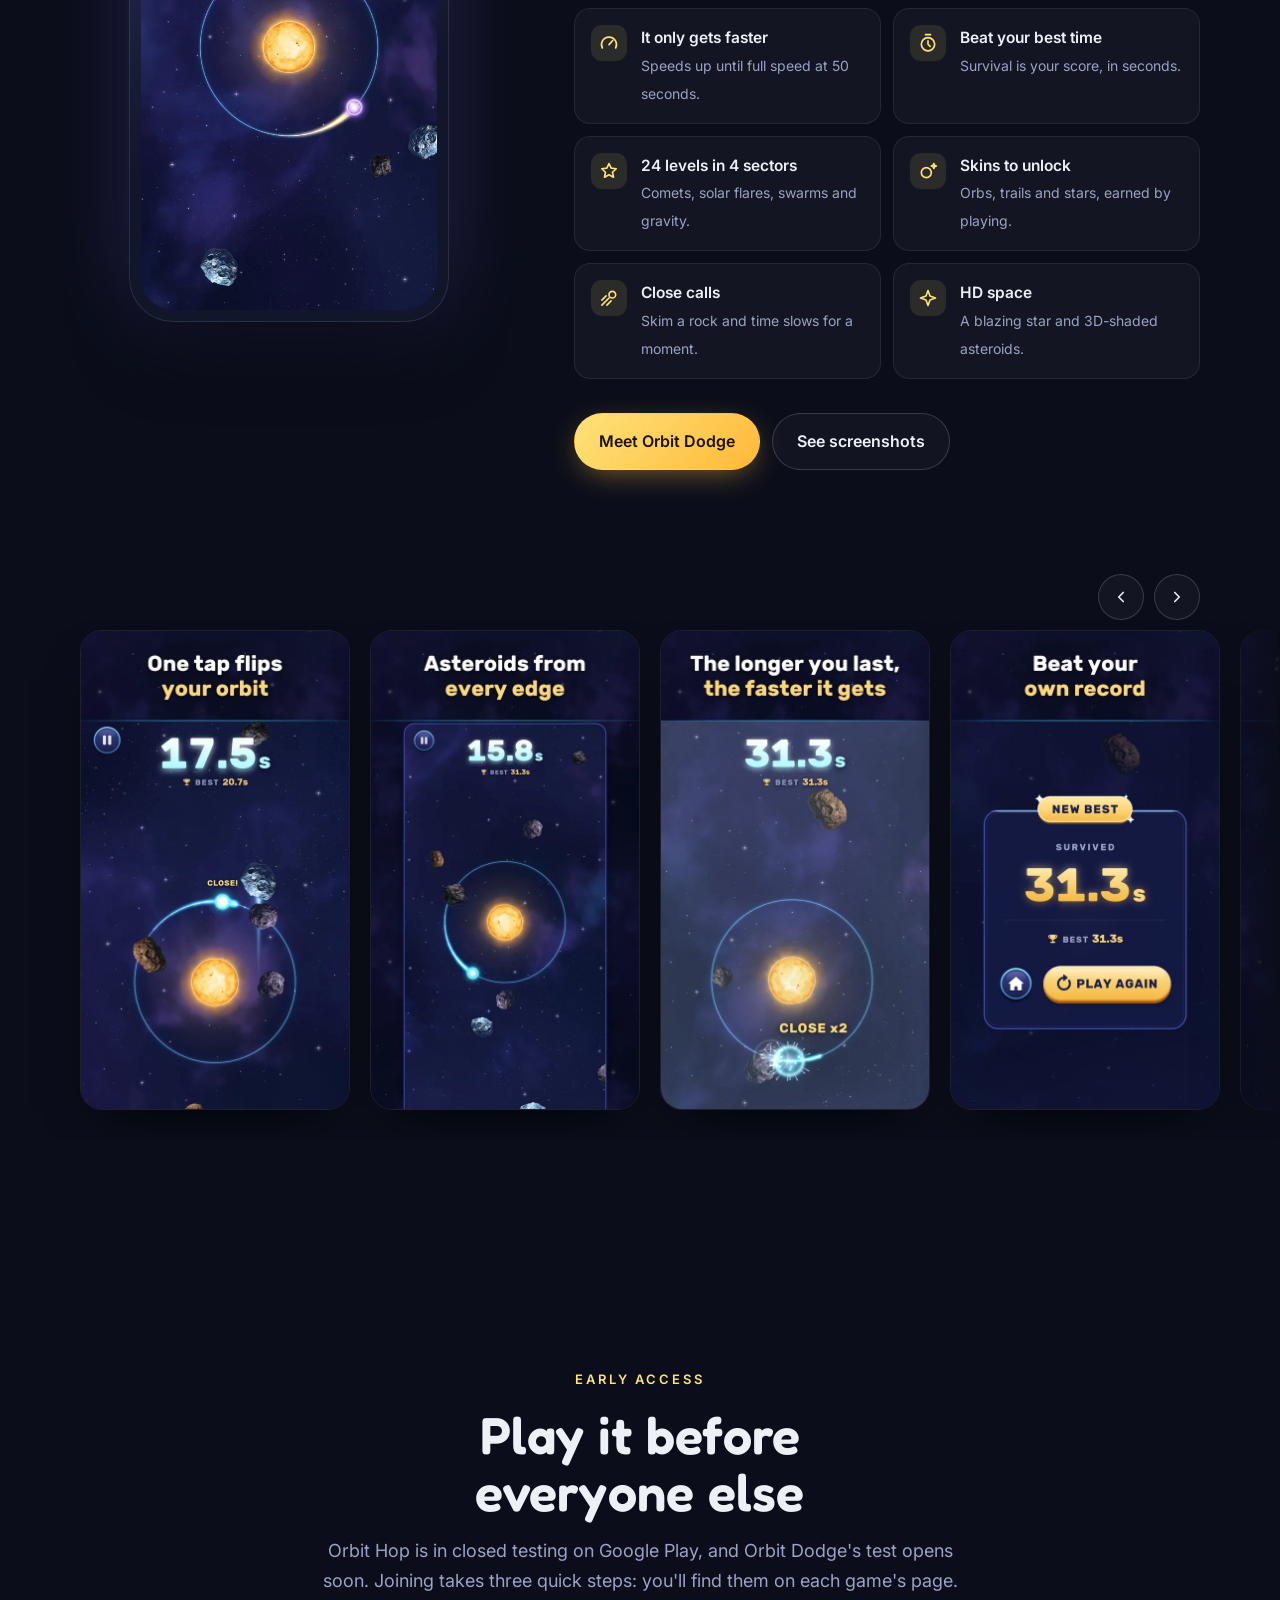
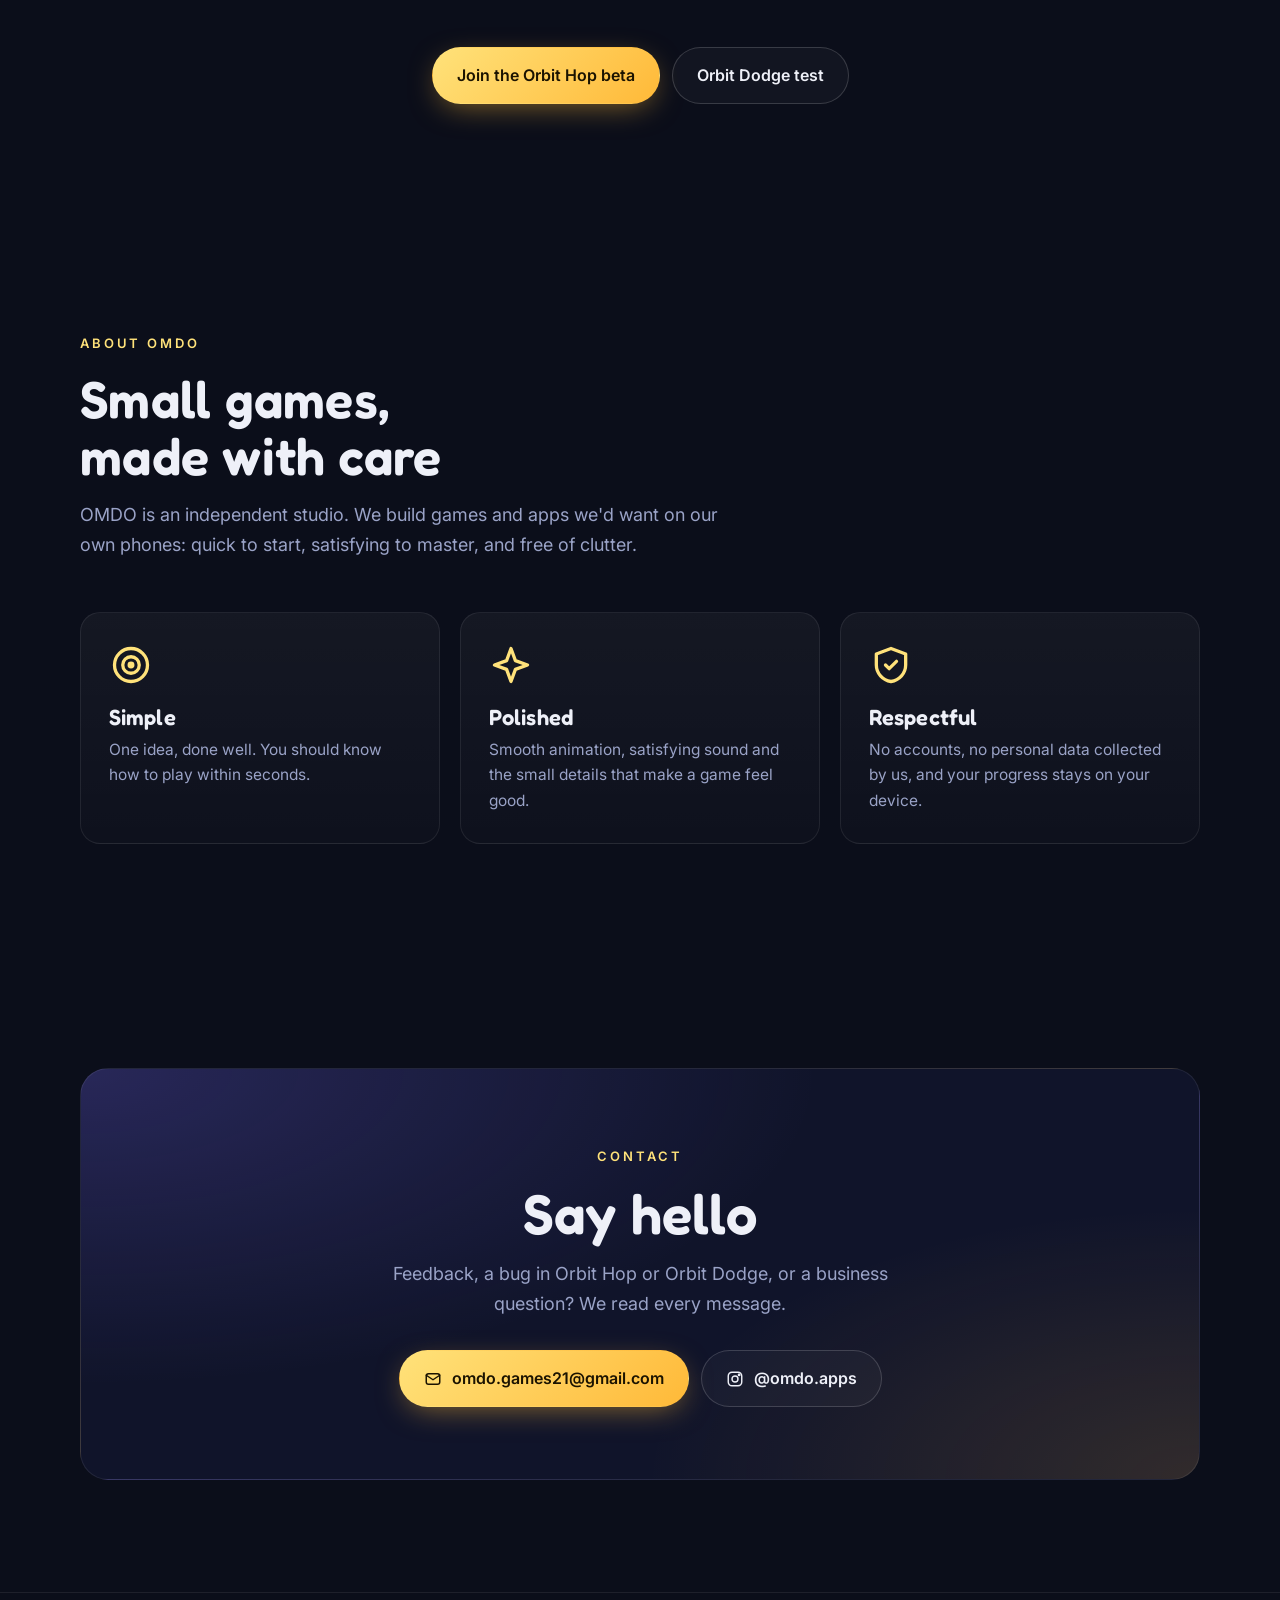
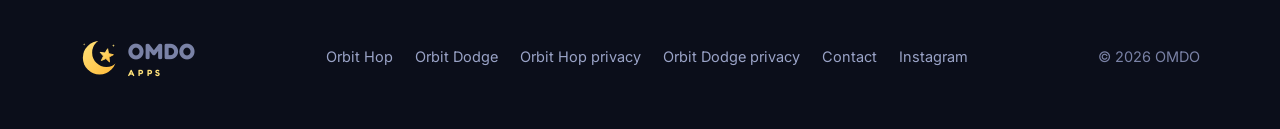
==== commit 850f6b04: "Orbit Hop: new screenshots, gameplay video and press kit for 1.5.0 The screenshots, gameplay video, " ====
--- a/index.html
+++ b/index.html
@@ -12,7 +12,7 @@
   <meta property="og:type" content="website">
   <meta property="og:site_name" content="OMDO Apps">
   <meta property="og:title" content="OMDO Apps — Simple, polished games &amp; apps">
-  <meta property="og:description" content="One-tap space arcade games for Android: Orbit Hop: Space Jump, in beta now, and Orbit Dodge: Asteroid Arcade, in closed testing.">
+  <meta property="og:description" content="One-tap space arcade games for Android: Orbit Hop: Space Jump, in beta now, and Orbit Dodge: Asteroid Arcade, coming soon.">
   <meta property="og:url" content="https://omdo-apps.github.io/">
   <meta property="og:image" content="https://omdo-apps.github.io/assets/og-image.jpg">
   <meta name="twitter:card" content="summary_large_image">
@@ -94,7 +94,7 @@
         <div class="section-head reveal">
           <span class="kicker">Our games</span>
           <h2>One tap. Endless space.</h2>
-          <p>Two one-tap space games. Orbit Hop is in beta on Google Play, and Orbit Dodge is in closed testing.</p>
+          <p>Two one-tap space games. Orbit Hop is in beta on Google Play, and Orbit Dodge is coming soon.</p>
         </div>
         <div class="game-grid">
           <div class="phone reveal">
@@ -182,10 +182,10 @@
               <img src="orbit-dodge/img/icon.png" alt="Orbit Dodge app icon" width="76" height="76">
               <div>
                 <h3>Orbit Dodge: Asteroid Arcade</h3>
-                <div class="meta">Arcade · Android · Closed test</div>
+                <div class="meta">Arcade · Android · Coming soon</div>
               </div>
             </div>
-            <p>A glowing orb circles a blazing star as asteroids drift in from every edge. You never leave your orbit: tap to reverse it and slip past the rocks. Play Endless for your best time, or clear 24 levels for stars.</p>
+            <p>A glowing orb circles a blazing star as asteroids drift in from every edge. You never leave your orbit: tap to reverse it and slip past the rocks. Your score is how many seconds you survive.</p>
             <ul class="features">
               <li>
                 <svg viewBox="0 0 24 24" fill="none" stroke="currentColor" stroke-width="2" stroke-linecap="round" stroke-linejoin="round" aria-hidden="true"><path d="M20 12a8 8 0 0 1-13.7 5.6M4 12a8 8 0 0 1 13.7-5.6"/><path d="M17.7 2.4v4.2h-4.2M6.3 21.6v-4.2h4.2"/></svg>
@@ -253,7 +253,7 @@
         <div class="section-head center reveal">
           <span class="kicker">Early access</span>
           <h2>Play it before everyone else</h2>
-          <p>Orbit Hop and Orbit Dodge are both in closed testing on Google Play. Joining takes three quick steps: you'll find them on each game's page.</p>
+          <p>Orbit Hop is in closed testing on Google Play, and Orbit Dodge's test opens soon. Joining takes three quick steps: you'll find them on each game's page.</p>
         </div>
         <div class="actions reveal" style="justify-content:center">
           <a class="btn btn-gold" href="orbit-hop/#beta">Join the Orbit Hop beta</a>
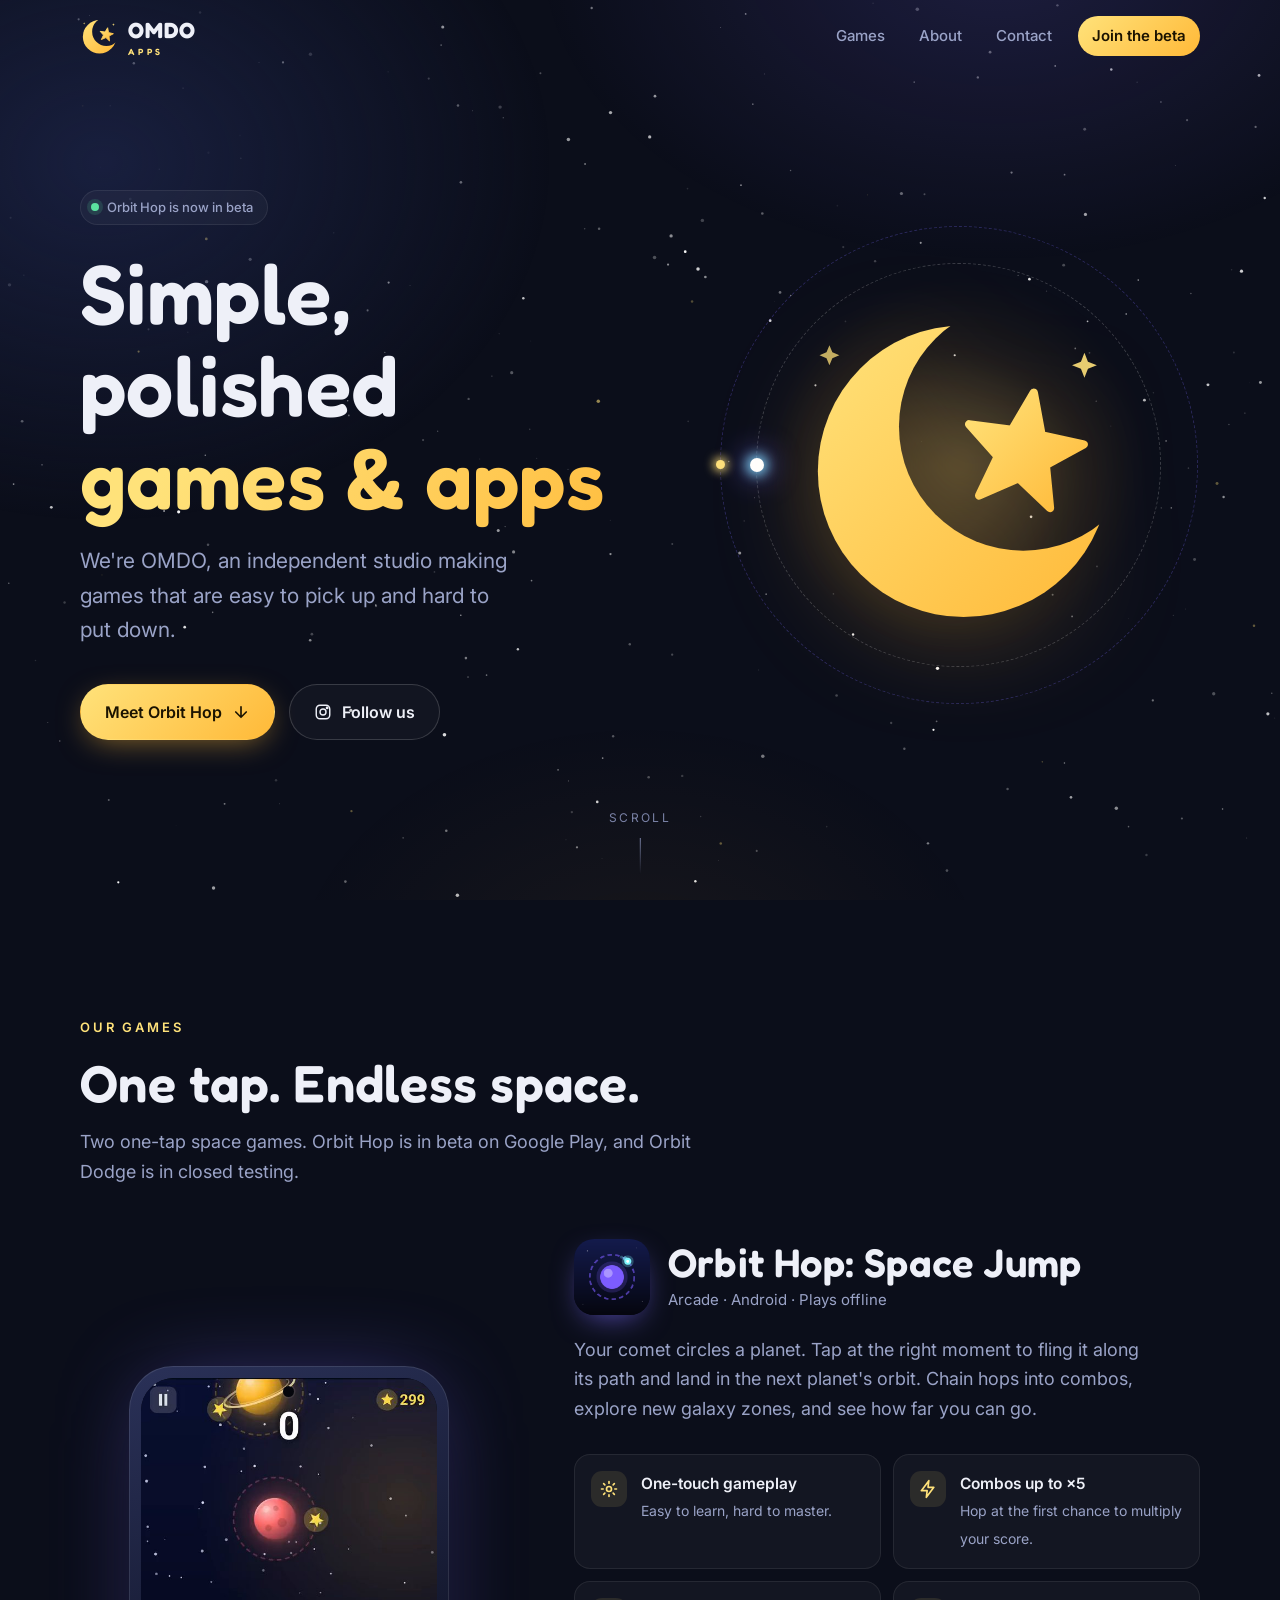
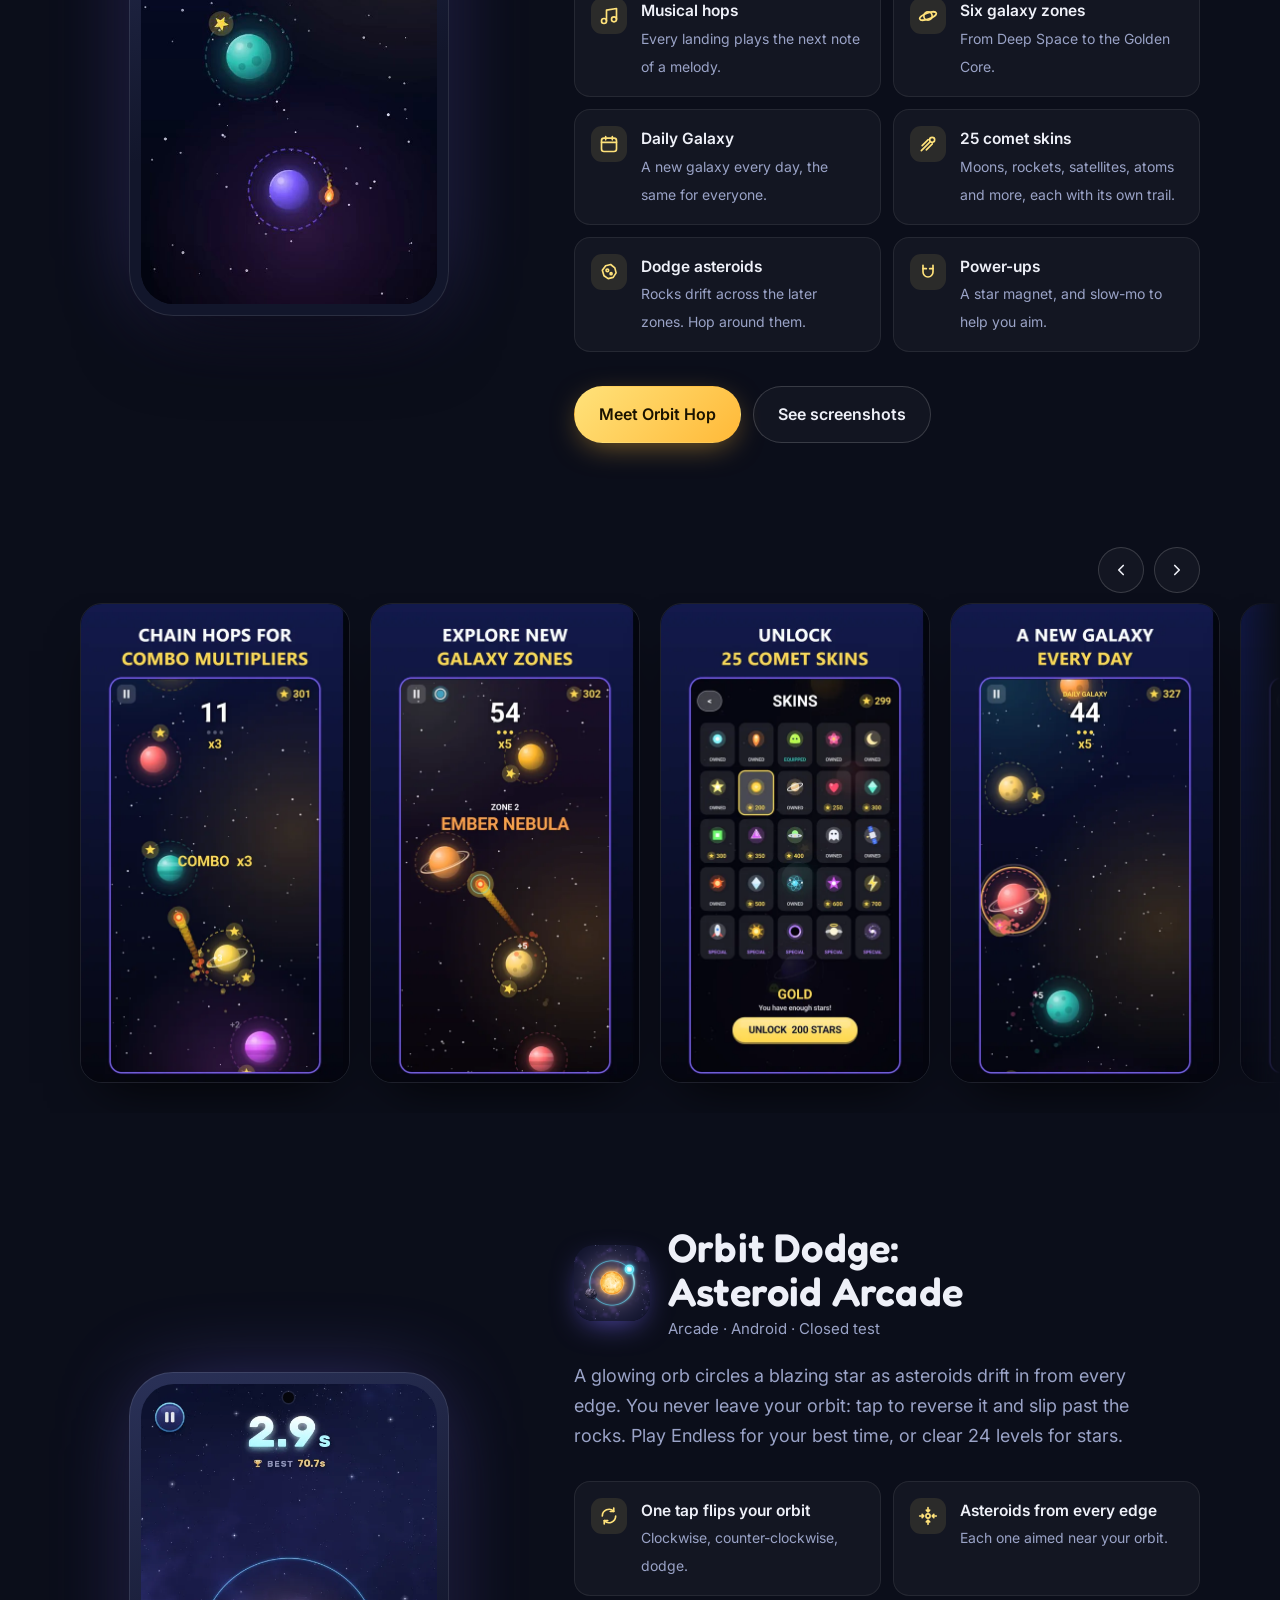
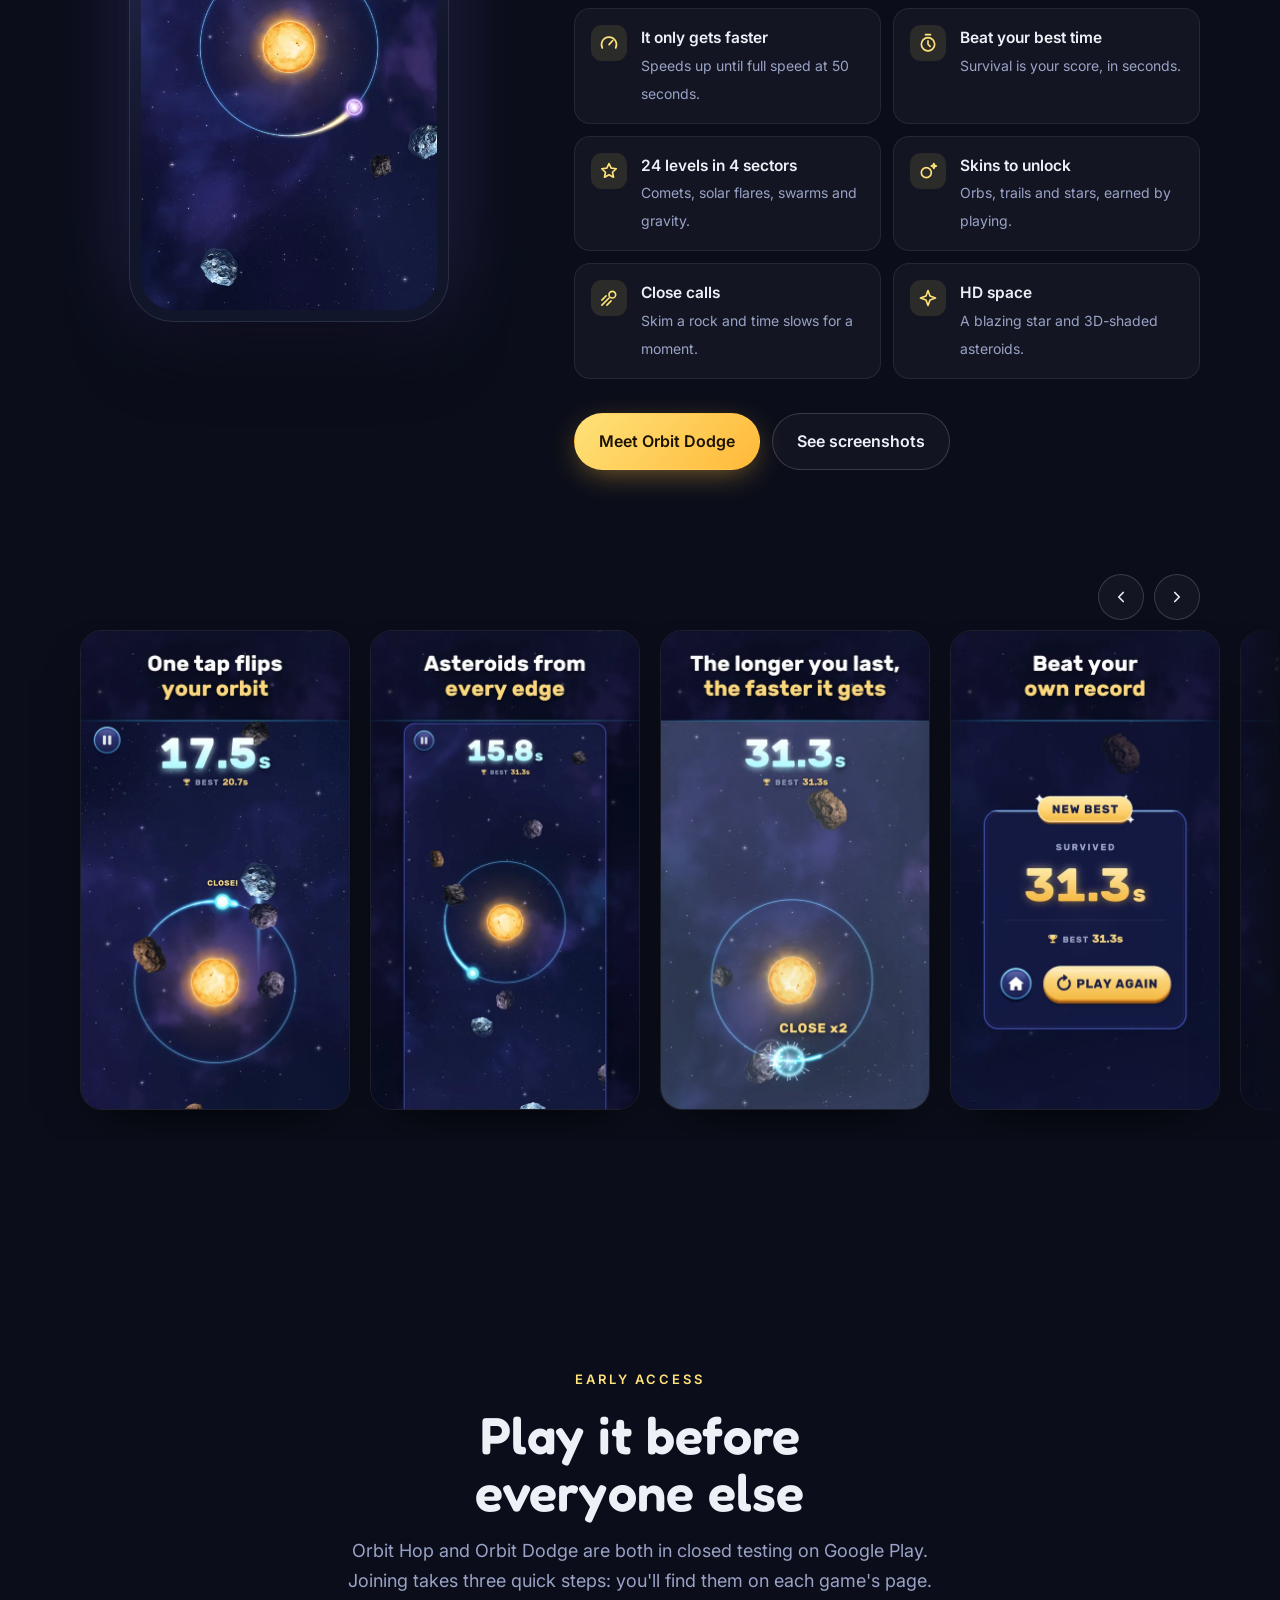
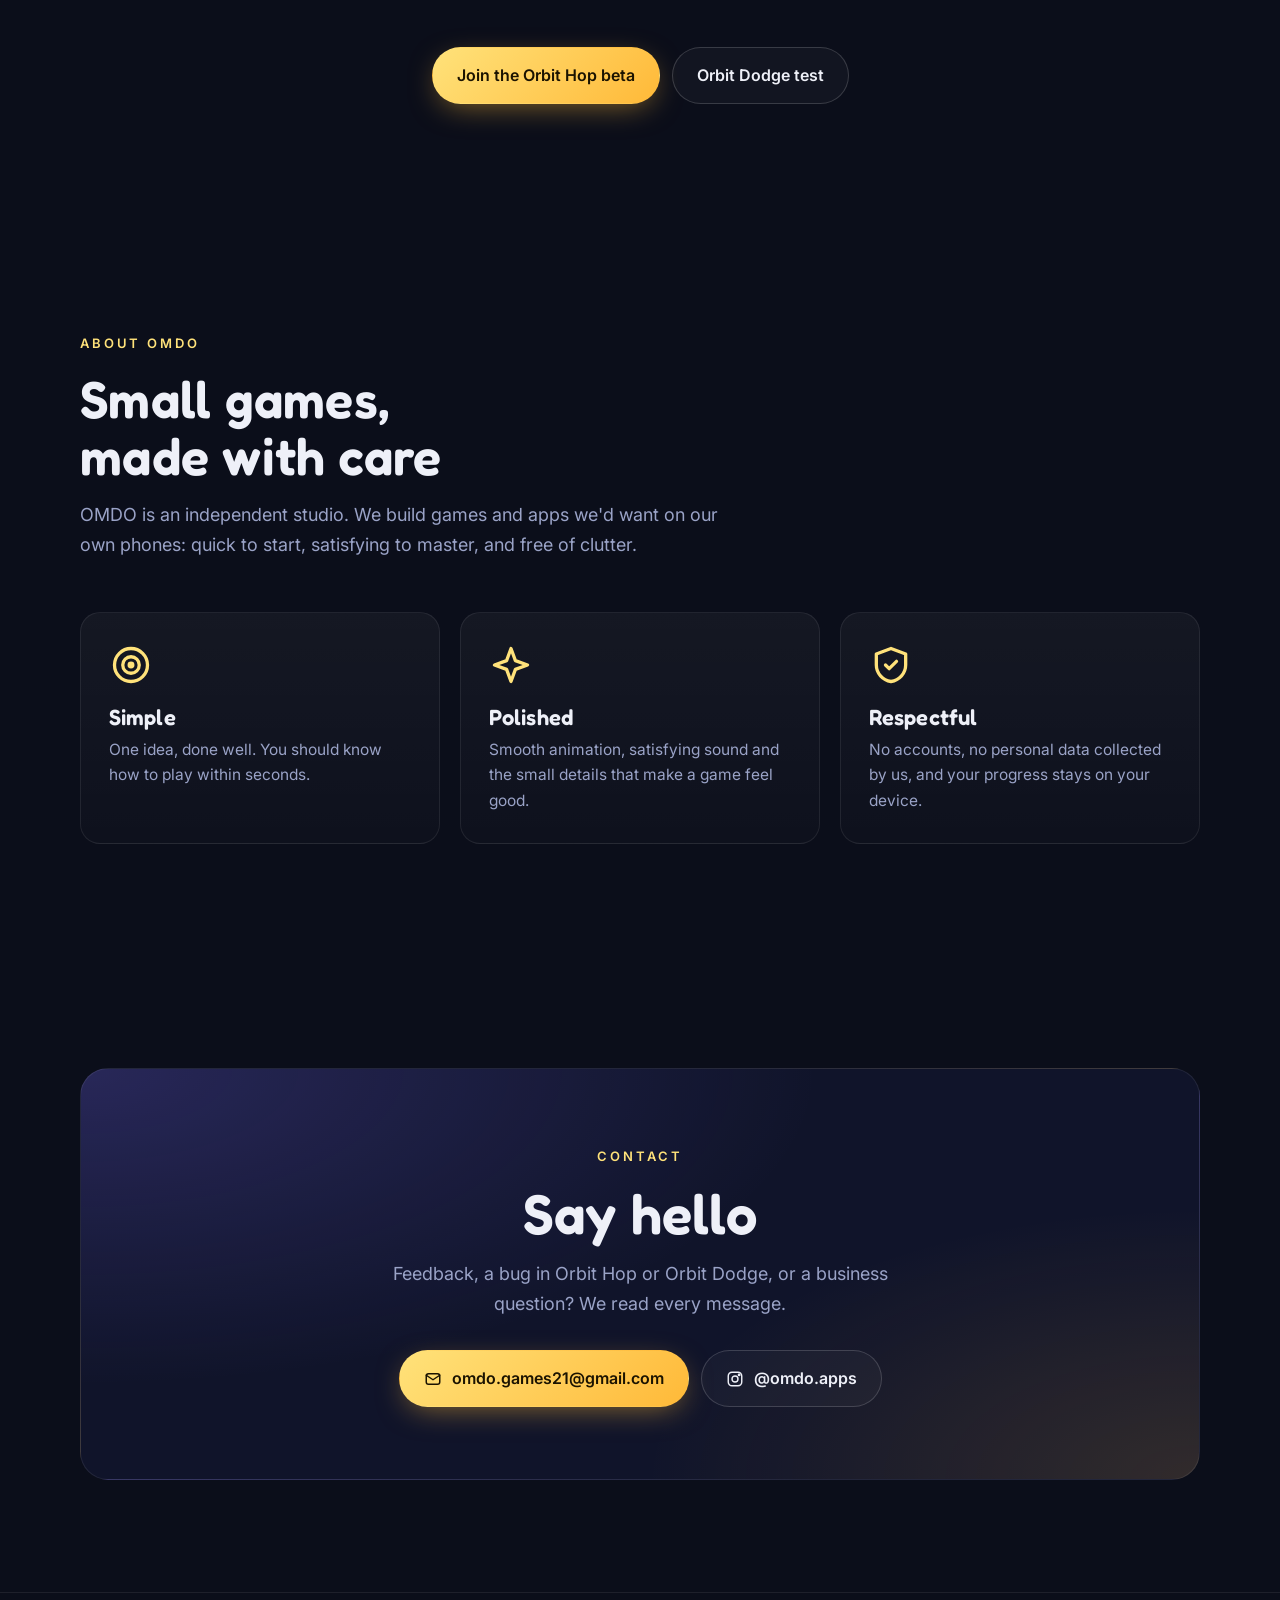
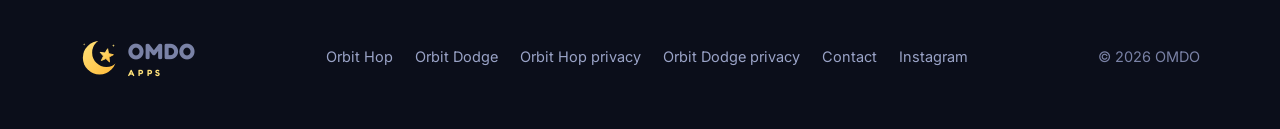
==== commit 921f8b83: "Restore the Orbit Dodge closed-test wording The previous commit copied an older local copy of index." ====
--- a/index.html
+++ b/index.html
@@ -12,7 +12,7 @@
   <meta property="og:type" content="website">
   <meta property="og:site_name" content="OMDO Apps">
   <meta property="og:title" content="OMDO Apps — Simple, polished games &amp; apps">
-  <meta property="og:description" content="One-tap space arcade games for Android: Orbit Hop: Space Jump, in beta now, and Orbit Dodge: Asteroid Arcade, coming soon.">
+  <meta property="og:description" content="One-tap space arcade games for Android: Orbit Hop: Space Jump, in beta now, and Orbit Dodge: Asteroid Arcade, in closed testing.">
   <meta property="og:url" content="https://omdo-apps.github.io/">
   <meta property="og:image" content="https://omdo-apps.github.io/assets/og-image.jpg">
   <meta name="twitter:card" content="summary_large_image">
@@ -94,7 +94,7 @@
         <div class="section-head reveal">
           <span class="kicker">Our games</span>
           <h2>One tap. Endless space.</h2>
-          <p>Two one-tap space games. Orbit Hop is in beta on Google Play, and Orbit Dodge is coming soon.</p>
+          <p>Two one-tap space games. Orbit Hop is in beta on Google Play, and Orbit Dodge is in closed testing.</p>
         </div>
         <div class="game-grid">
           <div class="phone reveal">
@@ -182,10 +182,10 @@
               <img src="orbit-dodge/img/icon.png" alt="Orbit Dodge app icon" width="76" height="76">
               <div>
                 <h3>Orbit Dodge: Asteroid Arcade</h3>
-                <div class="meta">Arcade · Android · Coming soon</div>
+                <div class="meta">Arcade · Android · Closed test</div>
               </div>
             </div>
-            <p>A glowing orb circles a blazing star as asteroids drift in from every edge. You never leave your orbit: tap to reverse it and slip past the rocks. Your score is how many seconds you survive.</p>
+            <p>A glowing orb circles a blazing star as asteroids drift in from every edge. You never leave your orbit: tap to reverse it and slip past the rocks. Play Endless for your best time, or clear 24 levels for stars.</p>
             <ul class="features">
               <li>
                 <svg viewBox="0 0 24 24" fill="none" stroke="currentColor" stroke-width="2" stroke-linecap="round" stroke-linejoin="round" aria-hidden="true"><path d="M20 12a8 8 0 0 1-13.7 5.6M4 12a8 8 0 0 1 13.7-5.6"/><path d="M17.7 2.4v4.2h-4.2M6.3 21.6v-4.2h4.2"/></svg>
@@ -253,7 +253,7 @@
         <div class="section-head center reveal">
           <span class="kicker">Early access</span>
           <h2>Play it before everyone else</h2>
-          <p>Orbit Hop is in closed testing on Google Play, and Orbit Dodge's test opens soon. Joining takes three quick steps: you'll find them on each game's page.</p>
+          <p>Orbit Hop and Orbit Dodge are both in closed testing on Google Play. Joining takes three quick steps: you'll find them on each game's page.</p>
         </div>
         <div class="actions reveal" style="justify-content:center">
           <a class="btn btn-gold" href="orbit-hop/#beta">Join the Orbit Hop beta</a>
